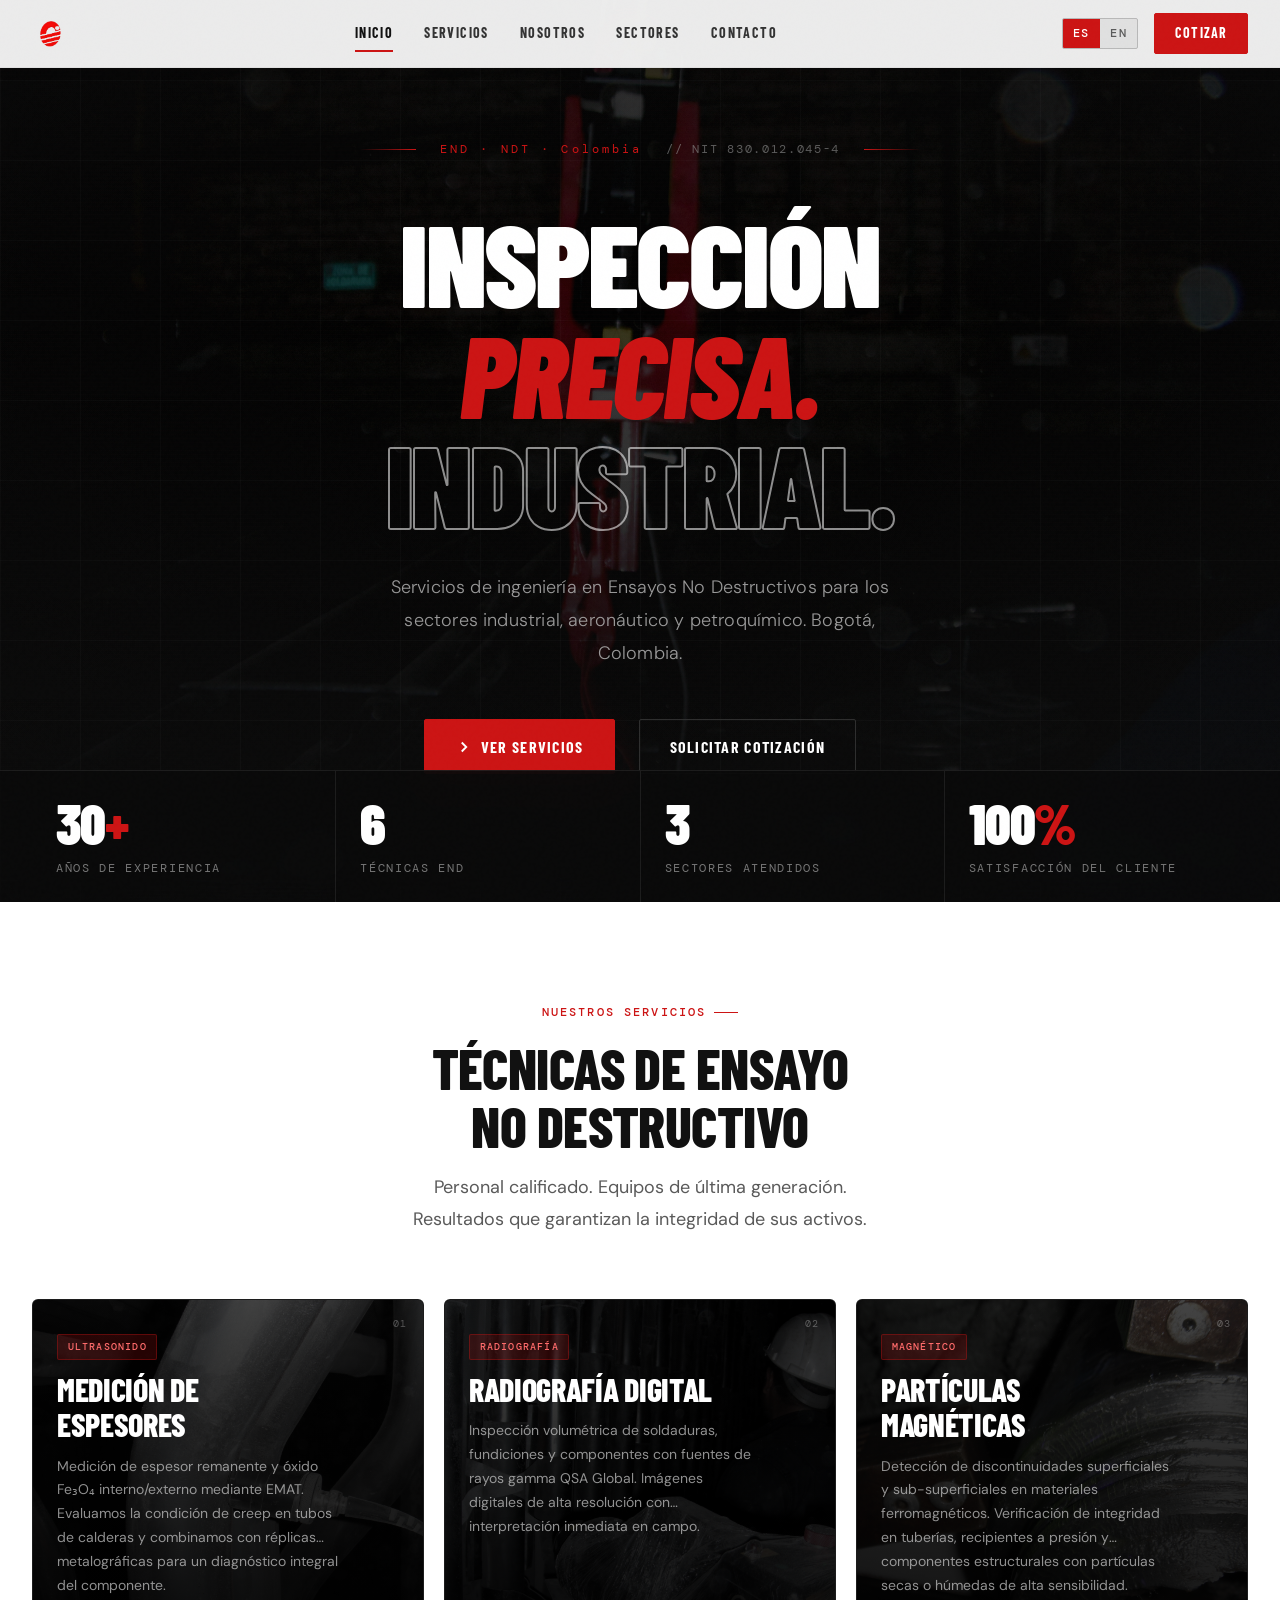
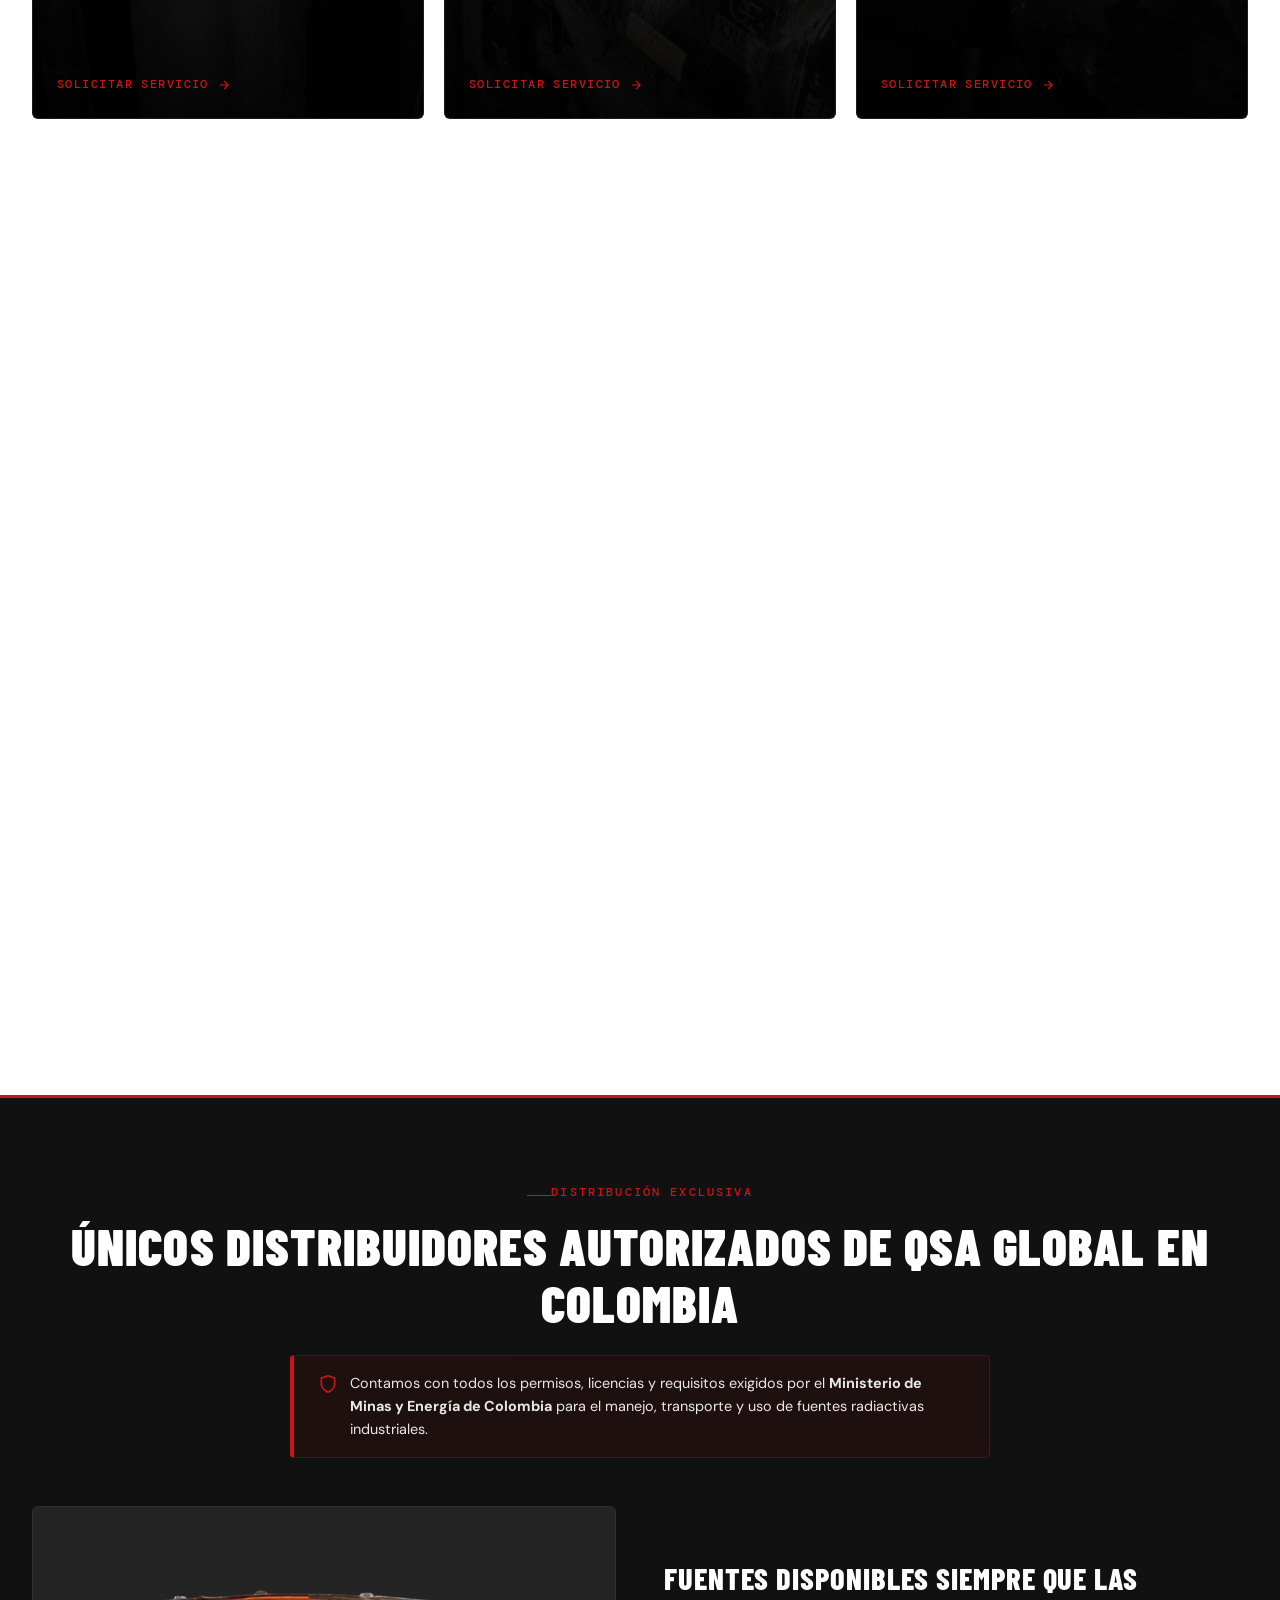
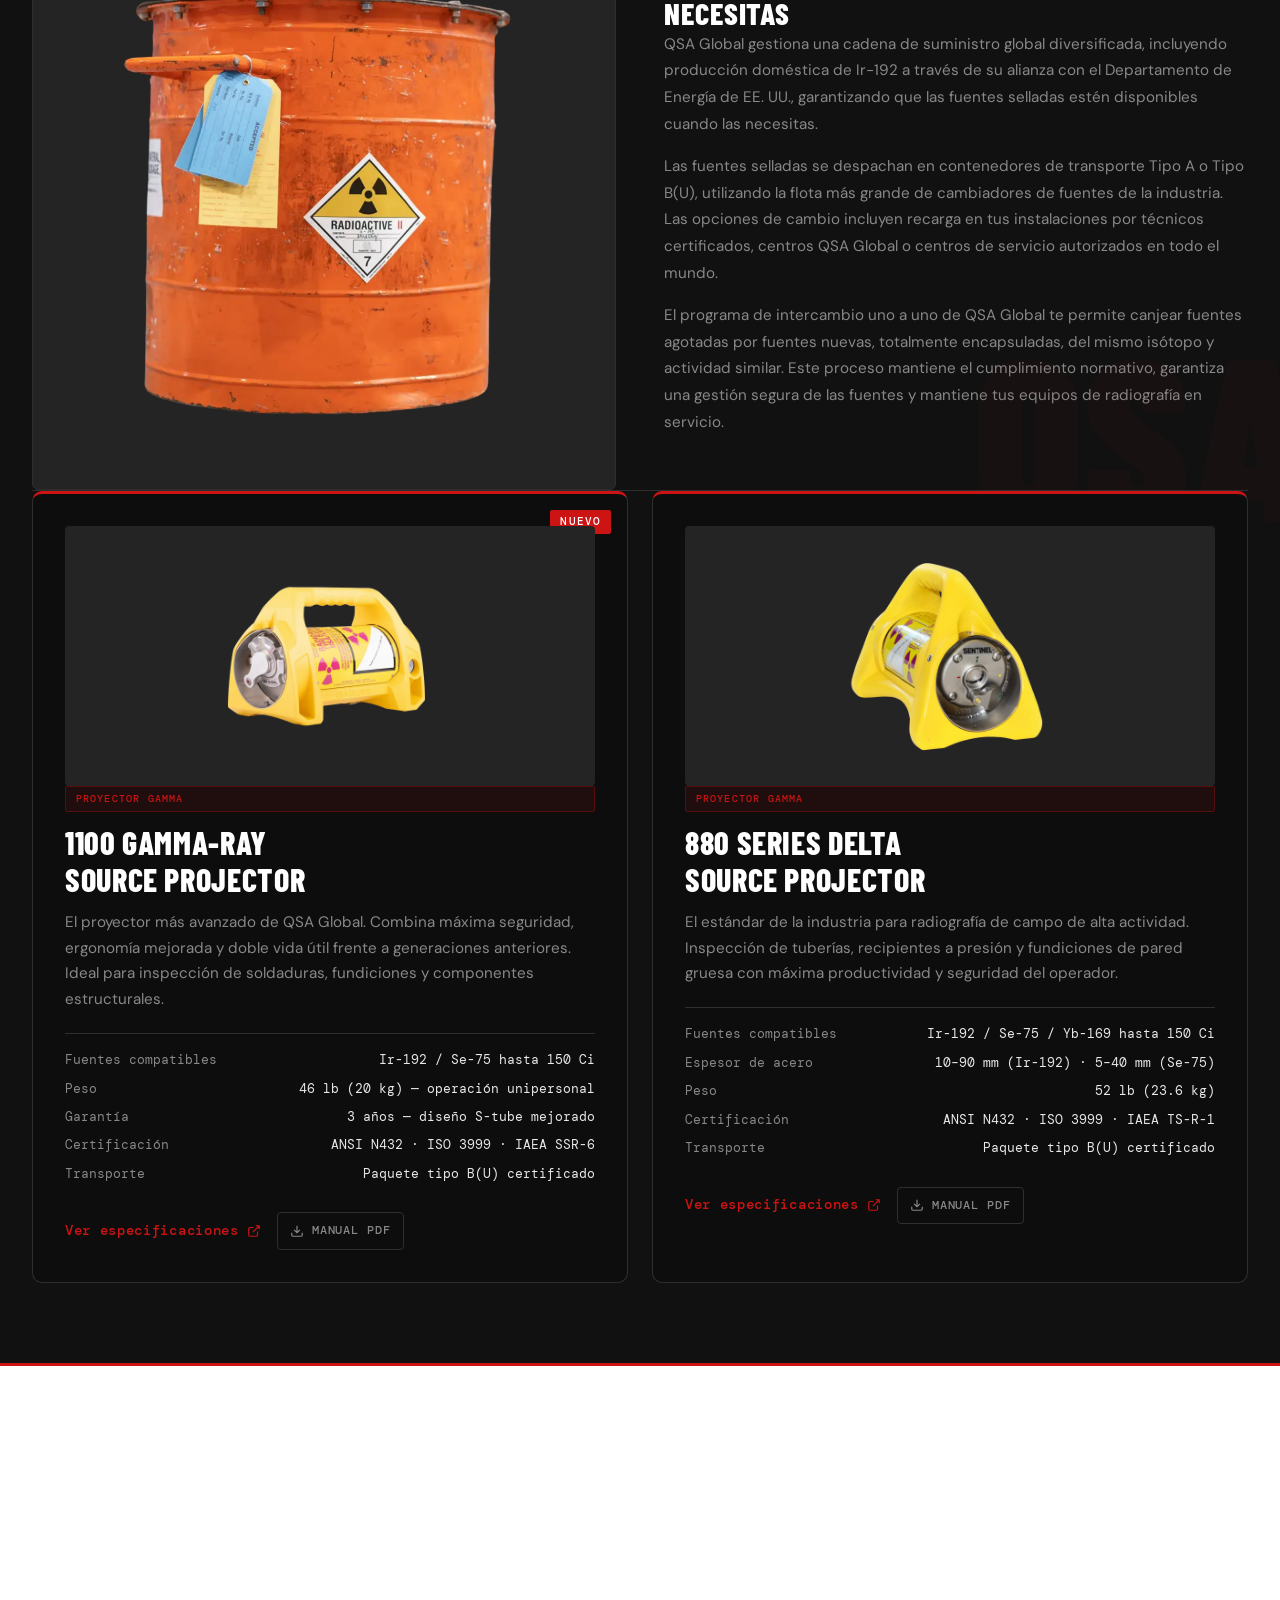
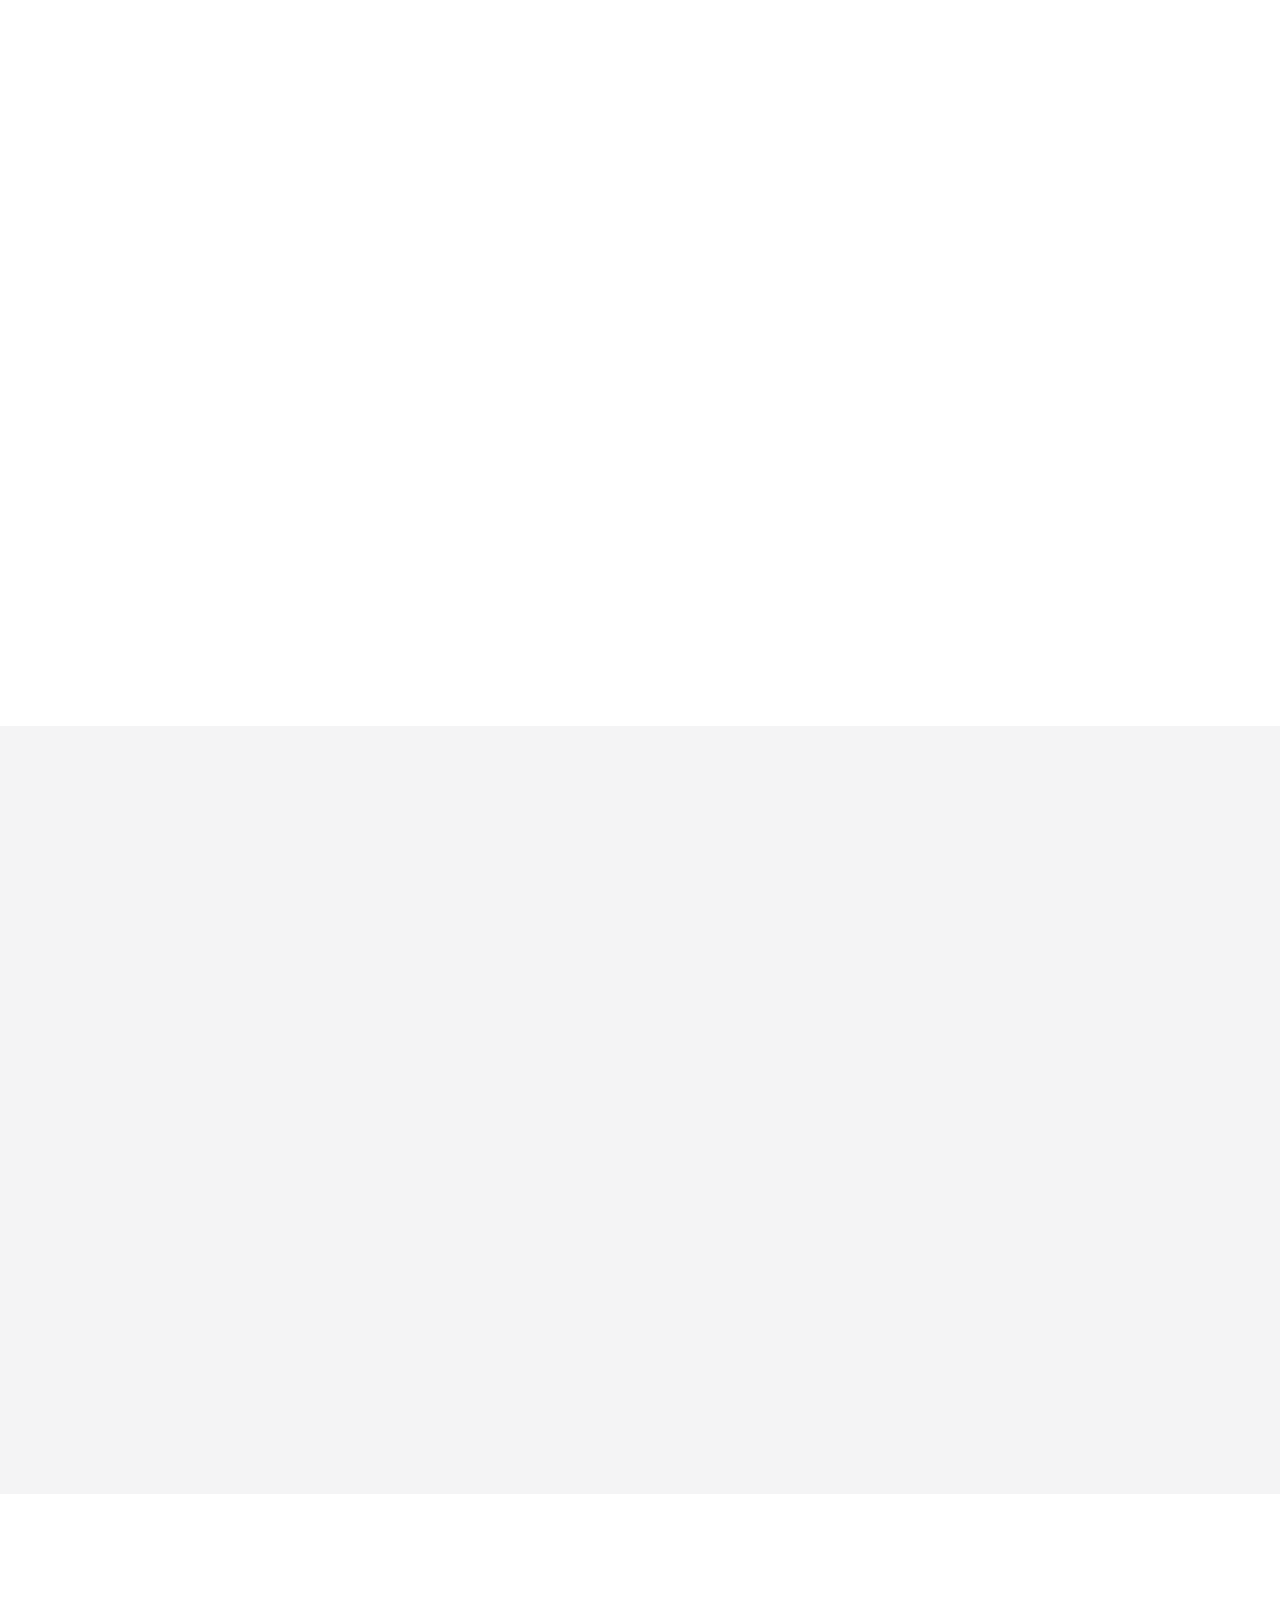
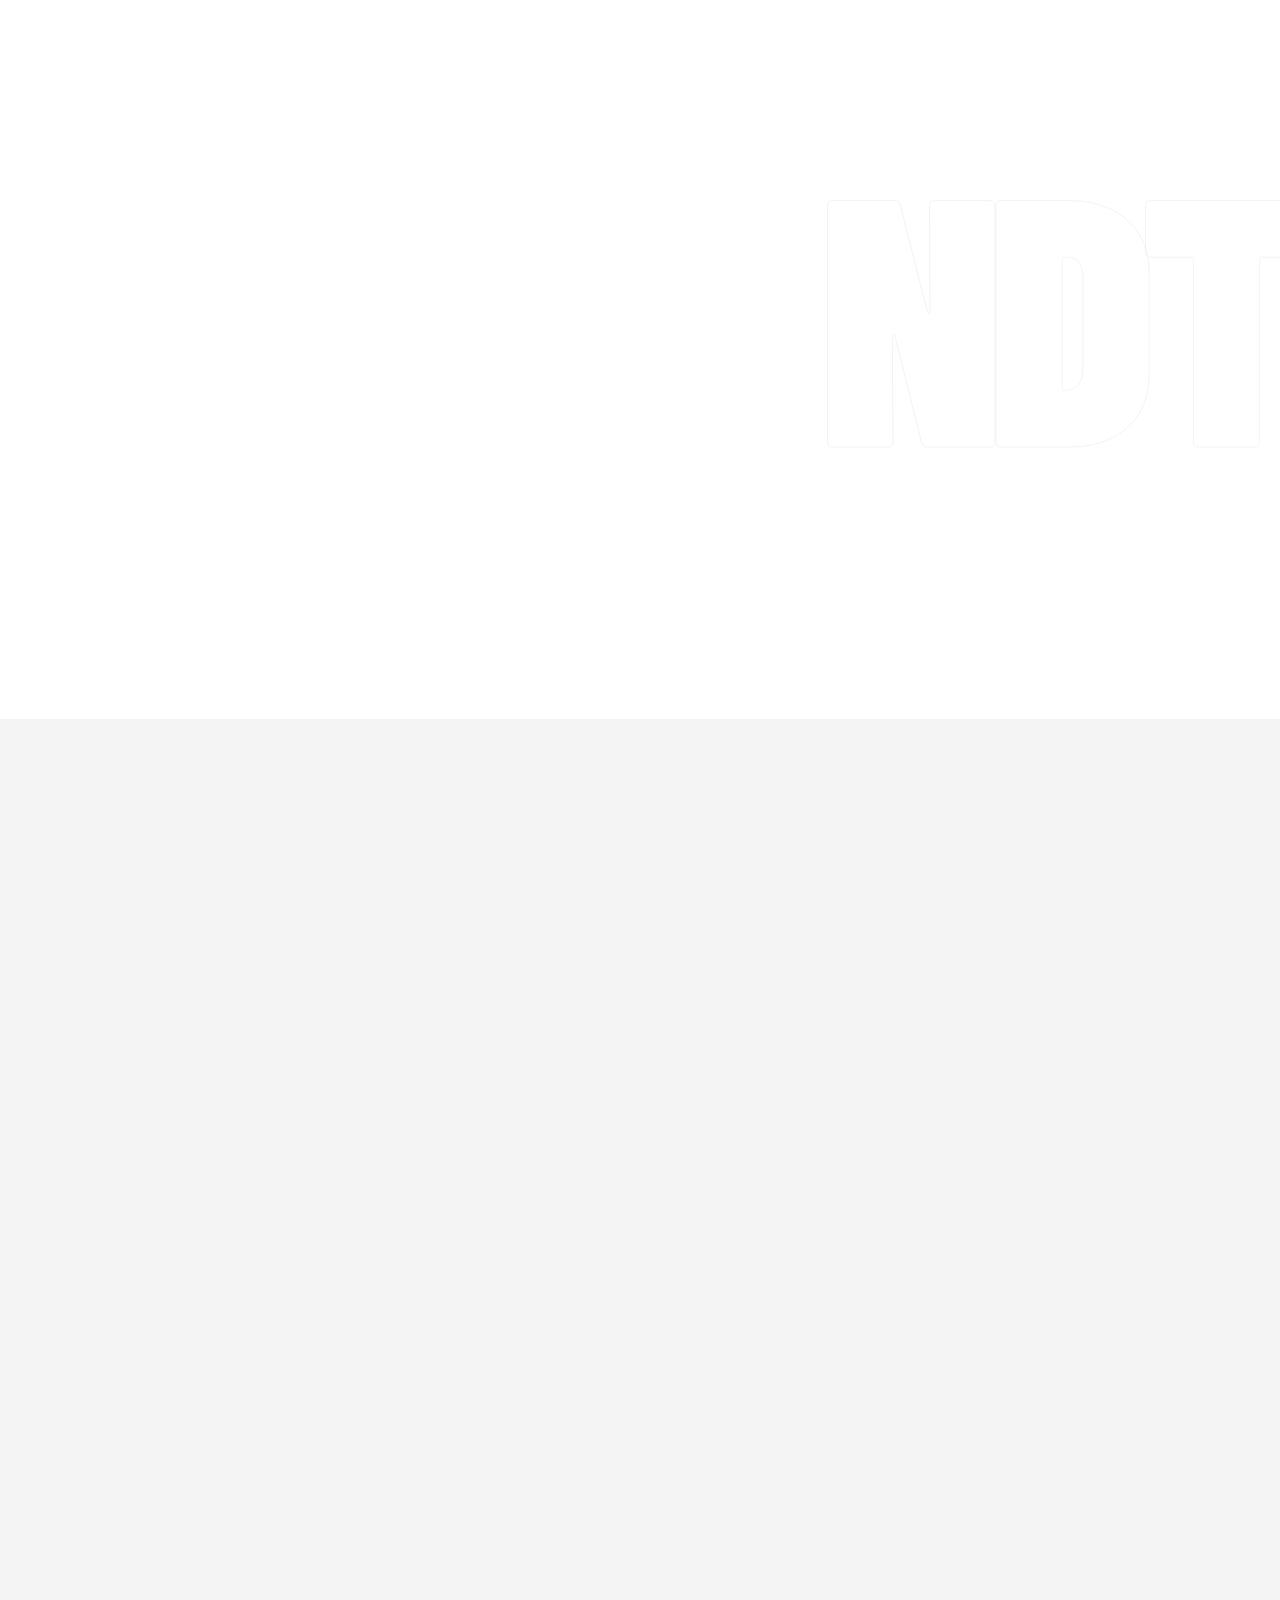
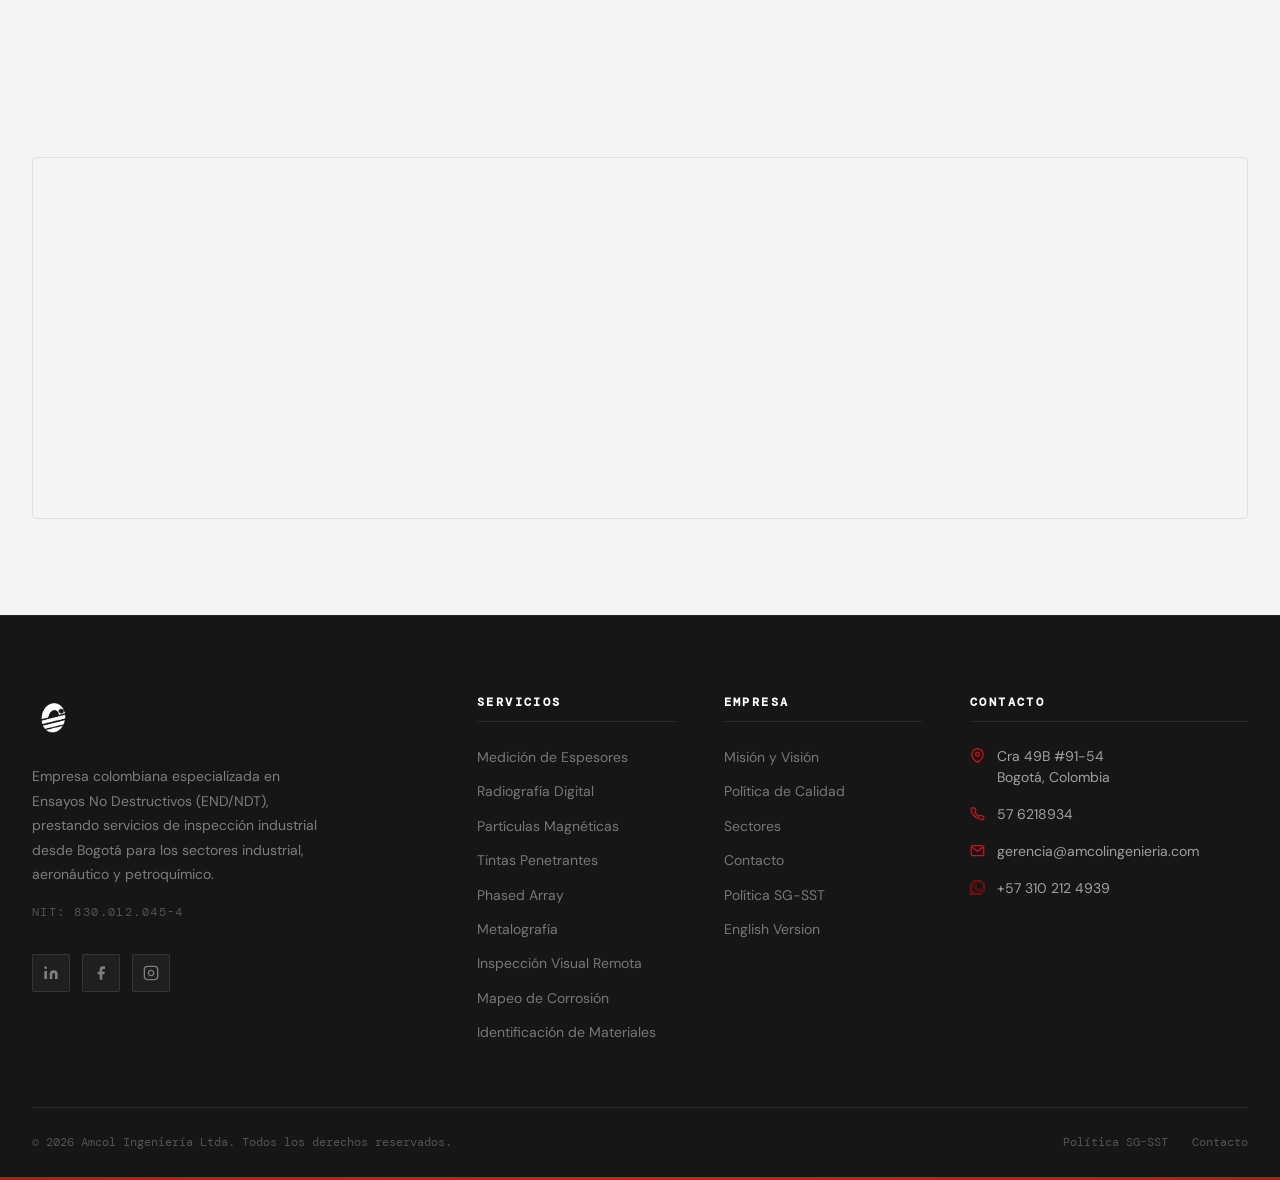
==== index.html @ 53896024 "Initial commit — sitio Amcol Ingeniería Ltda Sitio estático HTML/CSS/JS con 9 servicios END/NDT, sec" ====
<!DOCTYPE html>
<html lang="es" class="dark">
<head>
  <meta charset="UTF-8" />
  <meta name="viewport" content="width=device-width, initial-scale=1.0" />
  <meta http-equiv="X-UA-Compatible" content="IE=edge" />

  <title>Amcol Ingeniería | Ensayos No Destructivos Colombia</title>
  <meta name="description" content="Amcol Ingeniería Ltda — empresa colombiana especializada en Ensayos No Destructivos (END/NDT): medición de espesores, radiografía digital, partículas magnéticas, phased array y más. Bogotá, Colombia." />
  <meta name="keywords" content="ensayos no destructivos Colombia, inspección NDT Bogotá, medición de espesores, radiografía digital industrial, phased array ultrasonido, partículas magnéticas, tintas penetrantes, metalografía" />
  <meta name="author" content="Amcol Ingeniería Ltda" />
  <meta name="robots" content="index, follow" />

  <link rel="canonical" href="https://www.amcolingenieria.com/" />
  <link rel="alternate" hreflang="es" href="https://www.amcolingenieria.com/" />
  <link rel="alternate" hreflang="en" href="https://www.amcolingenieria.com/en/" />

  <meta property="og:type" content="website" />
  <meta property="og:url" content="https://www.amcolingenieria.com/" />
  <meta property="og:title" content="Amcol Ingeniería | Ensayos No Destructivos Colombia" />
  <meta property="og:description" content="Empresa colombiana especializada en inspección industrial mediante Ensayos No Destructivos. Sector industrial, aeronáutico y petroquímico." />
  <meta property="og:image" content="https://www.amcolingenieria.com/img/hero/hero-bg.jpg" />
  <meta property="og:locale" content="es_CO" />

  <meta name="twitter:card" content="summary_large_image" />
  <meta name="twitter:title" content="Amcol Ingeniería | END Colombia" />
  <meta name="twitter:image" content="https://www.amcolingenieria.com/img/hero/hero-bg.jpg" />

  <link rel="icon" type="image/png" href="img/logo/amcol-logo-transparent.png" />
  <link rel="preconnect" href="https://fonts.googleapis.com" />
  <link rel="preconnect" href="https://fonts.gstatic.com" crossorigin />

  <link rel="stylesheet" href="css/main.css" />
  <link rel="stylesheet" href="css/components.css" />
  <link rel="stylesheet" href="css/responsive.css" />

  <script type="application/ld+json">
  {
    "@context": "https://schema.org",
    "@type": "LocalBusiness",
    "name": "Amcol Ingeniería Ltda",
    "description": "Empresa colombiana especializada en Ensayos No Destructivos (END/NDT) para los sectores industrial, aeronáutico y petroquímico.",
    "url": "https://www.amcolingenieria.com",
    "logo": "https://www.amcolingenieria.com/img/logo/amcol-logo.png",
    "telephone": "+5716218934",
    "email": "gerencia@amcolingenieria.com",
    "taxID": "830.012.045-4",
    "address": {
      "@type": "PostalAddress",
      "streetAddress": "Carrera 49B # 91 - 54",
      "addressLocality": "Bogotá",
      "addressCountry": "CO"
    },
    "contactPoint": [
      { "@type": "ContactPoint", "telephone": "+5716218934", "contactType": "customer service", "availableLanguage": ["Spanish","English"] },
      { "@type": "ContactPoint", "telephone": "+573102124939", "contactType": "sales", "contactOption": "WhatsApp" }
    ],
    "hasOfferCatalog": {
      "@type": "OfferCatalog",
      "name": "Servicios END/NDT",
      "itemListElement": [
        {"@type":"Offer","itemOffered":{"@type":"Service","name":"Medición de Espesores"}},
        {"@type":"Offer","itemOffered":{"@type":"Service","name":"Radiografía Digital"}},
        {"@type":"Offer","itemOffered":{"@type":"Service","name":"Partículas Magnéticas"}},
        {"@type":"Offer","itemOffered":{"@type":"Service","name":"Tintas Penetrantes"}},
        {"@type":"Offer","itemOffered":{"@type":"Service","name":"Phased Array"}},
        {"@type":"Offer","itemOffered":{"@type":"Service","name":"Metalografía"}},
        {"@type":"Offer","itemOffered":{"@type":"Service","name":"Inspección Visual Remota"}},
        {"@type":"Offer","itemOffered":{"@type":"Service","name":"Mapeo de Corrosión"}},
        {"@type":"Offer","itemOffered":{"@type":"Service","name":"Identificación de Materiales PMI"}}
      ]
    }
  }
  </script>
</head>

<body>

<!-- ══════════════════════════════════════════════════════════
     NAVBAR
     ══════════════════════════════════════════════════════════ -->
<header>
  <nav class="navbar" id="navbar" role="navigation" aria-label="Navegación principal">
    <div class="container navbar__inner">

      <a href="/" class="navbar__logo" aria-label="Amcol Ingeniería – Inicio">
        <img src="img/logo/amcol-logo-no-background.png"
             alt="Amcol Ingeniería Ltda" width="110" height="38" />
      </a>

      <ul class="navbar__nav" role="list">
        <li><a href="#inicio"    class="navbar__link active">Inicio</a></li>
        <li><a href="#servicios" class="navbar__link">Servicios</a></li>
        <li><a href="/nosotros.html" class="navbar__link">Nosotros</a></li>
        <li><a href="#sectores"  class="navbar__link">Sectores</a></li>
        <li><a href="#contacto"  class="navbar__link">Contacto</a></li>
      </ul>

      <div class="navbar__right">
        <div class="lang-switch" role="navigation" aria-label="Idioma">
          <a href="/" class="active" aria-current="true" aria-label="Español">ES</a>
          <a href="/en/" aria-label="English">EN</a>
        </div>
        <a href="#contacto" class="btn btn-primary navbar__cta">Cotizar</a>
        <button class="hamburger" id="hamburger"
                aria-label="Abrir menú" aria-expanded="false" aria-controls="mobile-drawer">
          <span></span><span></span><span></span>
        </button>
      </div>

    </div>

    <!-- Mobile drawer -->
    <div class="mobile-menu" id="mobile-drawer" aria-hidden="true" role="dialog">
      <a href="#inicio"    class="navbar__link">Inicio</a>
      <a href="#servicios" class="navbar__link">Servicios</a>
      <a href="/nosotros.html" class="navbar__link">Nosotros</a>
      <a href="#sectores"  class="navbar__link">Sectores</a>
      <a href="#contacto"  class="navbar__link">Contacto</a>
      <div class="mobile-menu__footer">
        <div class="lang-switch">
          <a href="/" class="active">ES</a>
          <a href="/en/">EN</a>
        </div>
        <a href="#contacto" class="btn btn-primary">Cotizar</a>
      </div>
    </div>
  </nav>
</header>

<main>

<!-- ══════════════════════════════════════════════════════════
     HERO
     ══════════════════════════════════════════════════════════ -->
<section id="inicio" class="hero" aria-label="Portada">

  <!-- Background photo -->
  <div class="hero__photo">
    <img src="img/hero/hero-bg.jpg"
         alt="Técnico de Amcol Ingeniería realizando inspección radiográfica en planta industrial"
         width="1920" height="1080"
         fetchpriority="high"
         id="hero-img" />
  </div>

  <div class="hero__vignette" aria-hidden="true"></div>
  <div class="hero__grid"    aria-hidden="true"></div>
  <div class="hero__scan"   aria-hidden="true"></div>

  <div class="container">
    <div class="hero__content">

      <div class="hero__label">
        <span class="mono">END · NDT · Colombia</span>
        <span class="mono mono-id">// NIT 830.012.045-4</span>
      </div>

      <h1 class="hero__h1">
        Inspección<br />
        <em>Precisa.</em><br />
        <span class="outline">Industrial.</span>
      </h1>

      <p class="hero__sub">
        Servicios de ingeniería en Ensayos No Destructivos para los sectores
        industrial, aeronáutico y petroquímico. Bogotá, Colombia.
      </p>

      <div class="hero__actions">
        <a href="#servicios" class="btn btn-primary">
          <svg width="18" height="18" viewBox="0 0 24 24" fill="none"
               stroke="currentColor" stroke-width="2.5" aria-hidden="true">
            <path d="M9 18l6-6-6-6"/>
          </svg>
          Ver Servicios
        </a>
        <a href="#contacto" class="btn btn-ghost">Solicitar Cotización</a>
      </div>

    </div>
  </div>

  <!-- Stats -->
  <div class="hero__stats" aria-label="Estadísticas de la empresa">
    <div class="container">
      <div class="hero__stats-row">
        <div class="hero__stat">
          <span class="hero__stat-num">30<span>+</span></span>
          <span class="hero__stat-label">Años de Experiencia</span>
        </div>
        <div class="hero__stat">
          <span class="hero__stat-num">6</span>
          <span class="hero__stat-label">Técnicas END</span>
        </div>
        <div class="hero__stat">
          <span class="hero__stat-num">3</span>
          <span class="hero__stat-label">Sectores Atendidos</span>
        </div>
        <div class="hero__stat">
          <span class="hero__stat-num">100<span>%</span></span>
          <span class="hero__stat-label">Satisfacción del Cliente</span>
        </div>
      </div>
    </div>
  </div>

</section>


<!-- ══════════════════════════════════════════════════════════
     SERVICIOS
     ══════════════════════════════════════════════════════════ -->
<section id="servicios" class="services-section" aria-label="Servicios END">
  <div class="container">

    <div class="section-header centered reveal">
      <span class="label">Nuestros Servicios</span>
      <h2>Técnicas de Ensayo<br />No Destructivo</h2>
      <p>Personal calificado. Equipos de última generación.<br />
         Resultados que garantizan la integridad de sus activos.</p>
    </div>

    <div class="services-list" role="list">

      <!-- 01 -->
      <article class="svc-card reveal reveal-delay-1" role="listitem">
        <div class="svc-card__photo" aria-hidden="true">
          <img src="img/services/thickness-measurement/hero.jpg"
               alt="Medición de espesores por ultrasonido" loading="lazy"
               width="480" height="380" />
        </div>
        <span class="svc-card__num" aria-hidden="true">01</span>
        <div class="svc-card__body">
          <span class="svc-card__tag"><span class="tag">Ultrasonido</span></span>
          <h3 class="svc-card__title">Medición de<br />Espesores</h3>
          <p class="svc-card__desc">
            Medición de espesor remanente y óxido Fe₃O₄ interno/externo mediante EMAT.
            Evaluamos la condición de creep en tubos de calderas y combinamos con
            réplicas metalográficas para un diagnóstico integral del componente.
          </p>
          <a href="#contacto" class="svc-card__cta" aria-label="Solicitar servicio de medición de espesores">
            Solicitar servicio
            <svg viewBox="0 0 24 24" fill="none" stroke="currentColor" stroke-width="2" aria-hidden="true"><path d="M5 12h14M12 5l7 7-7 7"/></svg>
          </a>
        </div>
      </article>

      <!-- 02 -->
      <article class="svc-card reveal reveal-delay-2" role="listitem">
        <div class="svc-card__photo" aria-hidden="true">
          <img src="img/services/digital-radiography/hero.jpg"
               alt="Radiografía digital industrial" loading="lazy"
               width="480" height="380" />
        </div>
        <span class="svc-card__num" aria-hidden="true">02</span>
        <div class="svc-card__body">
          <span class="svc-card__tag"><span class="tag">Radiografía</span></span>
          <h3 class="svc-card__title">Radiografía Digital</h3>
          <p class="svc-card__desc">
            Inspección volumétrica de soldaduras, fundiciones y componentes
            con fuentes de rayos gamma QSA Global. Imágenes digitales de alta
            resolución con interpretación inmediata en campo.
          </p>
          <a href="#contacto" class="svc-card__cta" aria-label="Solicitar servicio de radiografía digital">
            Solicitar servicio
            <svg viewBox="0 0 24 24" fill="none" stroke="currentColor" stroke-width="2" aria-hidden="true"><path d="M5 12h14M12 5l7 7-7 7"/></svg>
          </a>
        </div>
      </article>

      <!-- 03 -->
      <article class="svc-card reveal reveal-delay-3" role="listitem">
        <div class="svc-card__photo" aria-hidden="true">
          <img src="img/services/magnetic-particles/hero.jpg"
               alt="Inspección por partículas magnéticas" loading="lazy"
               width="480" height="380" />
        </div>
        <span class="svc-card__num" aria-hidden="true">03</span>
        <div class="svc-card__body">
          <span class="svc-card__tag"><span class="tag">Magnético</span></span>
          <h3 class="svc-card__title">Partículas<br />Magnéticas</h3>
          <p class="svc-card__desc">
            Detección de discontinuidades superficiales y sub-superficiales
            en materiales ferromagnéticos. Verificación de integridad en tuberías,
            recipientes a presión y componentes estructurales con partículas
            secas o húmedas de alta sensibilidad.
          </p>
          <a href="#contacto" class="svc-card__cta" aria-label="Solicitar servicio de partículas magnéticas">
            Solicitar servicio
            <svg viewBox="0 0 24 24" fill="none" stroke="currentColor" stroke-width="2" aria-hidden="true"><path d="M5 12h14M12 5l7 7-7 7"/></svg>
          </a>
        </div>
      </article>

      <!-- 04 -->
      <article class="svc-card reveal reveal-delay-1" role="listitem">
        <div class="svc-card__photo" aria-hidden="true">
          <img src="img/services/penetrant-testing/hero.jpg"
               alt="Tintas penetrantes para inspección superficial" loading="lazy"
               width="480" height="380" />
        </div>
        <span class="svc-card__num" aria-hidden="true">04</span>
        <div class="svc-card__body">
          <span class="svc-card__tag"><span class="tag">Penetrantes</span></span>
          <h3 class="svc-card__title">Tintas<br />Penetrantes</h3>
          <p class="svc-card__desc">
            Revelación de discontinuidades superficiales en metales ferrosos y
            no ferrosos mediante líquidos coloreados o fluorescentes. Alta
            sensibilidad en soldaduras, fundiciones y componentes aeronáuticos.
          </p>
          <a href="#contacto" class="svc-card__cta" aria-label="Solicitar servicio de tintas penetrantes">
            Solicitar servicio
            <svg viewBox="0 0 24 24" fill="none" stroke="currentColor" stroke-width="2" aria-hidden="true"><path d="M5 12h14M12 5l7 7-7 7"/></svg>
          </a>
        </div>
      </article>

      <!-- 05 -->
      <article class="svc-card reveal reveal-delay-2" role="listitem">
        <div class="svc-card__photo" aria-hidden="true">
          <img src="img/services/phased-array/hero.jpg"
               alt="Ultrasonido Phased Array para inspección avanzada" loading="lazy"
               width="480" height="380" />
        </div>
        <span class="svc-card__num" aria-hidden="true">05</span>
        <div class="svc-card__body">
          <span class="svc-card__tag"><span class="tag">Phased Array</span></span>
          <h3 class="svc-card__title">Phased<br />Array</h3>
          <p class="svc-card__desc">
            Verificación de integridad de componentes: detección de grietas en
            metal base y soldaduras. El plan de inspección muestra el elemento
            en 2D y 3D, simplificando el setup y sirviendo de referencia para
            los informes finales.
          </p>
          <a href="#contacto" class="svc-card__cta" aria-label="Solicitar servicio de Phased Array">
            Solicitar servicio
            <svg viewBox="0 0 24 24" fill="none" stroke="currentColor" stroke-width="2" aria-hidden="true"><path d="M5 12h14M12 5l7 7-7 7"/></svg>
          </a>
        </div>
      </article>

      <!-- 06 -->
      <article class="svc-card reveal reveal-delay-3" role="listitem">
        <div class="svc-card__photo" aria-hidden="true">
          <img src="img/services/metallography/hero.jpg"
               alt="Análisis metalográfico de microestructura" loading="lazy"
               width="480" height="380" />
        </div>
        <span class="svc-card__num" aria-hidden="true">06</span>
        <div class="svc-card__body">
          <span class="svc-card__tag"><span class="tag">Metalografía</span></span>
          <h3 class="svc-card__title">Metalografía</h3>
          <p class="svc-card__desc">
            Análisis de creep del material y evaluación microestructural mediante
            análisis de fases. Preparación superficial, ataque químico y comparación
            con el estándar de condición y clasificación VGB TW-507.
          </p>
          <a href="#contacto" class="svc-card__cta" aria-label="Solicitar servicio de metalografía">
            Solicitar servicio
            <svg viewBox="0 0 24 24" fill="none" stroke="currentColor" stroke-width="2" aria-hidden="true"><path d="M5 12h14M12 5l7 7-7 7"/></svg>
          </a>
        </div>
      </article>

      <!-- 07 -->
      <article class="svc-card reveal reveal-delay-1" role="listitem">
        <div class="svc-card__photo" aria-hidden="true">
          <img src="img/services/visual-inspection/hero.jpg"
               alt="Inspección visual remota con boroscopio" loading="lazy"
               width="480" height="380" />
        </div>
        <span class="svc-card__num" aria-hidden="true">07</span>
        <div class="svc-card__body">
          <span class="svc-card__tag"><span class="tag">Visual Remota</span></span>
          <h3 class="svc-card__title">Inspección<br />Visual Remota</h3>
          <p class="svc-card__desc">
            Boroscopía en turbinas y calderas para inspección interna de álabes,
            componentes y superficies. Evaluación de condición por medición
            estereoscópica para determinar tamaño de grietas y fallas sin
            necesidad de desmontaje.
          </p>
          <a href="#contacto" class="svc-card__cta" aria-label="Solicitar servicio de inspección visual remota">
            Solicitar servicio
            <svg viewBox="0 0 24 24" fill="none" stroke="currentColor" stroke-width="2" aria-hidden="true"><path d="M5 12h14M12 5l7 7-7 7"/></svg>
          </a>
        </div>
      </article>

      <!-- 08 -->
      <article class="svc-card reveal reveal-delay-2" role="listitem">
        <div class="svc-card__photo" aria-hidden="true">
          <img src="img/services/corrosion-mapping/hero.jpg"
               alt="Mapeo de corrosión con ultrasonido y escaneo 3D" loading="lazy"
               width="480" height="380" />
        </div>
        <span class="svc-card__num" aria-hidden="true">08</span>
        <div class="svc-card__body">
          <span class="svc-card__tag"><span class="tag">Ultrasonido 3D</span></span>
          <h3 class="svc-card__title">Mapeo de<br />Corrosión</h3>
          <p class="svc-card__desc">
            Representación visual del estado superficial del componente mediante
            ultrasonido y escaneo 3D. Tolerancias de espesor, parámetros de ruta
            y avanzado software de análisis para planificación de mantenimiento.
          </p>
          <a href="#contacto" class="svc-card__cta" aria-label="Solicitar servicio de mapeo de corrosión">
            Solicitar servicio
            <svg viewBox="0 0 24 24" fill="none" stroke="currentColor" stroke-width="2" aria-hidden="true"><path d="M5 12h14M12 5l7 7-7 7"/></svg>
          </a>
        </div>
      </article>

      <!-- 09 -->
      <article class="svc-card reveal reveal-delay-3" role="listitem">
        <div class="svc-card__photo" aria-hidden="true">
          <img src="img/services/pmi-xrf/hero.jpg"
               alt="Identificación positiva de materiales con tecnología XRF" loading="lazy"
               width="480" height="380" />
        </div>
        <span class="svc-card__num" aria-hidden="true">09</span>
        <div class="svc-card__body">
          <span class="svc-card__tag"><span class="tag">PMI / XRF</span></span>
          <h3 class="svc-card__title">Identificación<br />de Materiales</h3>
          <p class="svc-card__desc">
            Identificación positiva de materiales (PMI) con tecnología XRF.
            Composición exacta de grados de acero y detección de pérdida de Cr
            en tubos sometidos a altas temperaturas. Alta precisión sin contacto
            destructivo.
          </p>
          <a href="#contacto" class="svc-card__cta" aria-label="Solicitar servicio de identificación de materiales PMI">
            Solicitar servicio
            <svg viewBox="0 0 24 24" fill="none" stroke="currentColor" stroke-width="2" aria-hidden="true"><path d="M5 12h14M12 5l7 7-7 7"/></svg>
          </a>
        </div>
      </article>

    </div><!-- /services-list -->
  </div>
</section>


<!-- ══════════════════════════════════════════════════════════
     DISTRIBUIDOR QSA GLOBAL
     ══════════════════════════════════════════════════════════ -->
<section id="qsa" class="qsa-section" aria-label="Distribuidor QSA Global">
  <div class="container">

    <!-- Encabezado centrado -->
    <div class="qsa-header">
      <span class="label">Distribución Exclusiva</span>
      <h2 class="qsa-title">Únicos Distribuidores Autorizados de <span class="text-red">QSA Global</span> en Colombia</h2>
      <div class="qsa-badge">
        <svg width="20" height="20" viewBox="0 0 24 24" fill="none" stroke="currentColor" stroke-width="2" style="flex-shrink:0;margin-top:2px;color:var(--red)"><path d="M12 22s8-4 8-10V5l-8-3-8 3v7c0 6 8 10 8 10z"/></svg>
        <span>Contamos con todos los permisos, licencias y requisitos exigidos por el <strong>Ministerio de Minas y Energía de Colombia</strong> para el manejo, transporte y uso de fuentes radiactivas industriales.</span>
      </div>
    </div>

    <!-- Bloque foto + texto fuentes -->
    <div class="qsa-sources">
      <div class="qsa-sources__img">
        <img src="img/qsa/fuente-imagen.png" alt="Fuentes de radiografía gamma QSA Global — Ir-192" loading="lazy" />
      </div>
      <div class="qsa-sources__text">
        <h3 class="qsa-sources__title">Fuentes Disponibles Siempre que las Necesitas</h3>
        <p>QSA Global gestiona una cadena de suministro global diversificada, incluyendo producción doméstica de Ir-192 a través de su alianza con el Departamento de Energía de EE. UU., garantizando que las fuentes selladas estén disponibles cuando las necesitas.</p>
        <p>Las fuentes selladas se despachan en contenedores de transporte Tipo A o Tipo B(U), utilizando la flota más grande de cambiadores de fuentes de la industria. Las opciones de cambio incluyen recarga en tus instalaciones por técnicos certificados, centros QSA Global o centros de servicio autorizados en todo el mundo.</p>
        <p>El programa de intercambio uno a uno de QSA Global te permite canjear fuentes agotadas por fuentes nuevas, totalmente encapsuladas, del mismo isótopo y actividad similar. Este proceso mantiene el cumplimiento normativo, garantiza una gestión segura de las fuentes y mantiene tus equipos de radiografía en servicio.</p>
      </div>
    </div>

    <!-- Separador -->
    <div class="qsa-divider"></div>

    <!-- Cards de equipos -->
    <div class="qsa-grid">

      <!-- Producto 1: 1100 -->
      <article class="qsa-card">
        <div class="qsa-card__badge">NUEVO</div>
        <div class="qsa-card__img-wrap">
          <img src="img/qsa/1100.png" alt="QSA Global 1100 Gamma-Ray Source Projector" class="qsa-card__img" loading="lazy" />
        </div>
        <div class="qsa-card__content">
          <span class="tag">Proyector Gamma</span>
          <h3 class="qsa-card__title">1100 Gamma-Ray<br>Source Projector</h3>
          <p class="qsa-card__desc">El proyector más avanzado de QSA Global. Combina máxima seguridad, ergonomía mejorada y doble vida útil frente a generaciones anteriores. Ideal para inspección de soldaduras, fundiciones y componentes estructurales.</p>
          <ul class="qsa-card__specs">
            <li><span class="spec-label">Fuentes compatibles</span><span class="spec-val">Ir-192 / Se-75 hasta 150 Ci</span></li>
            <li><span class="spec-label">Peso</span><span class="spec-val">46 lb (20 kg) — operación unipersonal</span></li>
            <li><span class="spec-label">Garantía</span><span class="spec-val">3 años — diseño S-tube mejorado</span></li>
            <li><span class="spec-label">Certificación</span><span class="spec-val">ANSI N432 · ISO 3999 · IAEA SSR-6</span></li>
            <li><span class="spec-label">Transporte</span><span class="spec-val">Paquete tipo B(U) certificado</span></li>
          </ul>
          <div class="qsa-card__actions">
            <a href="https://www.qsa-global.com/1100-gamma-ray-source-projector" target="_blank" rel="noopener" class="qsa-card__link">
              Ver especificaciones
              <svg width="14" height="14" viewBox="0 0 24 24" fill="none" stroke="currentColor" stroke-width="2"><path d="M18 13v6a2 2 0 01-2 2H5a2 2 0 01-2-2V8a2 2 0 012-2h6M15 3h6v6M10 14L21 3"/></svg>
            </a>
            <a href="docs/1100-user-manual.pdf" download class="qsa-card__download" aria-label="Descargar manual de usuario 1100">
              <svg width="14" height="14" viewBox="0 0 24 24" fill="none" stroke="currentColor" stroke-width="2" aria-hidden="true"><path d="M21 15v4a2 2 0 01-2 2H5a2 2 0 01-2-2v-4M7 10l5 5 5-5M12 15V3"/></svg>
              Manual PDF
            </a>
          </div>
        </div>
      </article>

      <!-- Producto 2: 880 Series Delta -->
      <article class="qsa-card">
        <div class="qsa-card__img-wrap">
          <img src="img/qsa/880.png" alt="QSA Global 880 Series Delta Source Projector" class="qsa-card__img" loading="lazy" />
        </div>
        <div class="qsa-card__content">
          <span class="tag">Proyector Gamma</span>
          <h3 class="qsa-card__title">880 Series Delta<br>Source Projector</h3>
          <p class="qsa-card__desc">El estándar de la industria para radiografía de campo de alta actividad. Inspección de tuberías, recipientes a presión y fundiciones de pared gruesa con máxima productividad y seguridad del operador.</p>
          <ul class="qsa-card__specs">
            <li><span class="spec-label">Fuentes compatibles</span><span class="spec-val">Ir-192 / Se-75 / Yb-169 hasta 150 Ci</span></li>
            <li><span class="spec-label">Espesor de acero</span><span class="spec-val">10–90 mm (Ir-192) · 5–40 mm (Se-75)</span></li>
            <li><span class="spec-label">Peso</span><span class="spec-val">52 lb (23.6 kg)</span></li>
            <li><span class="spec-label">Certificación</span><span class="spec-val">ANSI N432 · ISO 3999 · IAEA TS-R-1</span></li>
            <li><span class="spec-label">Transporte</span><span class="spec-val">Paquete tipo B(U) certificado</span></li>
          </ul>
          <div class="qsa-card__actions">
            <a href="https://www.qsa-global.com/880-series-delta" target="_blank" rel="noopener" class="qsa-card__link">
              Ver especificaciones
              <svg width="14" height="14" viewBox="0 0 24 24" fill="none" stroke="currentColor" stroke-width="2"><path d="M18 13v6a2 2 0 01-2 2H5a2 2 0 01-2-2V8a2 2 0 012-2h6M15 3h6v6M10 14L21 3"/></svg>
            </a>
            <a href="docs/880-series-manual.pdf" download class="qsa-card__download" aria-label="Descargar manual 880 Series Delta">
              <svg width="14" height="14" viewBox="0 0 24 24" fill="none" stroke="currentColor" stroke-width="2" aria-hidden="true"><path d="M21 15v4a2 2 0 01-2 2H5a2 2 0 01-2-2v-4M7 10l5 5 5-5M12 15V3"/></svg>
              Manual PDF
            </a>
          </div>
        </div>
      </article>

    </div><!-- /qsa-grid -->
  </div>
</section>

<!-- ══════════════════════════════════════════════════════════
     NOSOTROS
     ══════════════════════════════════════════════════════════ -->
<section id="nosotros" class="about-section" aria-label="Sobre Amcol Ingeniería">
  <div class="container">
    <div class="about-layout">

      <!-- Visual -->
      <div class="about-visual reveal">
        <div class="about-visual__frame">
          <img src="img/services/digital-radiography/img2.jpg"
               alt="Técnico de Amcol Ingeniería en campo de inspección industrial"
               width="600" height="800" loading="lazy" />
        </div>
        <div class="about-visual__badge">
          <span class="mono">Fundada</span>
          <strong>+25 años</strong>
        </div>
        <div class="about-visual__num" aria-hidden="true">END</div>
      </div>

      <!-- Text -->
      <div class="about-text reveal reveal-delay-2">
        <span class="label">Sobre Nosotros</span>
        <h2>Excelencia en<br />Cada Inspección</h2>

        <blockquote class="about-lead">
          "Satisfacción total de nuestros clientes mediante la prestación
          de servicios de ingeniería en inspección basados en un alto nivel
          de excelencia profesional."
        </blockquote>

        <div class="about-tabs" role="tablist" aria-label="Información corporativa">
          <button class="about-tab active" role="tab"
                  aria-selected="true" aria-controls="panel-mision" id="tab-mision">
            Misión
          </button>
          <button class="about-tab" role="tab"
                  aria-selected="false" aria-controls="panel-vision" id="tab-vision">
            Visión
          </button>
          <button class="about-tab" role="tab"
                  aria-selected="false" aria-controls="panel-calidad" id="tab-calidad">
            Calidad
          </button>
        </div>

        <div id="panel-mision" class="about-panel active"
             role="tabpanel" aria-labelledby="tab-mision">
          <p>Somos una compañía de carácter privado cuya misión es la satisfacción
             total de nuestros clientes mediante la prestación de servicios de
             ingeniería en inspección y el suministro de equipos y materiales
             para el área de Ensayos No Destructivos, basados en un alto nivel
             de excelencia, profesionalismo y permanente disposición de nuestro
             talento humano.</p>
        </div>

        <div id="panel-vision" class="about-panel"
             role="tabpanel" aria-labelledby="tab-vision">
          <p>Seremos una compañía líder en Colombia en la prestación de servicios
             y venta de equipos de inspección basados en los Ensayos No Destructivos,
             en el área industrial, aeronáutico y petroquímico, tanto a nivel nacional
             como latinoamericano, aplicando normas de carácter humano, profesional
             y tecnológico con los procesos establecidos para contribuir a la
             satisfacción de nuestros clientes.</p>
        </div>

        <div id="panel-calidad" class="about-panel"
             role="tabpanel" aria-labelledby="tab-calidad">
          <p>Nuestra política de calidad está basada en la prestación del servicio
             acorde con las necesidades particulares de cada cliente, cumpliendo con
             los compromisos establecidos, sin olvidar los preceptos de eficiencia
             y calidad, para lo cual contamos con un equipo humano calificado y
             proveedores reconocidos que apoyan el suministro de materiales y la
             prestación de servicios de manera oportuna y eficaz.</p>
        </div>

        <div style="margin-top: 2rem;">
          <a href="#contacto" class="btn btn-outline-red">Hablar con un especialista</a>
        </div>
      </div>

    </div>
  </div>
</section>


<!-- ══════════════════════════════════════════════════════════
     SECTORES
     ══════════════════════════════════════════════════════════ -->
<section id="sectores" class="sectors-section" aria-label="Sectores atendidos">
  <div class="container">

    <div class="section-header centered reveal">
      <span class="label">Áreas de Aplicación</span>
      <h2>Sectores que<br />Atendemos</h2>
      <p>Nuestros servicios END están orientados a los sectores que demandan
         la más alta confiabilidad en la integridad de sus activos.</p>
    </div>

    <div class="sectors-grid">

      <div class="sector-card reveal reveal-delay-1">
        <div class="sector-card__icon" aria-hidden="true">
          <svg viewBox="0 0 24 24" fill="none" stroke-width="1.8" stroke-linecap="round" stroke-linejoin="round">
            <rect x="2" y="7" width="20" height="14" rx="2"/>
            <path d="M16 7V5a2 2 0 0 0-2-2h-4a2 2 0 0 0-2 2v2"/>
            <line x1="12" y1="12" x2="12" y2="16"/><line x1="10" y1="14" x2="14" y2="14"/>
          </svg>
        </div>
        <h3>Sector Industrial</h3>
        <p>Inspección de plantas de producción, tuberías, recipientes a presión,
           estructuras metálicas y equipos de proceso en la industria
           manufacturera y química.</p>
      </div>

      <div class="sector-card reveal reveal-delay-2">
        <div class="sector-card__icon" aria-hidden="true">
          <svg viewBox="0 0 24 24" fill="none" stroke-width="1.8" stroke-linecap="round" stroke-linejoin="round">
            <path d="M17.8 19.2 16 11l3.5-3.5C21 6 21 4 19 4s-2 1-3.5 2.5L11 8 4.8 6.2c-.5-.1-.9.1-1.1.5l-.3.5c-.2.5-.1 1 .3 1.3L9 12l-2 3H4l-1 1 3 2 2 3 1-1v-3l3-2 3.5 5.3c.3.4.8.5 1.3.3l.5-.2c.4-.3.6-.7.5-1.2z"/>
          </svg>
        </div>
        <h3>Sector Aeronáutico</h3>
        <p>Inspección de componentes aeronáuticos con técnicas END especializadas
           que garantizan la integridad estructural y la seguridad en aviación
           civil y militar.</p>
      </div>

      <div class="sector-card reveal reveal-delay-3">
        <div class="sector-card__icon" aria-hidden="true">
          <svg viewBox="0 0 24 24" fill="none" stroke-width="1.8" stroke-linecap="round" stroke-linejoin="round">
            <path d="M14 22v-4a2 2 0 1 0-4 0v4"/>
            <path d="M18 22V5.618a1 1 0 0 0-.553-.894l-4.553-2.277a2 2 0 0 0-1.788 0L6.553 4.724A1 1 0 0 0 6 5.618V22"/>
            <rect width="20" height="2" x="2" y="22"/>
            <line x1="6" y1="10" x2="6.01" y2="10"/><line x1="10" y1="8" x2="10.01" y2="8"/>
            <line x1="14" y1="10" x2="14.01" y2="10"/><line x1="18" y1="8" x2="18.01" y2="8"/>
          </svg>
        </div>
        <h3>Sector Petroquímico</h3>
        <p>Inspección de oleoductos, refinerías, tanques de almacenamiento y
           equipos de proceso en la industria petrolera y petroquímica
           nacional e internacional.</p>
      </div>

    </div>
  </div>
</section>


<!-- ══════════════════════════════════════════════════════════
     POR QUÉ AMCOL
     ══════════════════════════════════════════════════════════ -->
<section class="why-section" aria-label="Por qué elegir Amcol Ingeniería">
  <div class="container">
    <div class="why-layout">

      <div class="why-left reveal">
        <span class="label">Nuestras Ventajas</span>
        <h2>¿Por qué<br />Amcol?</h2>
        <div class="accent-line"></div>
        <p>Desde 1995 analizamos plantas de producción de petróleo y gas,
           plantas de generación de energía y estructuras industriales.
           Más de 30 años verificando integridad mecánica de componentes
           con los más altos estándares de calidad.</p>
        <a href="#contacto" class="btn btn-primary" style="margin-top: 2rem;">
          Solicitar Cotización
        </a>
      </div>

      <div class="why-right">

        <div class="why-item reveal reveal-delay-1">
          <div class="why-item__icon" aria-hidden="true">
            <svg viewBox="0 0 24 24" fill="none" stroke="currentColor" stroke-width="2">
              <path d="M12 22s8-4 8-10V5l-8-3-8 3v7c0 6 8 10 8 10z"/>
              <path d="m9 12 2 2 4-4"/>
            </svg>
          </div>
          <div>
            <h4>Certificación ASNT-TC-1A</h4>
            <p>Inspectores calificados y certificados según la norma ASNT-TC-1A.
               Todo nuestro equipo técnico son ingenieros metalúrgicos con amplia
               experiencia en análisis de integridad de materiales.</p>
          </div>
        </div>

        <div class="why-item reveal reveal-delay-2">
          <div class="why-item__icon" aria-hidden="true">
            <svg viewBox="0 0 24 24" fill="none" stroke="currentColor" stroke-width="2">
              <circle cx="12" cy="12" r="10"/>
              <line x1="2" y1="12" x2="22" y2="12"/>
              <path d="M12 2a15.3 15.3 0 0 1 4 10 15.3 15.3 0 0 1-4 10 15.3 15.3 0 0 1-4-10 15.3 15.3 0 0 1 4-10z"/>
            </svg>
          </div>
          <div>
            <h4>Cobertura Nacional e Internacional</h4>
            <p>Prestamos servicios en campo en todo Colombia y en el exterior,
               facilitados por nuestra ubicación central en Bogotá con instalaciones
               de 300 m² para análisis de laboratorio.</p>
          </div>
        </div>

        <div class="why-item reveal reveal-delay-3">
          <div class="why-item__icon" aria-hidden="true">
            <svg viewBox="0 0 24 24" fill="none" stroke="currentColor" stroke-width="2">
              <path d="M17 21v-2a4 4 0 0 0-4-4H5a4 4 0 0 0-4 4v2"/>
              <circle cx="9" cy="7" r="4"/>
              <path d="M23 21v-2a4 4 0 0 0-3-3.87"/>
              <path d="M16 3.13a4 4 0 0 1 0 7.75"/>
            </svg>
          </div>
          <div>
            <h4>Talento Humano Calificado</h4>
            <p>Staff administrativo con experiencia en negocios internacionales
               y equipo técnico comprometido con la seguridad SG-SST y con la
               excelencia en cada inspección.</p>
          </div>
        </div>

        <div class="why-item reveal reveal-delay-4">
          <div class="why-item__icon" aria-hidden="true">
            <svg viewBox="0 0 24 24" fill="none" stroke="currentColor" stroke-width="2">
              <rect x="2" y="3" width="20" height="14" rx="2"/>
              <path d="M8 21h8M12 17v4"/>
            </svg>
          </div>
          <div>
            <h4>Aliados Internacionales</h4>
            <p>Red de socios de clase mundial: Olympus (ultrasonido), QSA Global
               (fuentes radiográficas), Zetec y otros líderes en tecnología NDT
               que garantizan equipos y materiales de la más alta calidad.</p>
          </div>
        </div>

      </div>
    </div>
  </div>
</section>


<!-- ══════════════════════════════════════════════════════════
     CONTACTO
     ══════════════════════════════════════════════════════════ -->
<section id="contacto" class="contact-section" aria-label="Contacto y cotización">
  <div class="container">

    <div class="section-header centered reveal">
      <span class="label">Contáctenos</span>
      <h2>Solicite su<br />Cotización</h2>
      <p>Un especialista le responderá a la brevedad para atender
         su requerimiento de inspección.</p>
    </div>

    <div class="contact-layout">

      <!-- Info -->
      <div class="contact-info reveal">
        <span class="label">Información de Contacto</span>
        <h2>Estamos en<br />Bogotá, Colombia</h2>
        <p>Comuníquese con nosotros por el canal de su preferencia.
           Le atenderemos con gusto.</p>

        <div class="contact-details">

          <div class="contact-item">
            <div class="contact-item__icon" aria-hidden="true">
              <svg viewBox="0 0 24 24" fill="none" stroke="currentColor" stroke-width="2">
                <path d="M21 10c0 7-9 13-9 13s-9-6-9-13a9 9 0 0 1 18 0z"/>
                <circle cx="12" cy="10" r="3"/>
              </svg>
            </div>
            <div class="contact-item__text">
              <strong>Dirección</strong>
              <span>Carrera 49B # 91 - 54, Bogotá, Colombia</span>
            </div>
          </div>

          <div class="contact-item">
            <div class="contact-item__icon" aria-hidden="true">
              <svg viewBox="0 0 24 24" fill="none" stroke="currentColor" stroke-width="2">
                <path d="M22 16.92v3a2 2 0 0 1-2.18 2 19.79 19.79 0 0 1-8.63-3.07A19.5 19.5 0 0 1 4.69 13.6a19.79 19.79 0 0 1-3.07-8.67A2 2 0 0 1 3.6 3h3a2 2 0 0 1 2 1.72c.127.96.361 1.903.7 2.81a2 2 0 0 1-.45 2.11L7.91 10.6a16 16 0 0 0 6 6l.95-.95a2 2 0 0 1 2.11-.45c.907.339 1.85.573 2.81.7A2 2 0 0 1 21.73 18z"/>
              </svg>
            </div>
            <div class="contact-item__text">
              <strong>Teléfono</strong>
              <a href="tel:+5716218934">57 6218934</a>
            </div>
          </div>

          <div class="contact-item">
            <div class="contact-item__icon" aria-hidden="true">
              <svg viewBox="0 0 24 24" fill="none" stroke="currentColor" stroke-width="2">
                <path d="M4 4h16c1.1 0 2 .9 2 2v12c0 1.1-.9 2-2 2H4c-1.1 0-2-.9-2-2V6c0-1.1.9-2 2-2z"/>
                <polyline points="22,6 12,13 2,6"/>
              </svg>
            </div>
            <div class="contact-item__text">
              <strong>Correo Electrónico</strong>
              <a href="mailto:gerencia@amcolingenieria.com">gerencia@amcolingenieria.com</a>
            </div>
          </div>

          <div class="contact-item">
            <div class="contact-item__icon" aria-hidden="true">
              <svg viewBox="0 0 24 24" fill="currentColor" stroke="none">
                <path d="M17.472 14.382c-.297-.149-1.758-.867-2.03-.967-.273-.099-.471-.148-.67.15-.197.297-.767.966-.94 1.164-.173.199-.347.223-.644.075-.297-.15-1.255-.463-2.39-1.475-.883-.788-1.48-1.761-1.653-2.059-.173-.297-.018-.458.13-.606.134-.133.298-.347.446-.52.149-.174.198-.298.298-.497.099-.198.05-.371-.025-.52-.075-.149-.669-1.612-.916-2.207-.242-.579-.487-.5-.669-.51-.173-.008-.371-.01-.57-.01-.198 0-.52.074-.792.372-.272.297-1.04 1.016-1.04 2.479 0 1.462 1.065 2.875 1.213 3.074.149.198 2.096 3.2 5.077 4.487.709.306 1.262.489 1.694.625.712.227 1.36.195 1.871.118.571-.085 1.758-.719 2.006-1.413.248-.694.248-1.289.173-1.413-.074-.124-.272-.198-.57-.347m-5.421 7.403h-.004a9.87 9.87 0 0 1-5.031-1.378l-.361-.214-3.741.982.998-3.648-.235-.374a9.86 9.86 0 0 1-1.51-5.26c.001-5.45 4.436-9.884 9.888-9.884 2.64 0 5.122 1.03 6.988 2.898a9.825 9.825 0 0 1 2.893 6.994c-.003 5.45-4.437 9.884-9.885 9.884m8.413-18.297A11.815 11.815 0 0 0 12.05 0C5.495 0 .16 5.335.157 11.892c0 2.096.547 4.142 1.588 5.945L.057 24l6.305-1.654a11.882 11.882 0 0 0 5.683 1.448h.005c6.554 0 11.89-5.335 11.893-11.893a11.821 11.821 0 0 0-3.48-8.413z"/>
              </svg>
            </div>
            <div class="contact-item__text">
              <strong>WhatsApp</strong>
              <a href="https://wa.me/573102124939" target="_blank" rel="noopener noreferrer">+57 310 212 4939</a>
            </div>
          </div>

        </div>

        <a href="https://wa.me/573102124939?text=Hola%2C%20me%20gustar%C3%ADa%20solicitar%20informaci%C3%B3n%20sobre%20sus%20servicios%20END."
           class="btn-wa"
           target="_blank" rel="noopener noreferrer"
           aria-label="Contactar por WhatsApp">
          <svg viewBox="0 0 24 24" aria-hidden="true">
            <path d="M17.472 14.382c-.297-.149-1.758-.867-2.03-.967-.273-.099-.471-.148-.67.15-.197.297-.767.966-.94 1.164-.173.199-.347.223-.644.075-.297-.15-1.255-.463-2.39-1.475-.883-.788-1.48-1.761-1.653-2.059-.173-.297-.018-.458.13-.606.134-.133.298-.347.446-.52.149-.174.198-.298.298-.497.099-.198.05-.371-.025-.52-.075-.149-.669-1.612-.916-2.207-.242-.579-.487-.5-.669-.51-.173-.008-.371-.01-.57-.01-.198 0-.52.074-.792.372-.272.297-1.04 1.016-1.04 2.479 0 1.462 1.065 2.875 1.213 3.074.149.198 2.096 3.2 5.077 4.487.709.306 1.262.489 1.694.625.712.227 1.36.195 1.871.118.571-.085 1.758-.719 2.006-1.413.248-.694.248-1.289.173-1.413-.074-.124-.272-.198-.57-.347m-5.421 7.403h-.004a9.87 9.87 0 0 1-5.031-1.378l-.361-.214-3.741.982.998-3.648-.235-.374a9.86 9.86 0 0 1-1.51-5.26c.001-5.45 4.436-9.884 9.888-9.884 2.64 0 5.122 1.03 6.988 2.898a9.825 9.825 0 0 1 2.893 6.994c-.003 5.45-4.437 9.884-9.885 9.884m8.413-18.297A11.815 11.815 0 0 0 12.05 0C5.495 0 .16 5.335.157 11.892c0 2.096.547 4.142 1.588 5.945L.057 24l6.305-1.654a11.882 11.882 0 0 0 5.683 1.448h.005c6.554 0 11.89-5.335 11.893-11.893a11.821 11.821 0 0 0-3.48-8.413z"/>
          </svg>
          Escribir por WhatsApp
        </a>

      </div>

      <!-- Form -->
      <div class="contact-form-box reveal reveal-delay-2">
        <h3>Envíenos un Mensaje</h3>
        <form id="contact-form" novalidate aria-label="Formulario de contacto">

          <div class="form-row">
            <div class="form-field">
              <label for="nombre">Nombre *</label>
              <input type="text" id="nombre" name="nombre"
                     placeholder="Su nombre completo" required autocomplete="name" />
            </div>
            <div class="form-field">
              <label for="empresa">Empresa</label>
              <input type="text" id="empresa" name="empresa"
                     placeholder="Nombre de su empresa" autocomplete="organization" />
            </div>
          </div>

          <div class="form-row">
            <div class="form-field">
              <label for="email">Correo Electrónico *</label>
              <input type="email" id="email" name="email"
                     placeholder="correo@empresa.com" required autocomplete="email" />
            </div>
            <div class="form-field">
              <label for="telefono">Teléfono</label>
              <input type="tel" id="telefono" name="telefono"
                     placeholder="+57 300 000 0000" autocomplete="tel" />
            </div>
          </div>

          <div class="form-field">
            <label for="servicio">Servicio de Interés</label>
            <select id="servicio" name="servicio">
              <option value="">Seleccione un servicio</option>
              <option value="espesores">Medición de Espesores</option>
              <option value="radiografia">Radiografía Digital</option>
              <option value="particulas">Partículas Magnéticas</option>
              <option value="penetrantes">Tintas Penetrantes</option>
              <option value="phased-array">Phased Array</option>
              <option value="metalografia">Metalografía</option>
              <option value="otro">Otro / No estoy seguro</option>
            </select>
          </div>

          <div class="form-field">
            <label for="mensaje">Mensaje *</label>
            <textarea id="mensaje" name="mensaje" required
                      placeholder="Cuéntenos sobre su proyecto o requerimiento de inspección..."></textarea>
          </div>

          <button type="submit" class="btn btn-primary form-submit">
            <svg width="18" height="18" viewBox="0 0 24 24" fill="none"
                 stroke="currentColor" stroke-width="2" aria-hidden="true">
              <line x1="22" y1="2" x2="11" y2="13"/>
              <polygon points="22 2 15 22 11 13 2 9 22 2"/>
            </svg>
            Enviar Mensaje
          </button>

          <p class="form-status" id="form-status" role="alert" aria-live="polite"></p>
        </form>
      </div>

    </div>

    <!-- Map -->
    <div class="contact-map reveal" style="margin-top: 5rem;">
      <iframe
        src="https://www.google.com/maps/embed?pb=!1m18!1m12!1m3!1d3976.35!2d-74.0570!3d4.6900!2m3!1f0!2f0!3f0!3m2!1i1024!2i768!4f13.1!3m3!1m2!1s0x0%3A0x0!2zNMKwNDEnMjQuMCJOIDc0wrAwMyc0NS4yIlc!5e0!3m2!1ses!2sco!4v1234567890"
        title="Amcol Ingeniería — Carrera 49B #91-54, Bogotá, Colombia"
        allowfullscreen="" loading="lazy" referrerpolicy="no-referrer-when-downgrade">
      </iframe>
    </div>

  </div>
</section>

</main>


<!-- ══════════════════════════════════════════════════════════
     FOOTER
     ══════════════════════════════════════════════════════════ -->
<footer class="footer" role="contentinfo">
  <div class="container">

    <div class="footer__main">

      <!-- Brand -->
      <div class="footer-brand">
        <img src="img/logo/amcol-logo-no-background.png" alt="Amcol Ingeniería Ltda"
             class="footer-brand__logo" width="140" height="48" loading="lazy" />
        <p>Empresa colombiana especializada en Ensayos No Destructivos (END/NDT),
           prestando servicios de inspección industrial desde Bogotá para los
           sectores industrial, aeronáutico y petroquímico.</p>
        <div class="footer-brand__nit">NIT: 830.012.045-4</div>
        <div class="footer-socials">
          <a href="#" class="footer-social" aria-label="LinkedIn" target="_blank" rel="noopener noreferrer">
            <svg viewBox="0 0 24 24" fill="currentColor" aria-hidden="true"><path d="M16 8a6 6 0 0 1 6 6v7h-4v-7a2 2 0 0 0-2-2 2 2 0 0 0-2 2v7h-4v-7a6 6 0 0 1 6-6zM2 9h4v12H2z"/><circle cx="4" cy="4" r="2"/></svg>
          </a>
          <a href="#" class="footer-social" aria-label="Facebook" target="_blank" rel="noopener noreferrer">
            <svg viewBox="0 0 24 24" fill="currentColor" aria-hidden="true"><path d="M18 2h-3a5 5 0 0 0-5 5v3H7v4h3v8h4v-8h3l1-4h-4V7a1 1 0 0 1 1-1h3z"/></svg>
          </a>
          <a href="#" class="footer-social" aria-label="Instagram" target="_blank" rel="noopener noreferrer">
            <svg viewBox="0 0 24 24" fill="none" stroke="currentColor" stroke-width="2" aria-hidden="true"><rect x="2" y="2" width="20" height="20" rx="5" ry="5"/><path d="M16 11.37A4 4 0 1 1 12.63 8 4 4 0 0 1 16 11.37z"/><line x1="17.5" y1="6.5" x2="17.51" y2="6.5"/></svg>
          </a>
        </div>
      </div>

      <!-- Servicios -->
      <div class="footer-col">
        <h5>Servicios</h5>
        <nav class="footer-links" aria-label="Servicios">
          <a href="#servicios">Medición de Espesores</a>
          <a href="#servicios">Radiografía Digital</a>
          <a href="#servicios">Partículas Magnéticas</a>
          <a href="#servicios">Tintas Penetrantes</a>
          <a href="#servicios">Phased Array</a>
          <a href="#servicios">Metalografía</a>
          <a href="#servicios">Inspección Visual Remota</a>
          <a href="#servicios">Mapeo de Corrosión</a>
          <a href="#servicios">Identificación de Materiales</a>
        </nav>
      </div>

      <!-- Empresa -->
      <div class="footer-col">
        <h5>Empresa</h5>
        <nav class="footer-links" aria-label="Empresa">
          <a href="#nosotros">Misión y Visión</a>
          <a href="#nosotros">Política de Calidad</a>
          <a href="#sectores">Sectores</a>
          <a href="#contacto">Contacto</a>
          <a href="politica-sgsst.html">Política SG-SST</a>
          <a href="/en/">English Version</a>
        </nav>
      </div>

      <!-- Contacto -->
      <div class="footer-col">
        <h5>Contacto</h5>
        <address class="footer-contact-list" style="font-style:normal;">
          <div class="footer-contact-item">
            <svg viewBox="0 0 24 24" fill="none" stroke="currentColor" stroke-width="2" aria-hidden="true"><path d="M21 10c0 7-9 13-9 13s-9-6-9-13a9 9 0 0 1 18 0z"/><circle cx="12" cy="10" r="3"/></svg>
            <span>Cra 49B #91-54<br />Bogotá, Colombia</span>
          </div>
          <div class="footer-contact-item">
            <svg viewBox="0 0 24 24" fill="none" stroke="currentColor" stroke-width="2" aria-hidden="true"><path d="M22 16.92v3a2 2 0 0 1-2.18 2 19.79 19.79 0 0 1-8.63-3.07A19.5 19.5 0 0 1 4.69 13.6a19.79 19.79 0 0 1-3.07-8.67A2 2 0 0 1 3.6 3h3a2 2 0 0 1 2 1.72c.127.96.361 1.903.7 2.81a2 2 0 0 1-.45 2.11L7.91 10.6a16 16 0 0 0 6 6l.95-.95a2 2 0 0 1 2.11-.45c.907.339 1.85.573 2.81.7A2 2 0 0 1 21.73 18z"/></svg>
            <a href="tel:+5716218934">57 6218934</a>
          </div>
          <div class="footer-contact-item">
            <svg viewBox="0 0 24 24" fill="none" stroke="currentColor" stroke-width="2" aria-hidden="true"><path d="M4 4h16c1.1 0 2 .9 2 2v12c0 1.1-.9 2-2 2H4c-1.1 0-2-.9-2-2V6c0-1.1.9-2 2-2z"/><polyline points="22,6 12,13 2,6"/></svg>
            <a href="mailto:gerencia@amcolingenieria.com">gerencia@amcolingenieria.com</a>
          </div>
          <div class="footer-contact-item">
            <svg viewBox="0 0 24 24" fill="currentColor" stroke="none" aria-hidden="true"><path d="M17.472 14.382c-.297-.149-1.758-.867-2.03-.967-.273-.099-.471-.148-.67.15-.197.297-.767.966-.94 1.164-.173.199-.347.223-.644.075-.297-.15-1.255-.463-2.39-1.475-.883-.788-1.48-1.761-1.653-2.059-.173-.297-.018-.458.13-.606.134-.133.298-.347.446-.52.149-.174.198-.298.298-.497.099-.198.05-.371-.025-.52-.075-.149-.669-1.612-.916-2.207-.242-.579-.487-.5-.669-.51-.173-.008-.371-.01-.57-.01-.198 0-.52.074-.792.372-.272.297-1.04 1.016-1.04 2.479 0 1.462 1.065 2.875 1.213 3.074.149.198 2.096 3.2 5.077 4.487.709.306 1.262.489 1.694.625.712.227 1.36.195 1.871.118.571-.085 1.758-.719 2.006-1.413.248-.694.248-1.289.173-1.413-.074-.124-.272-.198-.57-.347m-5.421 7.403h-.004a9.87 9.87 0 0 1-5.031-1.378l-.361-.214-3.741.982.998-3.648-.235-.374a9.86 9.86 0 0 1-1.51-5.26c.001-5.45 4.436-9.884 9.888-9.884 2.64 0 5.122 1.03 6.988 2.898a9.825 9.825 0 0 1 2.893 6.994c-.003 5.45-4.437 9.884-9.885 9.884m8.413-18.297A11.815 11.815 0 0 0 12.05 0C5.495 0 .16 5.335.157 11.892c0 2.096.547 4.142 1.588 5.945L.057 24l6.305-1.654a11.882 11.882 0 0 0 5.683 1.448h.005c6.554 0 11.89-5.335 11.893-11.893a11.821 11.821 0 0 0-3.48-8.413z"/></svg>
            <a href="https://wa.me/573102124939" target="_blank" rel="noopener noreferrer">+57 310 212 4939</a>
          </div>
        </address>
      </div>

    </div><!-- /footer__main -->

    <div class="footer__bottom">
      <p>© <span id="year"></span> Amcol Ingeniería Ltda. Todos los derechos reservados.</p>
      <nav class="footer-legal" aria-label="Legal">
        <a href="politica-sgsst.html">Política SG-SST</a>
        <a href="#contacto">Contacto</a>
      </nav>
    </div>

  </div>
  <div class="footer__strip" aria-hidden="true"></div>
</footer>

<!-- Scroll to top -->
<button class="scroll-top" id="scroll-top" aria-label="Volver al inicio">
  <svg viewBox="0 0 24 24" fill="none" stroke="currentColor" stroke-width="2.5" aria-hidden="true">
    <path d="M18 15l-6-6-6 6"/>
  </svg>
</button>

<script src="js/main.js"></script>

</body>
</html>
---- css/main.css ----
/* ============================================================
   AMCOL INGENIERÍA LTDA — main.css
   Aesthetic: "Precision in Darkness" — Industrial Editorial
   Fonts: Barlow Condensed (display) + DM Sans (body) + DM Mono (data)
   ============================================================ */

@import url('https://fonts.googleapis.com/css2?family=Barlow+Condensed:ital,wght@0,300;0,400;0,600;0,700;0,800;0,900;1,700&family=DM+Sans:ital,opsz,wght@0,9..40,300;0,9..40,400;0,9..40,500;0,9..40,600;1,9..40,400&family=DM+Mono:wght@400;500&display=swap');

/* ─── Brand Tokens ─────────────────────────────────────────── */
:root {
  /* Core palette */
  --red:          #CC1414;
  --red-hot:      #E01818;
  --red-dim:      rgba(204, 20, 20, 0.10);
  --red-glow:     rgba(204, 20, 20, 0.20);
  --ink:          #FFFFFF;
  --ink-90:       rgba(255, 255, 255, 0.92);
  --ink-70:       rgba(255, 255, 255, 0.7);
  --steel:        #F4F4F5;
  --steel-light:  #EBEBEB;
  --wire:         #E0E0E0;
  --ash:          #B8B8B8;
  --smoke:        #5A5A5A;
  --mist:         #333333;
  --chalk:        #111111;
  --white:        #FFFFFF;

  /* Semantic aliases */
  --color-primary:      var(--red);
  --color-bg:           var(--ink);
  --color-surface:      var(--steel);
  --color-surface-2:    var(--steel-light);
  --color-border:       var(--wire);
  --color-text:         var(--chalk);
  --color-text-muted:   var(--smoke);
  --color-heading:      var(--chalk);

  /* Typography */
  --font-display: 'Barlow Condensed', sans-serif;
  --font-body:    'DM Sans', sans-serif;
  --font-mono:    'DM Mono', monospace;

  /* Type scale */
  --fs-2xs:  0.625rem;   /* 10px */
  --fs-xs:   0.75rem;    /* 12px */
  --fs-sm:   0.875rem;   /* 14px */
  --fs-base: 1rem;       /* 16px */
  --fs-md:   1.125rem;   /* 18px */
  --fs-lg:   1.25rem;    /* 20px */
  --fs-xl:   1.5rem;     /* 24px */
  --fs-2xl:  2rem;       /* 32px */
  --fs-3xl:  2.75rem;    /* 44px */
  --fs-4xl:  3.5rem;     /* 56px */
  --fs-5xl:  5rem;       /* 80px */
  --fs-6xl:  7rem;       /* 112px */

  /* Spacing */
  --sp-1:  0.25rem;
  --sp-2:  0.5rem;
  --sp-3:  0.75rem;
  --sp-4:  1rem;
  --sp-6:  1.5rem;
  --sp-8:  2rem;
  --sp-12: 3rem;
  --sp-16: 4rem;
  --sp-20: 5rem;
  --sp-24: 6rem;
  --sp-32: 8rem;

  /* Structural */
  --navbar-h:   68px;
  --max-w:      1280px;
  --max-w-text: 720px;

  /* Radii */
  --r-sm: 2px;
  --r-md: 4px;
  --r-lg: 8px;

  /* Shadows */
  --shadow-red:  0 0 40px rgba(204,20,20,0.2);
  --shadow-deep: 0 24px 64px rgba(0,0,0,0.12);
  --shadow-card: 0 4px 24px rgba(0,0,0,0.08);

  /* Transitions */
  --ease:      cubic-bezier(0.25, 0.1, 0.25, 1);
  --ease-out:  cubic-bezier(0.0, 0.0, 0.2, 1);
  --ease-in:   cubic-bezier(0.4, 0.0, 1, 1);
  --t-fast:    160ms;
  --t-base:    280ms;
  --t-slow:    480ms;
}

/* ─── Reset ─────────────────────────────────────────────────── */
*, *::before, *::after {
  box-sizing: border-box;
  margin: 0;
  padding: 0;
}

html {
  scroll-behavior: smooth;
  font-size: 16px;
  background-color: var(--ink);
}

body {
  font-family: var(--font-body);
  font-size: var(--fs-base);
  color: var(--color-text);
  background-color: var(--ink);
  line-height: 1.6;
  -webkit-font-smoothing: antialiased;
  -moz-osx-font-smoothing: grayscale;
  overflow-x: hidden;
}

/* Subtle noise texture on entire page */
body::before {
  content: '';
  position: fixed;
  inset: 0;
  background-image: url("data:image/svg+xml,%3Csvg viewBox='0 0 256 256' xmlns='http://www.w3.org/2000/svg'%3E%3Cfilter id='noise'%3E%3CfeTurbulence type='fractalNoise' baseFrequency='0.9' numOctaves='4' stitchTiles='stitch'/%3E%3C/filter%3E%3Crect width='100%25' height='100%25' filter='url(%23noise)' opacity='0.035'/%3E%3C/svg%3E");
  pointer-events: none;
  z-index: 9999;
  opacity: 0.4;
}

img { max-width: 100%; height: auto; display: block; }
a { text-decoration: none; color: inherit; }
ul, ol { list-style: none; }
button { cursor: pointer; border: none; background: none; font-family: var(--font-body); }

/* ─── Typography ────────────────────────────────────────────── */
h1, h2, h3, h4, h5, h6 {
  font-family: var(--font-display);
  font-weight: 800;
  line-height: 1.05;
  color: var(--color-heading);
  letter-spacing: -0.01em;
  text-transform: uppercase;
}

h1 { font-size: var(--fs-5xl);  font-weight: 900; }
h2 { font-size: var(--fs-4xl);  font-weight: 800; }
h3 { font-size: var(--fs-2xl);  font-weight: 700; }
h4 { font-size: var(--fs-lg);   font-weight: 700; }
h5 { font-size: var(--fs-base); font-weight: 600; font-family: var(--font-body); text-transform: none; letter-spacing: 0; }

p {
  font-family: var(--font-body);
  font-size: var(--fs-base);
  color: var(--color-text-muted);
  line-height: 1.75;
  font-weight: 400;
  text-transform: none;
  letter-spacing: 0;
}

.mono {
  font-family: var(--font-mono);
  font-size: var(--fs-sm);
  letter-spacing: 0.04em;
}

/* ─── Layout ────────────────────────────────────────────────── */
.container {
  width: 100%;
  max-width: var(--max-w);
  margin: 0 auto;
  padding: 0 var(--sp-8);
}

.section {
  padding: var(--sp-24) 0;
  position: relative;
}

section[id] {
  scroll-margin-top: var(--navbar-h);
}

/* ─── Eyebrow / Labels ──────────────────────────────────────── */
.label {
  display: inline-flex;
  align-items: center;
  gap: var(--sp-2);
  font-family: var(--font-mono);
  font-size: var(--fs-xs);
  font-weight: 500;
  letter-spacing: 0.18em;
  text-transform: uppercase;
  color: var(--red);
}

.label::before {
  content: '';
  display: inline-block;
  width: 24px;
  height: 1px;
  background-color: var(--red);
  flex-shrink: 0;
}

/* ─── Section Header ─────────────────────────────────────────── */
.section-header {
  margin-bottom: var(--sp-16);
}

.section-header.centered {
  text-align: center;
}

.section-header.centered .label {
  justify-content: center;
}

.section-header.centered .label::before {
  display: none;
}

.section-header.centered .label::after {
  content: '';
  display: inline-block;
  width: 24px;
  height: 1px;
  background-color: var(--red);
  flex-shrink: 0;
}

.section-header .label {
  margin-bottom: var(--sp-4);
}

.section-header h2 {
  margin-bottom: var(--sp-4);
}

.section-header p {
  max-width: 600px;
  font-size: var(--fs-md);
}

.section-header.centered p {
  margin: 0 auto;
}

/* ─── Red accent line ────────────────────────────────────────── */
.accent-line {
  width: 48px;
  height: 3px;
  background: var(--red);
  margin: var(--sp-4) 0 var(--sp-6);
}

.accent-line.center {
  margin: var(--sp-4) auto var(--sp-6);
}

/* ─── Buttons ────────────────────────────────────────────────── */
.btn {
  display: inline-flex;
  align-items: center;
  gap: var(--sp-2);
  padding: 0.875rem 1.875rem;
  font-family: var(--font-display);
  font-size: var(--fs-base);
  font-weight: 700;
  letter-spacing: 0.08em;
  text-transform: uppercase;
  border-radius: var(--r-sm);
  transition: all var(--t-base) var(--ease-out);
  white-space: nowrap;
  position: relative;
  overflow: hidden;
}

.btn::after {
  content: '';
  position: absolute;
  inset: 0;
  background: rgba(255,255,255,0.06);
  opacity: 0;
  transition: opacity var(--t-fast);
}

.btn:hover::after { opacity: 1; }

.btn-primary {
  background-color: var(--red);
  color: var(--white);
  border: 1px solid var(--red);
}

.btn-primary:hover {
  background-color: var(--red-hot);
  border-color: var(--red-hot);
  transform: translateY(-2px);
  box-shadow: 0 8px 24px rgba(204,20,20,0.4);
}

.btn-ghost {
  background: transparent;
  color: var(--white);
  border: 1px solid var(--wire);
}

.btn-ghost:hover {
  border-color: rgba(255,255,255,0.5);
  transform: translateY(-2px);
}

.btn-outline-red {
  background: transparent;
  color: var(--red);
  border: 1px solid var(--red);
}

.btn-outline-red:hover {
  background: var(--red);
  color: var(--white);
  transform: translateY(-2px);
  box-shadow: 0 8px 24px rgba(204,20,20,0.3);
}

/* ─── Animated entry ─────────────────────────────────────────── */
.reveal {
  opacity: 0;
  transform: translateY(24px);
  transition: opacity var(--t-slow) var(--ease-out),
              transform var(--t-slow) var(--ease-out);
}

.reveal.in-view {
  opacity: 1;
  transform: translateY(0);
}

.reveal-delay-1 { transition-delay: 80ms; }
.reveal-delay-2 { transition-delay: 160ms; }
.reveal-delay-3 { transition-delay: 240ms; }
.reveal-delay-4 { transition-delay: 320ms; }
.reveal-delay-5 { transition-delay: 400ms; }

/* ─── Technical decorative grid (background pattern) ─────────── */
.grid-bg {
  position: absolute;
  inset: 0;
  background-image:
    linear-gradient(rgba(0,0,0,0.04) 1px, transparent 1px),
    linear-gradient(90deg, rgba(0,0,0,0.04) 1px, transparent 1px);
  background-size: 60px 60px;
  pointer-events: none;
}

/* ─── Diagonal section clip ─────────────────────────────────── */
.clip-bottom {
  clip-path: polygon(0 0, 100% 0, 100% 92%, 0 100%);
}

.clip-top {
  clip-path: polygon(0 8%, 100% 0, 100% 100%, 0 100%);
  margin-top: -4rem;
  padding-top: calc(var(--sp-24) + 4rem);
}

/* ─── Horizontal rule ────────────────────────────────────────── */
.hr {
  border: none;
  border-top: 1px solid var(--wire);
  margin: var(--sp-8) 0;
}

/* ─── Tag chip ───────────────────────────────────────────────── */
.tag {
  display: inline-block;
  padding: 0.25rem 0.6rem;
  font-family: var(--font-mono);
  font-size: var(--fs-2xs);
  font-weight: 500;
  letter-spacing: 0.12em;
  text-transform: uppercase;
  background: var(--red-dim);
  color: var(--red);
  border: 1px solid rgba(204,20,20,0.3);
  border-radius: var(--r-sm);
}

/* ─── Scrollbar ──────────────────────────────────────────────── */
::-webkit-scrollbar { width: 6px; }
::-webkit-scrollbar-track { background: var(--steel); }
::-webkit-scrollbar-thumb { background: var(--ash); border-radius: 3px; }
::-webkit-scrollbar-thumb:hover { background: #999; }

/* ─── Selection ──────────────────────────────────────────────── */
::selection {
  background: rgba(204,20,20,0.35);
  color: var(--white);
}

/* ─── Focus visible ──────────────────────────────────────────── */
:focus-visible {
  outline: 2px solid var(--red);
  outline-offset: 3px;
}
---- css/components.css ----
/* ============================================================
   AMCOL INGENIERÍA LTDA — components.css
   Aesthetic: "Precision in Darkness" — Industrial Editorial
   ============================================================ */

/* ============================================================
   NAVBAR
   ============================================================ */
.navbar {
  position: fixed;
  top: 0; left: 0; right: 0;
  z-index: 100;
  height: var(--navbar-h);
  background: rgba(255,255,255,0.92);
  backdrop-filter: blur(20px) saturate(180%);
  -webkit-backdrop-filter: blur(20px) saturate(180%);
  border-bottom: 1px solid var(--wire);
  box-shadow: 0 1px 16px rgba(0,0,0,0.06);
  transition: background var(--t-base), box-shadow var(--t-base);
}

.navbar.opaque {
  background: var(--ink);
  box-shadow: 0 2px 20px rgba(0,0,0,0.08);
}

.navbar__inner {
  display: flex;
  align-items: center;
  justify-content: space-between;
  height: 100%;
  gap: var(--sp-8);
}

/* Logo */
.navbar__logo {
  display: flex;
  align-items: center;
  flex-shrink: 0;
}

.navbar__logo img {
  height: 38px;
  width: auto;
  /* transparent PNG logo shows well on dark */
}

/* Nav links */
.navbar__nav {
  display: flex;
  align-items: center;
  gap: var(--sp-1);
}

.navbar__link {
  position: relative;
  display: block;
  padding: 0.4rem 0.85rem;
  font-family: var(--font-display);
  font-size: var(--fs-sm);
  font-weight: 700;
  letter-spacing: 0.1em;
  text-transform: uppercase;
  color: var(--mist);
  transition: color var(--t-fast);
  border-radius: var(--r-sm);
}

.navbar__link::after {
  content: '';
  position: absolute;
  bottom: -1px; left: 50%; right: 50%;
  height: 2px;
  background: var(--red);
  transition: left var(--t-base) var(--ease-out),
              right var(--t-base) var(--ease-out);
}

.navbar__link:hover,
.navbar__link.active {
  color: var(--chalk);
}

.navbar__link:hover::after,
.navbar__link.active::after {
  left: 0.85rem;
  right: 0.85rem;
}

/* Right side */
.navbar__right {
  display: flex;
  align-items: center;
  gap: var(--sp-4);
  flex-shrink: 0;
}

/* Language toggle */
.lang-switch {
  display: flex;
  align-items: center;
  background: var(--wire);
  border-radius: var(--r-sm);
  overflow: hidden;
  border: 1px solid var(--ash);
}

.lang-switch a {
  display: block;
  padding: 0.3rem 0.65rem;
  font-family: var(--font-mono);
  font-size: var(--fs-xs);
  font-weight: 500;
  letter-spacing: 0.1em;
  color: var(--smoke);
  transition: all var(--t-fast);
}

.lang-switch a.active {
  background: var(--red);
  color: var(--white);
}

.lang-switch a:hover:not(.active) {
  color: var(--chalk);
}

/* CTA button in nav */
.navbar__cta {
  padding: 0.5rem 1.25rem;
  font-size: var(--fs-sm);
}

/* Hamburger */
.hamburger {
  display: none;
  flex-direction: column;
  justify-content: center;
  align-items: flex-end;
  gap: 5px;
  width: 36px;
  height: 36px;
  flex-shrink: 0;
  cursor: pointer;
}

.hamburger span {
  display: block;
  height: 2px;
  background: var(--mist);
  border-radius: 2px;
  transition: all var(--t-base) var(--ease);
}

.hamburger span:nth-child(1) { width: 22px; }
.hamburger span:nth-child(2) { width: 16px; }
.hamburger span:nth-child(3) { width: 22px; }

.hamburger.open span:nth-child(1) { width: 22px; transform: translateY(7px) rotate(45deg); }
.hamburger.open span:nth-child(2) { opacity: 0; transform: scaleX(0); }
.hamburger.open span:nth-child(3) { width: 22px; transform: translateY(-7px) rotate(-45deg); }

/* Mobile drawer */
.mobile-menu {
  display: none;
  position: absolute;
  top: var(--navbar-h);
  left: 0; right: 0;
  background: var(--ink);
  border-bottom: 1px solid var(--wire);
  padding: var(--sp-4) var(--sp-8) var(--sp-6);
  flex-direction: column;
  gap: var(--sp-2);
  box-shadow: var(--shadow-deep);
}

.mobile-menu.open { display: flex; }

.mobile-menu .navbar__link {
  font-size: var(--fs-xl);
  padding: var(--sp-3) 0;
  border-bottom: 1px solid var(--wire);
}

.mobile-menu .navbar__link::after { display: none; }

.mobile-menu__footer {
  display: flex;
  align-items: center;
  justify-content: space-between;
  padding-top: var(--sp-4);
}

/* ============================================================
   HERO
   ============================================================ */
.hero {
  position: relative;
  min-height: 100svh;
  display: grid;
  align-items: center;
  overflow: hidden;
  padding-top: var(--navbar-h);
  background: #0D0D0D;
  /* Restore dark-theme tokens for this dark photo section */
  --ink: #0D0D0D;
  --steel: #1C1C1C;
  --steel-light: #242424;
  --wire: #2E2E2E;
  --ash: #3A3A3A;
  --smoke: #888888;
  --mist: #B8B8B8;
  --chalk: #E8E8E8;
  --white: #FFFFFF;
}

/* Full-bleed photo */
.hero__photo {
  position: absolute;
  inset: 0;
  overflow: hidden;
}

.hero__photo img {
  width: 100%;
  height: 100%;
  object-fit: cover;
  object-position: center 30%;
  filter: brightness(0.28) contrast(1.1);
  transform: scale(1.04);
  transition: transform 8s ease-out;
}

.hero__photo img.loaded {
  transform: scale(1);
}

/* Red scan-line overlay */
.hero__photo::after {
  content: '';
  position: absolute;
  inset: 0;
  background: repeating-linear-gradient(
    0deg,
    transparent,
    transparent 3px,
    rgba(204,20,20,0.012) 3px,
    rgba(204,20,20,0.012) 4px
  );
  pointer-events: none;
}

/* Gradient vignette */
.hero__vignette {
  position: absolute;
  inset: 0;
  background:
    linear-gradient(to bottom, rgba(13,13,13,0.45) 0%, rgba(13,13,13,0.15) 35%, rgba(13,13,13,0.88) 100%),
    radial-gradient(ellipse at 50% 40%, transparent 30%, rgba(13,13,13,0.45) 100%);
  pointer-events: none;
}

/* Technical grid overlay */
.hero__grid {
  position: absolute;
  inset: 0;
  background-image:
    linear-gradient(rgba(255,255,255,0.018) 1px, transparent 1px),
    linear-gradient(90deg, rgba(255,255,255,0.018) 1px, transparent 1px);
  background-size: 80px 80px;
  pointer-events: none;
}

/* Animated red horizontal scan */
@keyframes scan {
  0%   { top: -4px; opacity: 0; }
  5%   { opacity: 1; }
  95%  { opacity: 1; }
  100% { top: 100%; opacity: 0; }
}

.hero__scan {
  position: absolute;
  left: 0; right: 0;
  height: 2px;
  background: linear-gradient(90deg, transparent, var(--red), transparent);
  top: -4px;
  animation: scan 6s linear infinite;
  pointer-events: none;
  opacity: 0.5;
}

/* Content */
.hero__content {
  position: relative;
  z-index: 2;
  padding: var(--sp-16) 0 var(--sp-32);
  max-width: 860px;
  margin: 0 auto;
  text-align: center;
}

.hero__label {
  display: inline-flex;
  align-items: center;
  gap: var(--sp-6);
  margin-bottom: var(--sp-12);
}

.hero__label .mono {
  color: var(--red);
  font-size: var(--fs-xs);
  letter-spacing: 0.26em;
}

.hero__label .mono-id {
  color: var(--smoke);
  font-size: var(--fs-xs);
  letter-spacing: 0.14em;
  opacity: 0.65;
}

.hero__label::before,
.hero__label::after {
  content: '';
  width: 56px;
  height: 1px;
  background: linear-gradient(90deg, transparent, var(--red));
  flex-shrink: 0;
}

.hero__label::after {
  background: linear-gradient(90deg, var(--red), transparent);
}

/* The big headline */
.hero__h1 {
  font-size: clamp(3.6rem, 9vw, 7.5rem);
  font-weight: 900;
  line-height: 0.96;
  letter-spacing: -0.02em;
  text-transform: uppercase;
  color: var(--white);
  margin-bottom: var(--sp-8);
}

.hero__h1 em {
  font-style: italic;
  color: var(--red);
}

.hero__h1 .outline {
  -webkit-text-stroke: 2px rgba(255,255,255,0.55);
  color: transparent;
}

.hero__sub {
  font-size: var(--fs-md);
  color: rgba(184,184,184,0.82);
  line-height: 1.85;
  margin: 0 auto var(--sp-12);
  max-width: 540px;
  font-weight: 300;
  letter-spacing: 0.01em;
}

.hero__actions {
  display: flex;
  gap: var(--sp-6);
  flex-wrap: wrap;
  align-items: center;
  justify-content: center;
}

/* Stats strip at bottom */
.hero__stats {
  position: absolute;
  bottom: 0; left: 0; right: 0;
  z-index: 3;
  border-top: 1px solid rgba(255,255,255,0.08);
  background: rgba(10,10,10,0.92);
  backdrop-filter: blur(16px);
}

.hero__stats-row {
  display: flex;
}

.hero__stat {
  flex: 1;
  padding: var(--sp-6) var(--sp-6);
  border-right: 1px solid rgba(255,255,255,0.08);
  position: relative;
  overflow: hidden;
  display: flex;
  flex-direction: column;
  justify-content: center;
}

.hero__stat:last-child { border-right: none; }

.hero__stat::before {
  content: '';
  position: absolute;
  top: 0; left: 0;
  width: 3px;
  height: 100%;
  background: var(--red);
  transform: scaleY(0);
  transform-origin: top;
  transition: transform 0.5s var(--ease-out);
}

.hero__stat:hover::before {
  transform: scaleY(1);
}

.hero__stat-num {
  display: block;
  font-family: var(--font-display);
  font-size: var(--fs-4xl);
  font-weight: 900;
  line-height: 1;
  color: var(--white);
  letter-spacing: -0.02em;
}

.hero__stat-num span {
  color: var(--red);
}

.hero__stat-label {
  display: block;
  font-family: var(--font-mono);
  font-size: var(--fs-xs);
  letter-spacing: 0.14em;
  text-transform: uppercase;
  color: rgba(136,136,136,0.85);
  margin-top: var(--sp-2);
}

/* ============================================================
   SERVICES
   ============================================================ */
.services-section {
  background: var(--ink);
  padding: var(--sp-24) 0;
}

/* Photo-forward card grid */
.services-list {
  display: grid;
  grid-template-columns: repeat(3, 1fr);
  gap: 1.25rem;
  background: transparent;
  border: none;
}

.svc-card {
  position: relative;
  background: #0e0e0e;
  overflow: hidden;
  min-height: 420px;
  display: flex;
  flex-direction: column;
  cursor: default;
  border-radius: 6px;
  border: 1px solid rgba(255,255,255,0.06);
  transition: transform var(--t-base) var(--ease-out),
              box-shadow var(--t-base) var(--ease-out);
}

.svc-card:hover {
  transform: translateY(-6px);
  box-shadow: 0 24px 60px rgba(0,0,0,0.22), 0 0 0 1px rgba(204,20,20,0.25);
}

/* Photo — always visible */
.svc-card__photo {
  position: absolute;
  inset: 0;
  opacity: 1;
  pointer-events: none;
}

.svc-card__photo img {
  width: 100%;
  height: 100%;
  object-fit: cover;
  filter: brightness(0.28) saturate(0.5);
  transform: scale(1.05);
  transition: transform 0.7s var(--ease-out),
              filter 0.7s var(--ease-out);
}

.svc-card:hover .svc-card__photo img {
  transform: scale(1);
  filter: brightness(0.6) saturate(0.85);
}

/* Gradient vignette for readability */
.svc-card::after {
  content: '';
  position: absolute;
  inset: 0;
  background: linear-gradient(
    to bottom,
    rgba(0,0,0,0.05) 0%,
    rgba(0,0,0,0.42) 40%,
    rgba(0,0,0,0.88) 100%
  );
  z-index: 1;
  pointer-events: none;
  transition: opacity 0.5s;
}

.svc-card:hover::after {
  opacity: 0.7;
}

/* Red scan line on hover */
.svc-card::before {
  content: '';
  position: absolute;
  top: 0; left: 0; right: 0;
  height: 3px;
  background: var(--red);
  transform: scaleX(0);
  transform-origin: left;
  transition: transform var(--t-base) var(--ease-out);
  z-index: 3;
}

.svc-card:hover::before {
  transform: scaleX(1);
}

/* Number */
.svc-card__num {
  position: absolute;
  top: var(--sp-4);
  right: var(--sp-4);
  font-family: var(--font-mono);
  font-size: var(--fs-2xs);
  color: rgba(255,255,255,0.3);
  letter-spacing: 0.1em;
  transition: color var(--t-base);
  z-index: 2;
}

.svc-card:hover .svc-card__num { color: var(--red); }

/* Card body */
.svc-card__body {
  position: relative;
  z-index: 2;
  padding: var(--sp-8) var(--sp-6) var(--sp-6);
  display: flex;
  flex-direction: column;
  flex: 1;
  justify-content: flex-end;
}

.svc-card__tag {
  margin-bottom: var(--sp-3);
}

/* Tag overrides for dark card context */
.svc-card .tag {
  background: rgba(204,20,20,0.18);
  border-color: rgba(204,20,20,0.35);
  color: #ff6b6b;
}

.svc-card__title {
  font-family: var(--font-display);
  font-size: var(--fs-2xl);
  font-weight: 800;
  letter-spacing: -0.01em;
  text-transform: uppercase;
  color: #FFFFFF;
  line-height: 1.1;
  margin-bottom: var(--sp-3);
}

.svc-card__desc {
  font-size: var(--fs-sm);
  color: rgba(200,200,200,0.72);
  line-height: 1.7;
  max-width: 290px;
  flex: 1;
  transition: color var(--t-base);
  display: -webkit-box;
  -webkit-line-clamp: 4;
  line-clamp: 4;
  -webkit-box-orient: vertical;
  overflow: hidden;
}

.svc-card:hover .svc-card__desc { color: rgba(232,232,232,0.85); }

.svc-card__cta {
  display: inline-flex;
  align-items: center;
  gap: var(--sp-2);
  margin-top: var(--sp-4);
  font-family: var(--font-mono);
  font-size: var(--fs-xs);
  font-weight: 500;
  letter-spacing: 0.12em;
  text-transform: uppercase;
  color: var(--red);
  transition: gap var(--t-base);
}

.svc-card__cta svg {
  width: 14px;
  height: 14px;
  transition: transform var(--t-base);
}

.svc-card:hover .svc-card__cta {
  gap: var(--sp-3);
}

.svc-card:hover .svc-card__cta svg {
  transform: translateX(4px);
}

/* ============================================================
   QSA GLOBAL DISTRIBUTOR
   ============================================================ */
.qsa-section {
  background: #111111;
  border-top: 3px solid var(--red);
  border-bottom: 3px solid var(--red);
  padding: var(--sp-20) 0;
  position: relative;
  overflow: hidden;
  /* Restore dark-theme tokens for this dark accent section */
  --ink: #0D0D0D;
  --steel: #1C1C1C;
  --steel-light: #242424;
  --wire: #2E2E2E;
  --ash: #3A3A3A;
  --smoke: #888888;
  --mist: #B8B8B8;
  --chalk: #E8E8E8;
  --white: #FFFFFF;
}

.qsa-section::before {
  content: 'QSA';
  position: absolute;
  right: -2rem;
  top: 50%;
  transform: translateY(-50%);
  font-family: var(--font-display);
  font-size: clamp(8rem, 18vw, 18rem);
  font-weight: 900;
  color: rgba(204,20,20,0.04);
  line-height: 1;
  pointer-events: none;
  user-select: none;
}

.qsa-header {
  text-align: center;
  width: 100%;
  margin-bottom: var(--sp-12);
}

.qsa-header .label {
  display: inline-block;
  margin-bottom: var(--sp-4);
}

.qsa-title {
  font-family: var(--font-display);
  font-size: clamp(2.2rem, 4vw, 3.8rem);
  font-weight: 900;
  color: var(--white);
  line-height: 1.1;
  margin: 0 0 var(--sp-6);
  text-transform: uppercase;
  letter-spacing: 0.02em;
}

/* Bloque foto + texto fuentes */
.qsa-sources {
  display: grid;
  grid-template-columns: 1fr 1fr;
  gap: var(--sp-12);
  align-items: center;
  margin-bottom: var(--sp-14);
}

.qsa-sources__img {
  border-radius: 6px;
  overflow: hidden;
  background: var(--steel-light);
  border: 1px solid var(--wire);
}

.qsa-sources__img img {
  width: 100%;
  height: auto;
  display: block;
  object-fit: cover;
}

.qsa-sources__title {
  font-family: var(--font-display);
  font-size: clamp(1.4rem, 2.5vw, 1.9rem);
  font-weight: 800;
  color: var(--white);
  text-transform: uppercase;
  letter-spacing: 0.03em;
  margin-bottom: var(--sp-5);
  line-height: 1.15;
}

.qsa-sources__text p {
  font-family: var(--font-body);
  font-size: 0.95rem;
  color: var(--smoke);
  line-height: 1.75;
  margin-bottom: var(--sp-4);
}

.qsa-sources__text p:last-child { margin-bottom: 0; }

.qsa-divider {
  border: none;
  border-top: 1px solid var(--wire);
  margin-bottom: var(--sp-14);
}

.qsa-badge {
  display: inline-flex;
  align-items: flex-start;
  gap: var(--sp-3);
  background: rgba(204,20,20,0.08);
  border: 1px solid rgba(204,20,20,0.3);
  border-left: 4px solid var(--red);
  border-radius: 4px;
  padding: var(--sp-4) var(--sp-6);
  font-family: var(--font-body);
  font-size: 0.9rem;
  color: var(--chalk);
  text-align: left;
  line-height: 1.6;
  max-width: 700px;
}

.qsa-badge span {
  flex: 1;
}

.qsa-grid {
  display: grid;
  grid-template-columns: repeat(2, 1fr);
  gap: var(--sp-6);
}

.qsa-card {
  background: var(--ink);
  border: 1px solid var(--wire);
  border-top: 3px solid var(--red);
  border-radius: 10px;
  padding: var(--sp-8);
  position: relative;
  overflow: hidden;
  transition: transform var(--t-base), box-shadow var(--t-base);
  /* spotlight custom props */
  --x: 50%;
  --y: 50%;
}

/* Spotlight glow layer — follows cursor */
.qsa-card::before {
  content: '';
  position: absolute;
  inset: 0;
  border-radius: inherit;
  background: radial-gradient(
    600px circle at var(--x) var(--y),
    rgba(204, 20, 20, 0.12),
    transparent 60%
  );
  opacity: 0;
  transition: opacity 0.4s ease;
  pointer-events: none;
  z-index: 0;
}

/* Border glow layer */
.qsa-card::after {
  content: '';
  position: absolute;
  inset: -1px;
  border-radius: inherit;
  background: radial-gradient(
    400px circle at var(--x) var(--y),
    rgba(204, 20, 20, 0.5),
    transparent 60%
  );
  opacity: 0;
  transition: opacity 0.4s ease;
  pointer-events: none;
  z-index: 0;
  -webkit-mask:
    linear-gradient(#fff 0 0) content-box,
    linear-gradient(#fff 0 0);
  mask:
    linear-gradient(#fff 0 0) content-box,
    linear-gradient(#fff 0 0);
  -webkit-mask-composite: xor;
  mask-composite: exclude;
  padding: 1px;
}

.qsa-card:hover::before,
.qsa-card:hover::after {
  opacity: 1;
}

.qsa-card:hover {
  transform: translateY(-4px);
  box-shadow: 0 16px 48px rgba(0,0,0,0.6), 0 0 0 1px rgba(204,20,20,0.2);
}

/* Ensure card content sits above glow layers */
.qsa-card > * {
  position: relative;
  z-index: 1;
}

.qsa-card__badge {
  position: absolute;
  top: var(--sp-4);
  right: var(--sp-4);
  background: var(--red);
  color: var(--white);
  font-family: var(--font-mono);
  font-size: 0.7rem;
  font-weight: 500;
  letter-spacing: 0.1em;
  padding: 3px 10px;
  border-radius: 2px;
}

.qsa-card__img-wrap {
  width: 100%;
  height: 260px;
  background: var(--steel-light);
  border-radius: 4px;
  overflow: hidden;
  margin-bottom: var(--sp-5);
  display: flex;
  align-items: center;
  justify-content: center;
}

.qsa-card__img {
  width: 100%;
  height: 100%;
  object-fit: contain;
  padding: var(--sp-4);
  transition: transform var(--t-base);
}

.qsa-card:hover .qsa-card__img {
  transform: scale(1.04);
}

.qsa-card__content { display: flex; flex-direction: column; gap: var(--sp-3); }

.qsa-card__title {
  font-family: var(--font-display);
  font-size: clamp(1.5rem, 2.5vw, 2rem);
  font-weight: 800;
  color: var(--white);
  text-transform: uppercase;
  letter-spacing: 0.02em;
  line-height: 1.15;
}

.qsa-card__desc {
  font-family: var(--font-body);
  font-size: 0.95rem;
  color: var(--smoke);
  line-height: 1.7;
}

.qsa-card__specs {
  list-style: none;
  border-top: 1px solid var(--wire);
  padding-top: var(--sp-4);
  margin-top: var(--sp-2);
  display: flex;
  flex-direction: column;
  gap: var(--sp-2);
}

.qsa-card__specs li {
  display: flex;
  justify-content: space-between;
  align-items: baseline;
  gap: var(--sp-3);
  font-family: var(--font-mono);
  font-size: 0.8rem;
}

.spec-label {
  color: var(--smoke);
  white-space: nowrap;
  flex-shrink: 0;
}

.spec-val {
  color: var(--chalk);
  text-align: right;
}

.qsa-card__actions {
  display: flex;
  align-items: center;
  gap: var(--sp-4);
  margin-top: var(--sp-4);
  flex-wrap: wrap;
}

.qsa-card__link {
  display: inline-flex;
  align-items: center;
  gap: var(--sp-2);
  color: var(--red);
  font-family: var(--font-mono);
  font-size: 0.85rem;
  font-weight: 500;
  letter-spacing: 0.05em;
  text-decoration: none;
  transition: gap var(--t-fast), color var(--t-fast);
}

.qsa-card__link:hover {
  color: var(--red-hot);
  gap: var(--sp-3);
}

.qsa-card__download {
  display: inline-flex;
  align-items: center;
  gap: var(--sp-2);
  padding: var(--sp-2) var(--sp-3);
  border: 1px solid var(--wire);
  border-radius: 4px;
  font-family: var(--font-mono);
  font-size: var(--fs-xs);
  font-weight: 500;
  letter-spacing: 0.08em;
  text-transform: uppercase;
  color: var(--smoke);
  text-decoration: none;
  transition: border-color var(--t-fast), color var(--t-fast), background var(--t-fast);
}

.qsa-card__download:hover {
  border-color: var(--red);
  color: var(--red);
  background: rgba(204,20,20,0.06);
}

/* ============================================================
   ABOUT
   ============================================================ */
.about-section {
  background: var(--ink);
  padding: var(--sp-24) 0;
  overflow: hidden;
}

.about-layout {
  display: grid;
  grid-template-columns: 1fr 1fr;
  gap: var(--sp-16);
  align-items: center;
}

/* Image column */
.about-visual {
  position: relative;
}

.about-visual__frame {
  position: relative;
  aspect-ratio: 3/4;
  border-radius: var(--r-md);
  overflow: hidden;
}

.about-visual__frame img {
  width: 100%;
  height: 100%;
  object-fit: cover;
  filter: brightness(0.75) contrast(1.1) saturate(0.8);
}

/* Red border accent */
.about-visual__frame::before {
  content: '';
  position: absolute;
  top: -var(--sp-3);
  left: -var(--sp-3);
  right: var(--sp-6);
  bottom: var(--sp-6);
  border: 2px solid var(--red);
  border-radius: var(--r-md);
  pointer-events: none;
  z-index: 1;
  opacity: 0.4;
}

/* Technical overlay on photo */
.about-visual__frame::after {
  content: '';
  position: absolute;
  inset: 0;
  background: linear-gradient(
    to bottom,
    transparent 40%,
    rgba(13,13,13,0.7) 100%
  );
  pointer-events: none;
}

/* Big decorative number */
.about-visual__num {
  position: absolute;
  bottom: calc(-1 * var(--sp-4));
  right: calc(-1 * var(--sp-6));
  font-family: var(--font-display);
  font-size: 9rem;
  font-weight: 900;
  line-height: 1;
  color: transparent;
  -webkit-text-stroke: 1px var(--wire);
  letter-spacing: -0.04em;
  user-select: none;
  pointer-events: none;
  z-index: 0;
}

/* Small label badge on image */
.about-visual__badge {
  position: absolute;
  bottom: var(--sp-6);
  left: var(--sp-6);
  z-index: 3;
  background: var(--red);
  padding: var(--sp-3) var(--sp-4);
  border-radius: var(--r-sm);
}

.about-visual__badge .mono {
  color: var(--white);
  font-size: var(--fs-xs);
  display: block;
}

.about-visual__badge strong {
  display: block;
  font-family: var(--font-display);
  font-size: var(--fs-lg);
  font-weight: 700;
  color: var(--white);
  text-transform: uppercase;
}

/* Text column */
.about-text .label {
  margin-bottom: var(--sp-4);
}

.about-text h2 {
  margin-bottom: var(--sp-2);
}

.about-text .about-lead {
  font-size: var(--fs-lg);
  color: var(--mist);
  font-weight: 300;
  line-height: 1.6;
  margin-top: var(--sp-6);
  margin-bottom: var(--sp-8);
  padding-left: var(--sp-4);
  border-left: 2px solid var(--red);
}

/* Tab system */
.about-tabs {
  display: flex;
  gap: var(--sp-3);
  border-bottom: none;
  margin-bottom: var(--sp-8);
}

.about-tab {
  flex: 1;
  padding: var(--sp-4) var(--sp-5);
  font-family: var(--font-display);
  font-size: 1.25rem;
  font-weight: 800;
  letter-spacing: 0.1em;
  text-transform: uppercase;
  color: var(--smoke);
  cursor: pointer;
  background: var(--steel);
  border: 2px solid var(--wire);
  border-radius: 4px;
  text-align: center;
  transition: all var(--t-fast);
}

.about-tab.active {
  color: var(--white);
  background: var(--red);
  border-color: var(--red);
  box-shadow: 0 4px 20px rgba(204,20,20,0.4);
}

.about-tab:hover:not(.active) {
  color: var(--chalk);
  border-color: var(--smoke);
  background: var(--steel-light);
}

.about-panel {
  display: none;
}

.about-panel.active {
  display: block;
  animation: fadeInUp 0.35s var(--ease-out) both;
}

@keyframes fadeInUp {
  from { opacity: 0; transform: translateY(12px); }
  to   { opacity: 1; transform: translateY(0); }
}

.about-panel p {
  font-size: var(--fs-md);
  line-height: 1.8;
  color: var(--smoke);
}

/* ============================================================
   SECTORS
   ============================================================ */
.sectors-section {
  background: var(--steel);
  padding: var(--sp-24) 0;
}

.sectors-grid {
  display: grid;
  grid-template-columns: repeat(3, 1fr);
  gap: var(--sp-6);
}

.sector-card {
  background: var(--steel-light);
  border: 1px solid var(--wire);
  border-radius: var(--r-md);
  padding: var(--sp-8) var(--sp-6);
  position: relative;
  overflow: hidden;
  transition: border-color var(--t-base), transform var(--t-base);
}

.sector-card::before {
  content: '';
  position: absolute;
  top: 0; left: 0; right: 0;
  height: 3px;
  background: var(--red);
  transform: scaleX(0);
  transform-origin: left;
  transition: transform var(--t-base) var(--ease-out);
}

.sector-card:hover {
  border-color: rgba(204,20,20,0.3);
  transform: translateY(-4px);
}

.sector-card:hover::before {
  transform: scaleX(1);
}

.sector-card__icon {
  width: 56px;
  height: 56px;
  margin-bottom: var(--sp-6);
  display: flex;
  align-items: center;
  justify-content: center;
  background: var(--red-dim);
  border: 1px solid rgba(204,20,20,0.2);
  border-radius: var(--r-md);
  transition: background var(--t-base);
}

.sector-card:hover .sector-card__icon {
  background: rgba(204,20,20,0.2);
}

.sector-card__icon svg {
  width: 28px;
  height: 28px;
  stroke: var(--red);
}

.sector-card h3 {
  font-size: var(--fs-xl);
  margin-bottom: var(--sp-3);
}

.sector-card p {
  font-size: var(--fs-sm);
  line-height: 1.65;
}

/* ============================================================
   WHY AMCOL
   ============================================================ */
.why-section {
  background: var(--ink);
  padding: var(--sp-24) 0;
  position: relative;
  overflow: hidden;
}

/* Big watermark text */
.why-section::before {
  content: 'NDT';
  position: absolute;
  right: -0.05em;
  top: 50%;
  transform: translateY(-50%);
  font-family: var(--font-display);
  font-size: 22rem;
  font-weight: 900;
  line-height: 1;
  color: transparent;
  -webkit-text-stroke: 1px var(--wire);
  pointer-events: none;
  user-select: none;
  letter-spacing: -0.05em;
  opacity: 0.4;
}

.why-layout {
  display: grid;
  grid-template-columns: 1fr 1fr;
  gap: var(--sp-16);
  align-items: start;
}

.why-left {
  position: sticky;
  top: calc(var(--navbar-h) + var(--sp-8));
}

.why-left h2 {
  margin-bottom: var(--sp-6);
}

.why-left p {
  font-size: var(--fs-md);
  line-height: 1.8;
  margin-bottom: var(--sp-8);
}

.why-right {
  display: flex;
  flex-direction: column;
  gap: var(--sp-4);
}

.why-item {
  background: var(--steel);
  border: 1px solid var(--wire);
  border-radius: var(--r-md);
  padding: var(--sp-6);
  display: flex;
  gap: var(--sp-6);
  align-items: flex-start;
  transition: border-color var(--t-base), background var(--t-base);
  position: relative;
  overflow: hidden;
}

.why-item::before {
  content: '';
  position: absolute;
  left: 0; top: 0; bottom: 0;
  width: 2px;
  background: var(--red);
  transform: scaleY(0);
  transform-origin: top;
  transition: transform var(--t-base) var(--ease-out);
}

.why-item:hover {
  border-color: rgba(204,20,20,0.25);
  background: var(--steel-light);
}

.why-item:hover::before {
  transform: scaleY(1);
}

.why-item__icon {
  width: 44px;
  height: 44px;
  flex-shrink: 0;
  background: var(--red-dim);
  border: 1px solid rgba(204,20,20,0.2);
  border-radius: var(--r-md);
  display: flex;
  align-items: center;
  justify-content: center;
}

.why-item__icon svg {
  width: 22px;
  height: 22px;
  stroke: var(--red);
}

.why-item h4 {
  font-size: var(--fs-lg);
  margin-bottom: var(--sp-2);
}

.why-item p {
  font-size: var(--fs-sm);
  line-height: 1.6;
}

/* ============================================================
   CONTACT
   ============================================================ */
.contact-section {
  background: var(--steel);
  padding: var(--sp-24) 0;
}

.contact-layout {
  display: grid;
  grid-template-columns: 1fr 1.1fr;
  gap: var(--sp-16);
  align-items: start;
}

/* Left: info */
.contact-info .label { margin-bottom: var(--sp-4); }
.contact-info h2 { margin-bottom: var(--sp-4); }
.contact-info > p { font-size: var(--fs-md); margin-bottom: var(--sp-8); }

.contact-details {
  display: flex;
  flex-direction: column;
  gap: var(--sp-5);
  margin-bottom: var(--sp-8);
}

.contact-item {
  display: flex;
  gap: var(--sp-4);
  align-items: flex-start;
}

.contact-item__icon {
  width: 40px;
  height: 40px;
  flex-shrink: 0;
  background: var(--red-dim);
  border: 1px solid rgba(204,20,20,0.2);
  border-radius: var(--r-md);
  display: flex;
  align-items: center;
  justify-content: center;
}

.contact-item__icon svg {
  width: 18px;
  height: 18px;
  stroke: var(--red);
}

.contact-item__text {
  flex: 1;
}

.contact-item__text strong {
  display: block;
  font-family: var(--font-mono);
  font-size: var(--fs-2xs);
  letter-spacing: 0.15em;
  text-transform: uppercase;
  color: var(--smoke);
  margin-bottom: 3px;
}

.contact-item__text a,
.contact-item__text span {
  font-size: var(--fs-base);
  color: var(--mist);
  transition: color var(--t-fast);
}

.contact-item__text a:hover { color: var(--red); }

/* WhatsApp button */
.btn-wa {
  display: inline-flex;
  align-items: center;
  gap: var(--sp-3);
  padding: 0.875rem 1.5rem;
  background: #25D366;
  color: var(--white);
  border-radius: var(--r-sm);
  font-family: var(--font-display);
  font-size: var(--fs-base);
  font-weight: 700;
  letter-spacing: 0.06em;
  text-transform: uppercase;
  transition: all var(--t-base) var(--ease-out);
}

.btn-wa svg {
  width: 20px;
  height: 20px;
  fill: var(--white);
  flex-shrink: 0;
}

.btn-wa:hover {
  background: #1ebe5a;
  transform: translateY(-2px);
  box-shadow: 0 8px 24px rgba(37,211,102,0.35);
}

/* Right: form */
.contact-form-box {
  background: var(--steel-light);
  border: 1px solid var(--wire);
  border-radius: var(--r-md);
  padding: var(--sp-8);
}

.contact-form-box h3 {
  font-size: var(--fs-2xl);
  margin-bottom: var(--sp-6);
}

.form-row {
  display: grid;
  grid-template-columns: 1fr 1fr;
  gap: var(--sp-4);
}

.form-field {
  margin-bottom: var(--sp-5);
}

.form-field label {
  display: block;
  font-family: var(--font-mono);
  font-size: var(--fs-xs);
  letter-spacing: 0.12em;
  text-transform: uppercase;
  color: var(--smoke);
  margin-bottom: var(--sp-2);
}

.form-field input,
.form-field select,
.form-field textarea {
  width: 100%;
  padding: 0.75rem 1rem;
  background: var(--steel);
  border: 1px solid var(--wire);
  border-radius: var(--r-sm);
  font-family: var(--font-body);
  font-size: var(--fs-base);
  color: var(--chalk);
  transition: border-color var(--t-fast), box-shadow var(--t-fast);
  outline: none;
  appearance: none;
}

.form-field input::placeholder,
.form-field textarea::placeholder {
  color: var(--ash);
}

.form-field select option {
  background: var(--steel-light);
}

.form-field input:focus,
.form-field select:focus,
.form-field textarea:focus {
  border-color: var(--red);
  box-shadow: 0 0 0 3px rgba(204,20,20,0.12);
}

.form-field textarea {
  resize: vertical;
  min-height: 120px;
}

.form-submit {
  width: 100%;
  justify-content: center;
  margin-top: var(--sp-2);
  padding: 1rem;
  font-size: var(--fs-base);
}

.form-status {
  margin-top: var(--sp-4);
  text-align: center;
  font-size: var(--fs-sm);
  display: none;
}

/* Map */
.contact-map {
  margin-top: var(--sp-16);
  border-radius: var(--r-md);
  overflow: hidden;
  border: 1px solid var(--wire);
}

.contact-map iframe {
  display: block;
  width: 100%;
  height: 360px;
  border: none;
}

/* ============================================================
   FOOTER
   ============================================================ */
.footer {
  background: #161616;
  border-top: 1px solid #252525;
  /* Restore dark-theme tokens for footer */
  --ink: #0D0D0D;
  --steel: #1C1C1C;
  --steel-light: #242424;
  --wire: #2E2E2E;
  --ash: #3A3A3A;
  --smoke: #888888;
  --mist: #B8B8B8;
  --chalk: #E8E8E8;
  --white: #FFFFFF;
}

.footer__main {
  padding: var(--sp-20) 0 var(--sp-16);
  display: grid;
  grid-template-columns: 2fr 1fr 1fr 1.4fr;
  gap: var(--sp-12);
  border-bottom: 1px solid rgba(255,255,255,0.07);
}

/* Brand col */
.footer-brand__logo {
  height: 44px;
  width: auto;
  margin-bottom: var(--sp-6);
  filter: brightness(0) invert(1);
  opacity: 1;
}

.footer-brand p {
  font-size: var(--fs-sm);
  line-height: 1.75;
  color: rgba(136,136,136,0.9);
  max-width: 300px;
  margin-bottom: var(--sp-4);
}

.footer-brand__nit {
  font-family: var(--font-mono);
  font-size: var(--fs-xs);
  color: rgba(90,90,90,0.9);
  letter-spacing: 0.12em;
  margin-bottom: var(--sp-8);
}

.footer-socials {
  display: flex;
  gap: var(--sp-3);
}

.footer-social {
  width: 38px;
  height: 38px;
  background: rgba(255,255,255,0.04);
  border: 1px solid rgba(255,255,255,0.1);
  border-radius: var(--r-sm);
  display: flex;
  align-items: center;
  justify-content: center;
  color: rgba(136,136,136,0.9);
  transition: all var(--t-base);
}

.footer-social svg {
  width: 16px;
  height: 16px;
}

.footer-social:hover {
  background: var(--red);
  border-color: var(--red);
  color: #fff;
  transform: translateY(-3px);
  box-shadow: 0 6px 18px rgba(204,20,20,0.35);
}

/* Link cols */
.footer-col h5 {
  font-family: var(--font-mono);
  font-size: var(--fs-xs);
  letter-spacing: 0.2em;
  text-transform: uppercase;
  color: #ffffff;
  margin-bottom: var(--sp-6);
  padding-bottom: var(--sp-3);
  border-bottom: 1px solid rgba(255,255,255,0.08);
}

.footer-links {
  display: flex;
  flex-direction: column;
  gap: var(--sp-3);
}

.footer-links a {
  font-size: var(--fs-sm);
  color: rgba(136,136,136,0.85);
  transition: color var(--t-fast), padding-left var(--t-fast);
}

.footer-links a:hover {
  color: #ffffff;
  padding-left: var(--sp-2);
}

/* Contact col */
.footer-contact-list {
  display: flex;
  flex-direction: column;
  gap: var(--sp-4);
}

.footer-contact-item {
  display: flex;
  gap: var(--sp-3);
  align-items: flex-start;
}

.footer-contact-item svg {
  width: 15px;
  height: 15px;
  stroke: var(--red);
  flex-shrink: 0;
  margin-top: 2px;
}

.footer-contact-item a,
.footer-contact-item span {
  font-size: var(--fs-sm);
  color: rgba(184,184,184,0.85);
  transition: color var(--t-fast);
  line-height: 1.5;
}

.footer-contact-item a:hover { color: #fff; }

/* Bottom bar */
.footer__bottom {
  padding: var(--sp-6) 0;
  display: flex;
  align-items: center;
  justify-content: space-between;
  gap: var(--sp-4);
  flex-wrap: wrap;
}

.footer__bottom p {
  font-family: var(--font-mono);
  font-size: var(--fs-xs);
  color: rgba(90,90,90,0.9);
  margin: 0;
}

.footer-legal {
  display: flex;
  gap: var(--sp-6);
}

.footer-legal a {
  font-family: var(--font-mono);
  font-size: var(--fs-xs);
  color: rgba(90,90,90,0.9);
  transition: color var(--t-fast);
}

.footer-legal a:hover { color: rgba(184,184,184,0.9); }

/* Red strip */
.footer__strip {
  height: 3px;
  background: linear-gradient(90deg, var(--red) 0%, var(--red-hot) 50%, var(--red) 100%);
}

/* ============================================================
   SCROLL TO TOP
   ============================================================ */
.scroll-top {
  position: fixed;
  bottom: var(--sp-6);
  right: var(--sp-6);
  width: 44px;
  height: 44px;
  background: var(--red);
  border: none;
  border-radius: var(--r-sm);
  color: var(--white);
  display: flex;
  align-items: center;
  justify-content: center;
  cursor: pointer;
  opacity: 0;
  transform: translateY(12px);
  transition: all var(--t-base) var(--ease-out);
  z-index: 50;
  box-shadow: 0 4px 16px rgba(204,20,20,0.35);
}

.scroll-top.show {
  opacity: 1;
  transform: translateY(0);
}

.scroll-top:hover {
  background: var(--red-hot);
  transform: translateY(-3px);
}

.scroll-top svg {
  width: 20px;
  height: 20px;
}
---- css/responsive.css ----
/* ============================================================
   AMCOL INGENIERÍA LTDA — responsive.css
   Mobile-first breakpoints: 480 | 768 | 1024 | 1280
   ============================================================ */

/* ─── Tablet (≤ 1024px) ──────────────────────────────────────── */
@media (max-width: 1024px) {

  .qsa-grid { grid-template-columns: 1fr; }
  .qsa-sources { grid-template-columns: 1fr; }

  /* Navbar */
  .navbar__nav,
  .navbar__cta {
    display: none;
  }

  .hamburger {
    display: flex;
  }

  /* Hero */
  .hero__h1 {
    font-size: clamp(3rem, 7vw, 5rem);
  }

  .hero__stats-row {
    flex-wrap: wrap;
  }

  .hero__stat {
    flex: 1 1 50%;
    border-bottom: 1px solid var(--wire);
  }

  .hero__stat:nth-child(2),
  .hero__stat:nth-child(4) {
    border-right: none;
  }

  /* Services */
  .services-list {
    grid-template-columns: repeat(2, 1fr);
  }

  /* About */
  .about-layout {
    grid-template-columns: 1fr;
    gap: var(--sp-12);
  }

  .about-visual {
    order: -1;
  }

  .about-visual__frame {
    aspect-ratio: 16/9;
  }

  .about-visual__num {
    display: none;
  }

  /* Why */
  .why-section::before {
    font-size: 14rem;
  }

  .why-layout {
    grid-template-columns: 1fr;
    gap: var(--sp-12);
  }

  .why-left {
    position: static;
  }

  /* Sectors */
  .sectors-grid {
    grid-template-columns: repeat(3, 1fr);
  }

  /* Contact */
  .contact-layout {
    grid-template-columns: 1fr;
    gap: var(--sp-12);
  }

  /* Footer */
  .footer__main {
    grid-template-columns: 1fr 1fr;
    gap: var(--sp-8);
  }

  .footer-brand {
    grid-column: 1 / -1;
  }
}

/* ─── Mobile (≤ 768px) ──────────────────────────────────────── */
@media (max-width: 768px) {

  :root {
    --sp-24: 4rem;
    --sp-16: 3rem;
  }

  /* Type scale down */
  h1 { font-size: var(--fs-4xl); }
  h2 { font-size: var(--fs-3xl); }
  h3 { font-size: var(--fs-xl); }

  .container {
    padding: 0 var(--sp-5);
  }

  /* Hero */
  .hero__h1 {
    font-size: clamp(2.5rem, 9vw, 4rem);
  }

  .hero__sub {
    font-size: var(--fs-base);
  }

  .hero__actions {
    flex-direction: column;
    align-items: stretch;
  }

  .hero__actions .btn {
    justify-content: center;
  }

  .hero__stats-row {
    flex-direction: column;
  }

  .hero__stat {
    flex: auto;
    border-right: none;
    border-bottom: 1px solid var(--wire);
    display: flex;
    align-items: center;
    gap: var(--sp-4);
  }

  .hero__stat:last-child {
    border-bottom: none;
  }

  .hero__stat-num {
    font-size: var(--fs-2xl);
    min-width: 64px;
  }

  /* Services */
  .services-list {
    grid-template-columns: 1fr;
  }

  .svc-card {
    min-height: 320px;
  }

  /* Sectors */
  .sectors-grid {
    grid-template-columns: 1fr;
    gap: var(--sp-4);
  }

  .sector-card {
    display: flex;
    gap: var(--sp-5);
    align-items: flex-start;
  }

  .sector-card__icon {
    margin-bottom: 0;
    flex-shrink: 0;
  }

  /* Why */
  .why-section::before {
    display: none;
  }

  /* Contact form */
  .form-row {
    grid-template-columns: 1fr;
  }

  .contact-form-box {
    padding: var(--sp-6);
  }

  /* Footer */
  .footer__main {
    grid-template-columns: 1fr;
    gap: var(--sp-8);
  }

  .footer-brand {
    grid-column: auto;
  }

  .footer__bottom {
    flex-direction: column;
    align-items: flex-start;
    gap: var(--sp-2);
  }

  /* About */
  .about-tabs {
    overflow-x: auto;
    scrollbar-width: none;
    -ms-overflow-style: none;
  }

  .about-tabs::-webkit-scrollbar { display: none; }
}

/* ─── Small Mobile (≤ 480px) ─────────────────────────────────── */
@media (max-width: 480px) {

  :root {
    --sp-24: 3rem;
    --sp-16: 2.5rem;
  }

  .hero__h1 {
    font-size: clamp(2.2rem, 10vw, 3.2rem);
  }

  .navbar__logo img {
    height: 32px;
  }

  .btn {
    font-size: var(--fs-sm);
    padding: 0.75rem 1.25rem;
  }

  .hero__stat-num {
    font-size: var(--fs-xl);
    min-width: 50px;
  }

  .svc-card {
    min-height: 280px;
  }

  .about-visual__badge strong {
    font-size: var(--fs-base);
  }
}

/* ─── Accessibility: reduced motion ─────────────────────────── */
@media (prefers-reduced-motion: reduce) {
  *, *::before, *::after {
    animation-duration: 0.01ms !important;
    animation-iteration-count: 1 !important;
    transition-duration: 0.01ms !important;
  }

  html { scroll-behavior: auto; }
}

/* ─── Print ──────────────────────────────────────────────────── */
@media print {
  .navbar, .scroll-top, .hero__scan, .mobile-menu,
  .contact-form-box, .footer__strip {
    display: none !important;
  }

  body {
    background: white;
    color: black;
    font-size: 11pt;
  }

  a { color: black; text-decoration: underline; }

  .hero {
    min-height: auto;
    padding: 2rem 0;
    background: white;
    color: black;
  }

  .hero__photo,
  .hero__vignette,
  .hero__grid { display: none; }
}
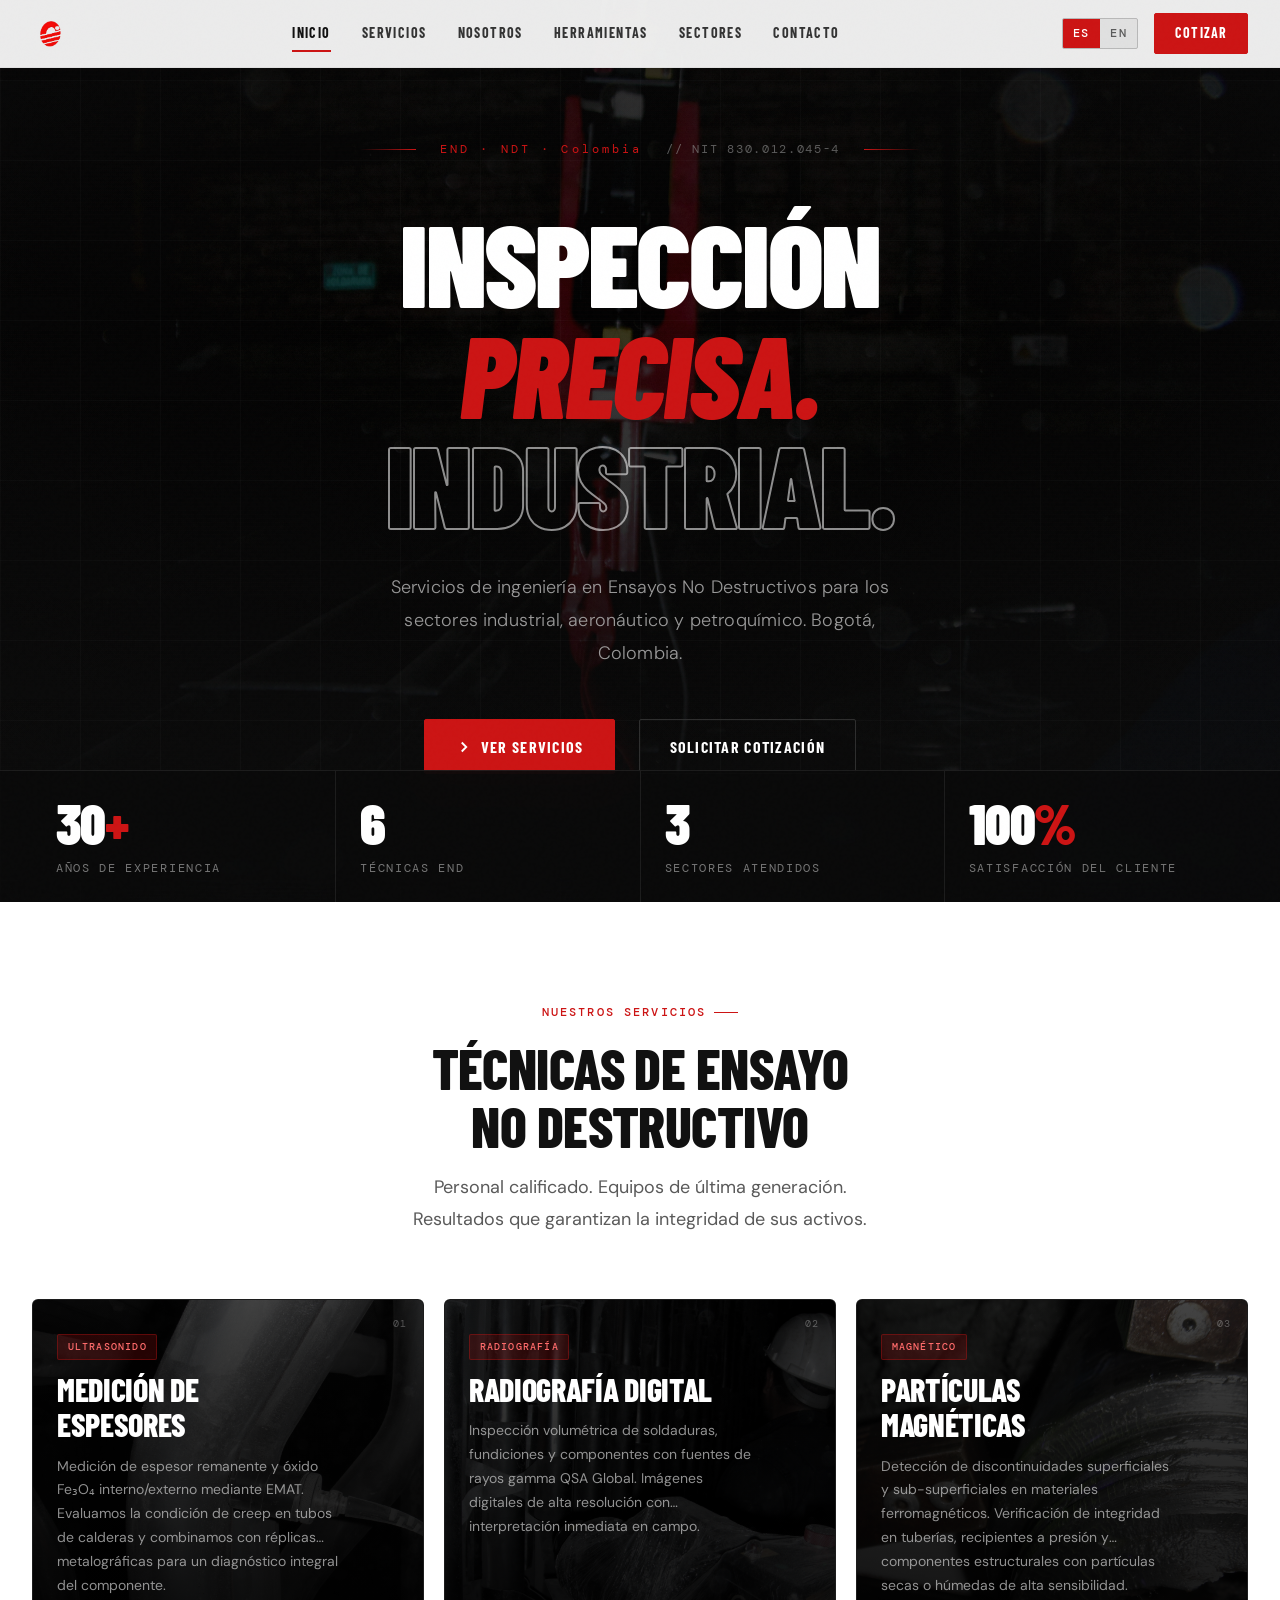
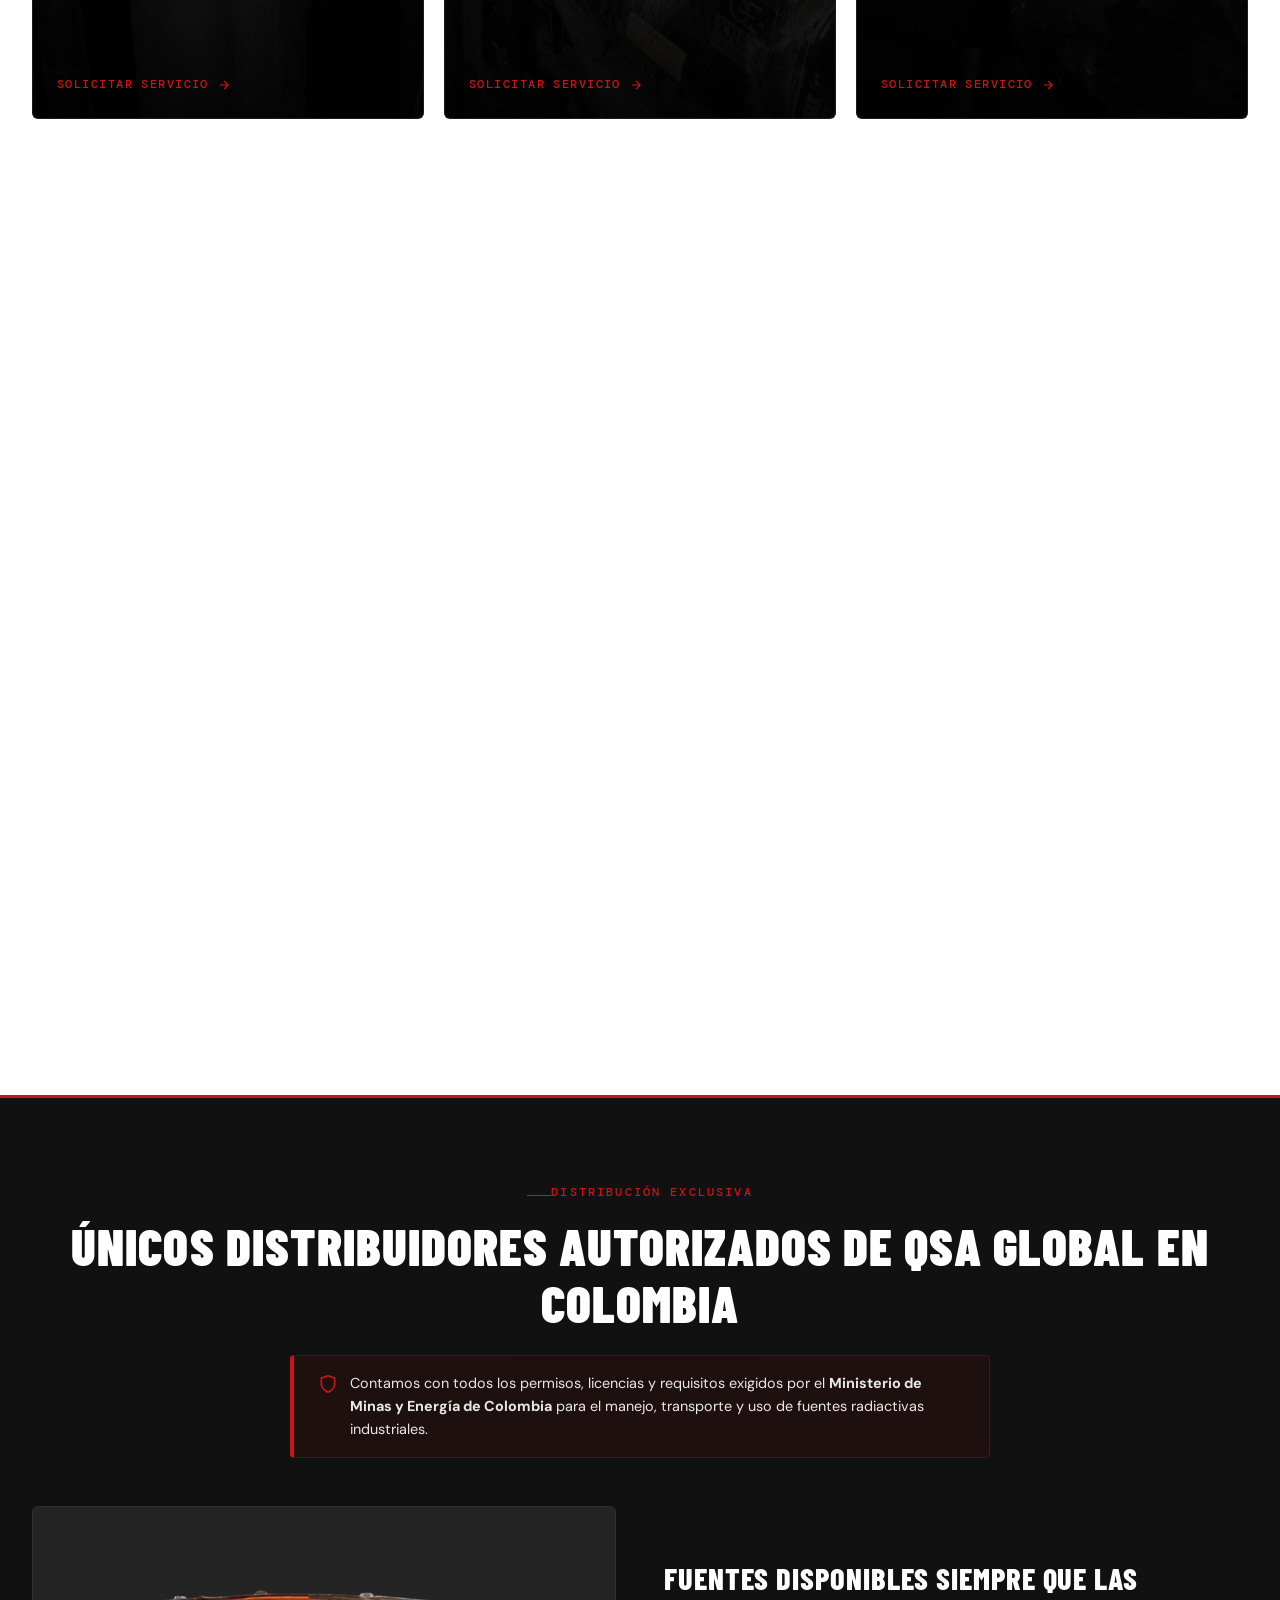
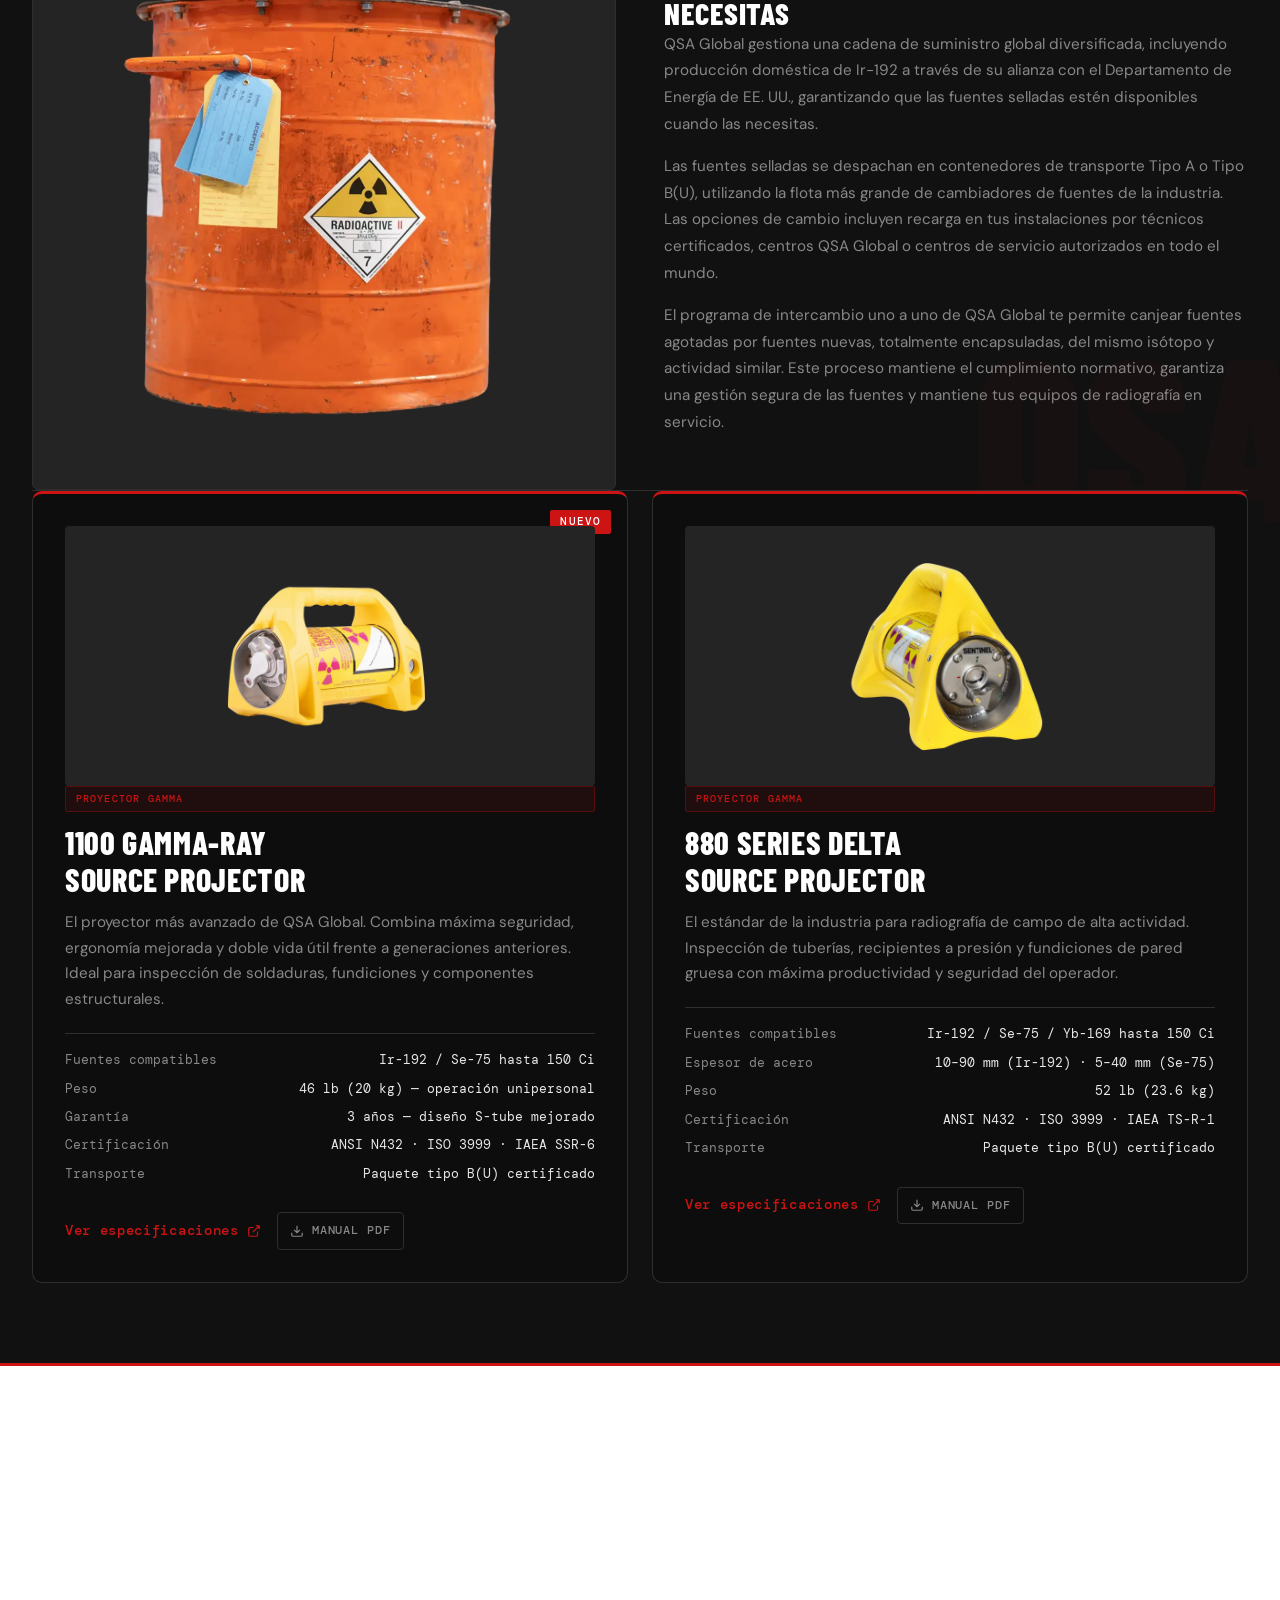
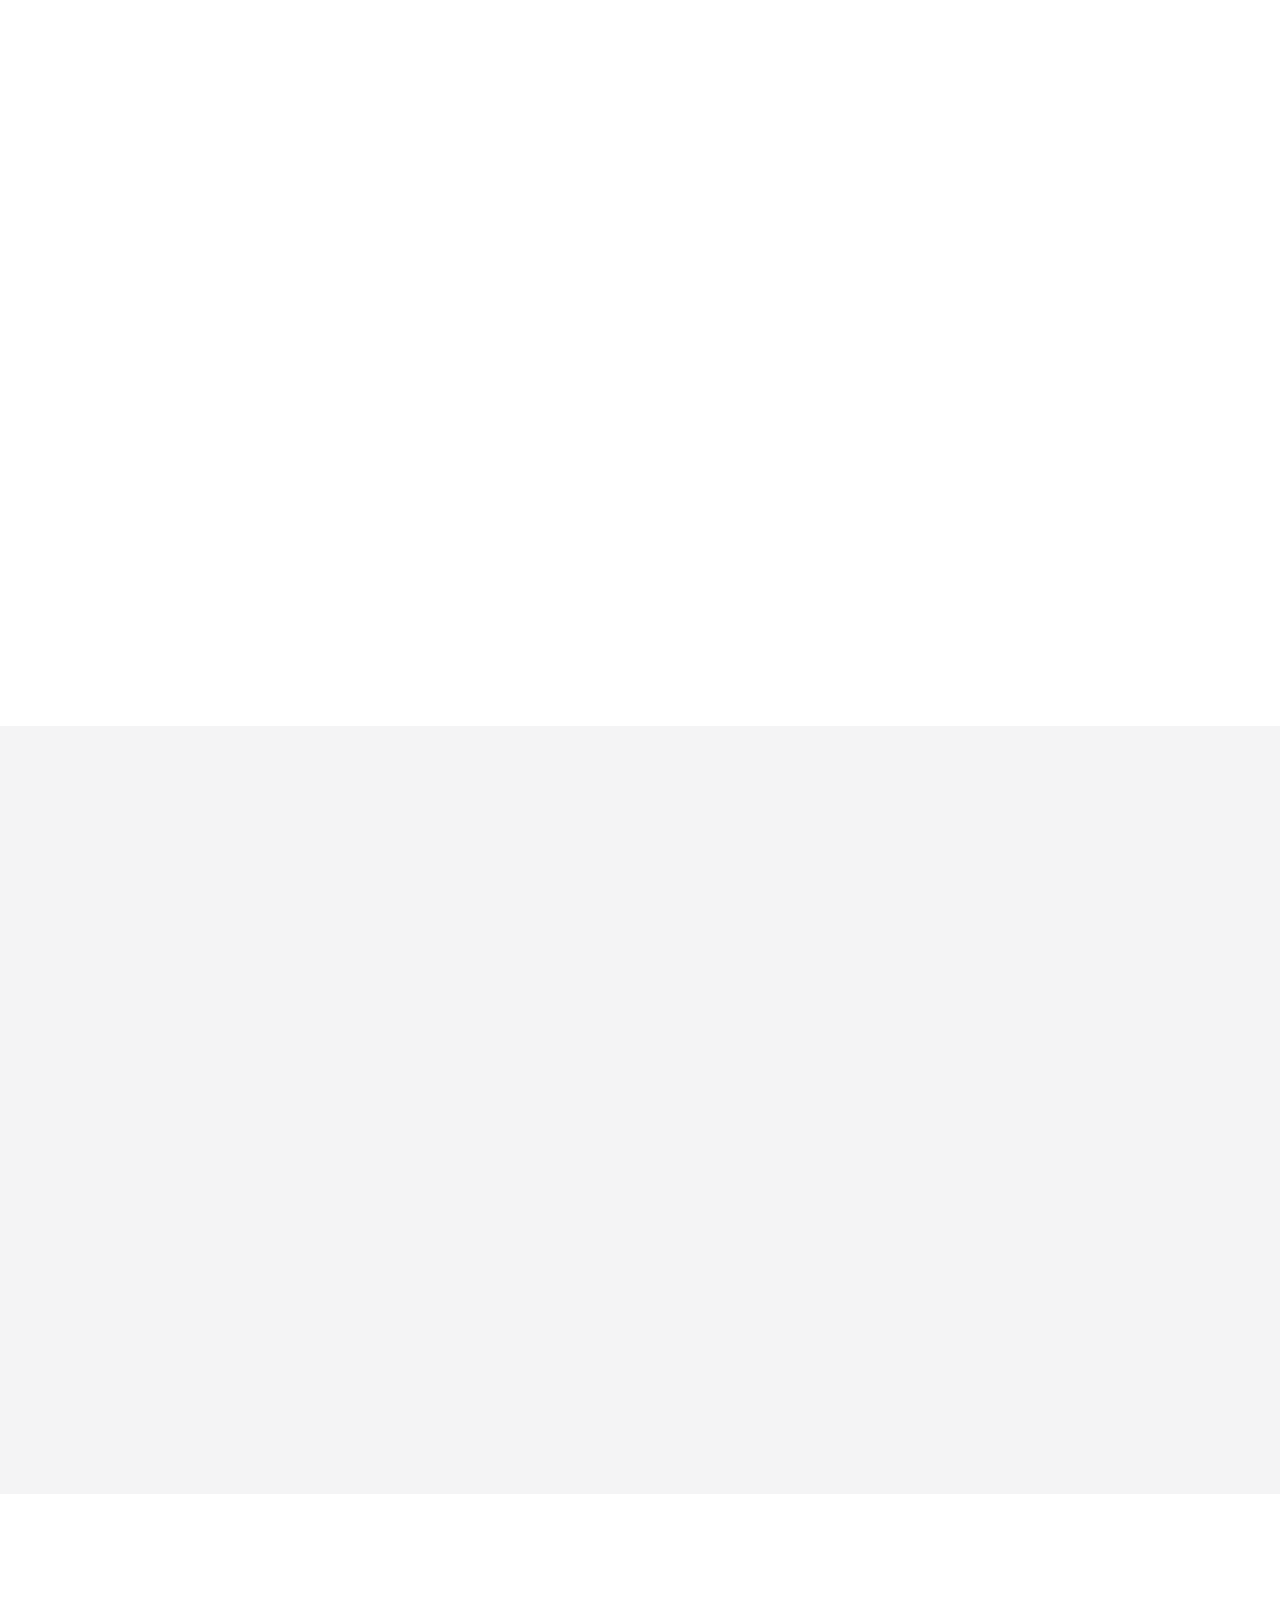
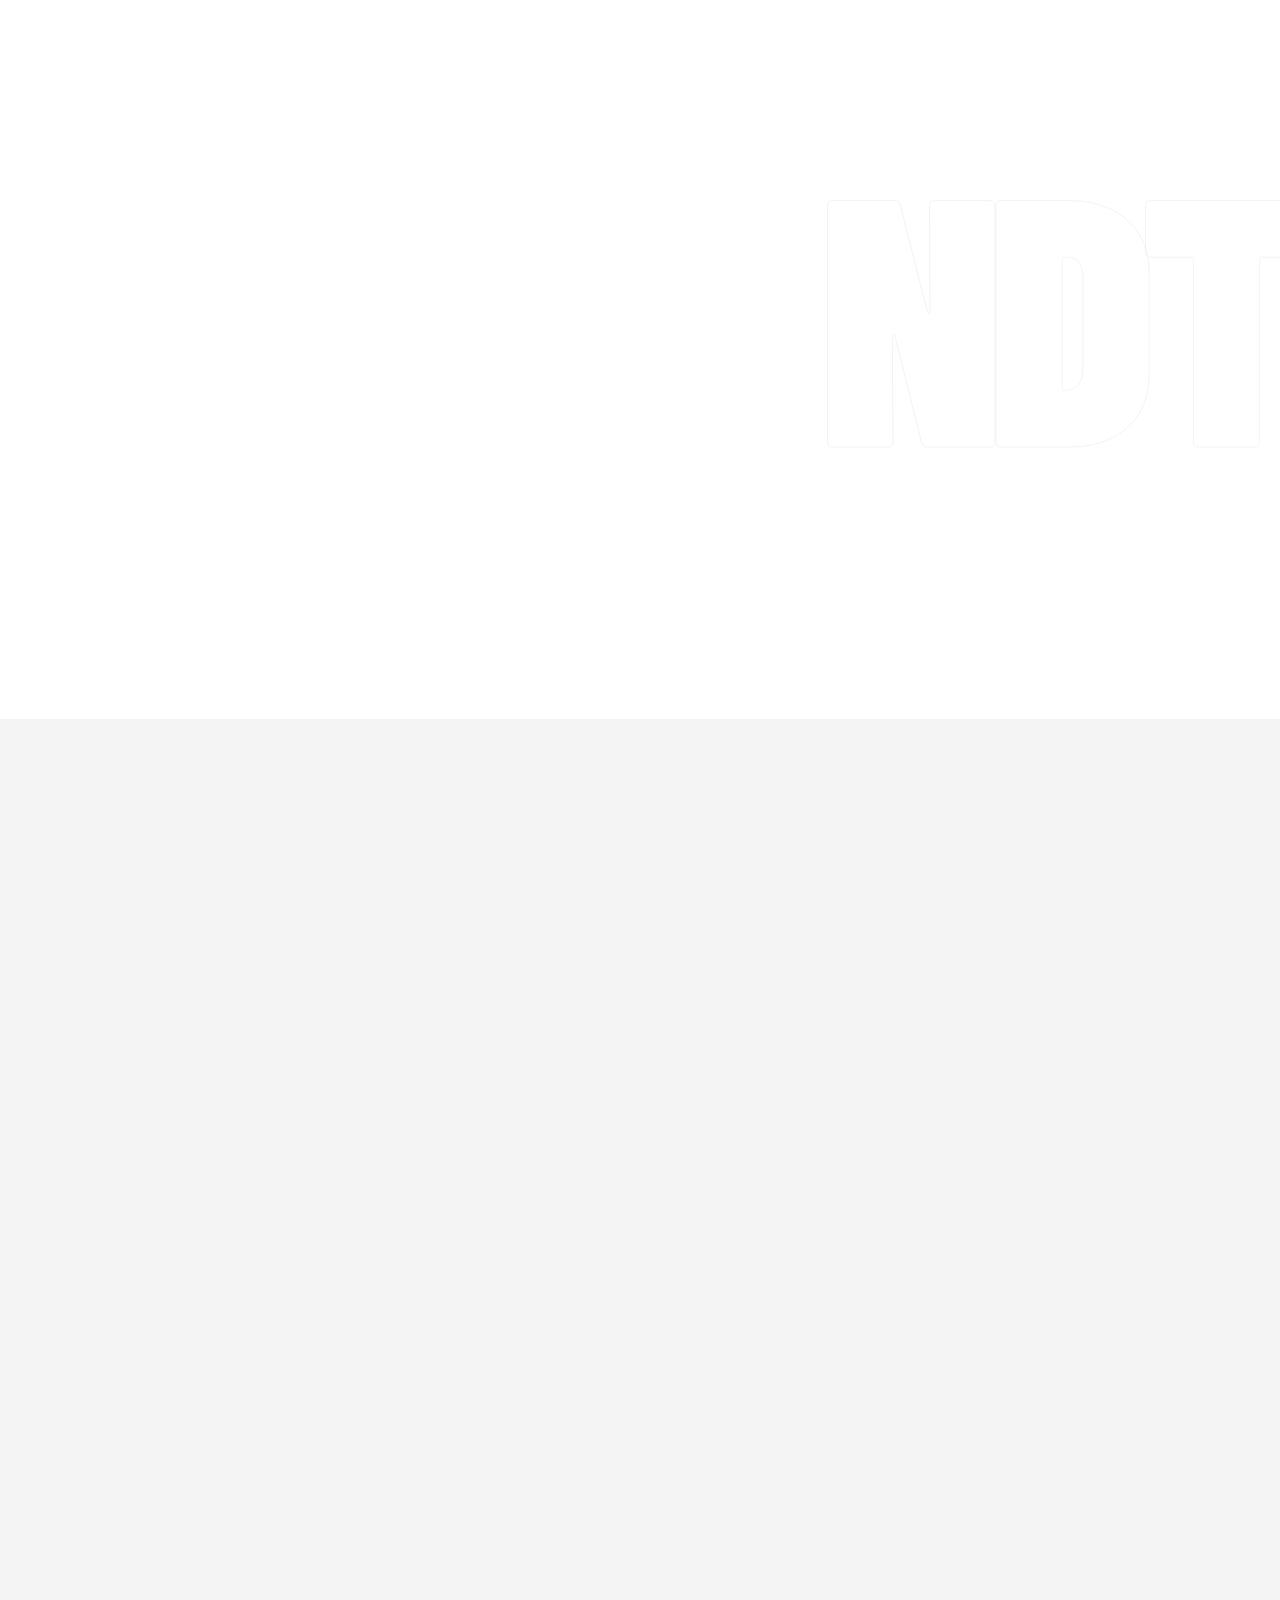
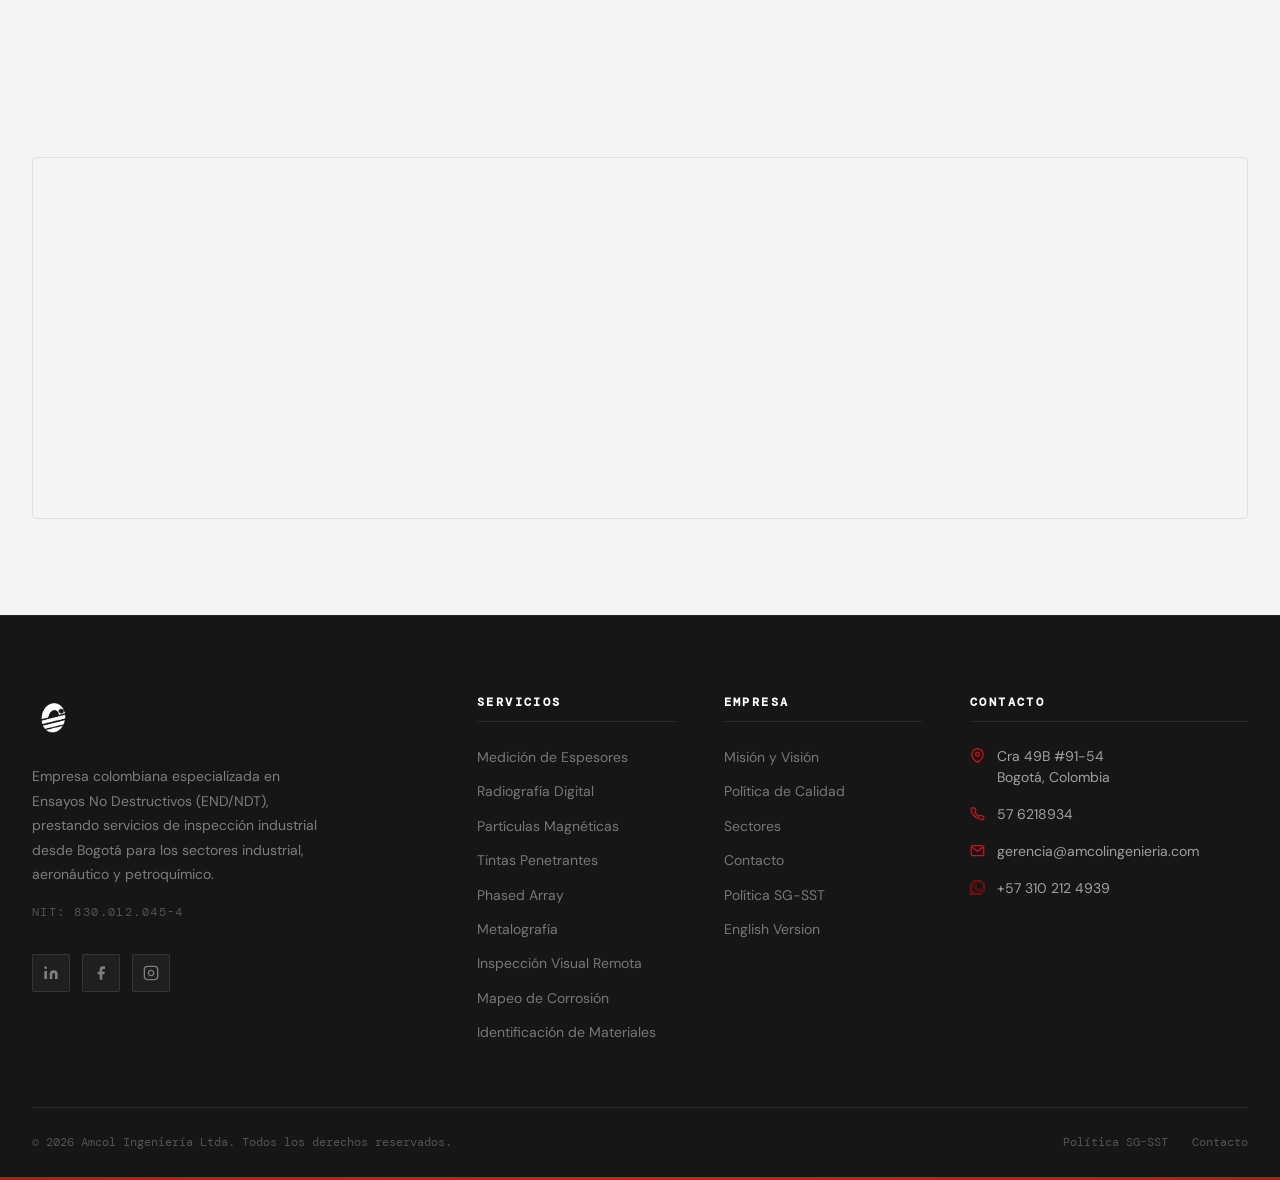
==== commit ef6bf464: "Agrega página Herramientas API 653 con calculadoras §4.4 y §4.3 - Nueva página herramientas.html con" ====
--- a/index.html
+++ b/index.html
@@ -91,8 +91,9 @@
       <ul class="navbar__nav" role="list">
         <li><a href="#inicio"    class="navbar__link active">Inicio</a></li>
         <li><a href="#servicios" class="navbar__link">Servicios</a></li>
-        <li><a href="/nosotros.html" class="navbar__link">Nosotros</a></li>
-        <li><a href="#sectores"  class="navbar__link">Sectores</a></li>
+        <li><a href="/nosotros.html"     class="navbar__link">Nosotros</a></li>
+        <li><a href="/herramientas.html" class="navbar__link">Herramientas</a></li>
+        <li><a href="#sectores"          class="navbar__link">Sectores</a></li>
         <li><a href="#contacto"  class="navbar__link">Contacto</a></li>
       </ul>
 
@@ -114,8 +115,9 @@
     <div class="mobile-menu" id="mobile-drawer" aria-hidden="true" role="dialog">
       <a href="#inicio"    class="navbar__link">Inicio</a>
       <a href="#servicios" class="navbar__link">Servicios</a>
-      <a href="/nosotros.html" class="navbar__link">Nosotros</a>
-      <a href="#sectores"  class="navbar__link">Sectores</a>
+      <a href="/nosotros.html"     class="navbar__link">Nosotros</a>
+      <a href="/herramientas.html" class="navbar__link">Herramientas</a>
+      <a href="#sectores"          class="navbar__link">Sectores</a>
       <a href="#contacto"  class="navbar__link">Contacto</a>
       <div class="mobile-menu__footer">
         <div class="lang-switch">
--- a/css/responsive.css
+++ b/css/responsive.css
@@ -1,84 +1,53 @@
 /* ============================================================
    AMCOL INGENIERÍA LTDA — responsive.css
-   Mobile-first breakpoints: 480 | 768 | 1024 | 1280
+   Mobile-first breakpoints: 480 | 640 | 768 | 1024 | 1280
    ============================================================ */
 
 /* ─── Tablet (≤ 1024px) ──────────────────────────────────────── */
 @media (max-width: 1024px) {
 
-  .qsa-grid { grid-template-columns: 1fr; }
-  .qsa-sources { grid-template-columns: 1fr; }
-
   /* Navbar */
   .navbar__nav,
-  .navbar__cta {
-    display: none;
-  }
-
-  .hamburger {
-    display: flex;
-  }
+  .navbar__cta { display: none; }
+  .hamburger   { display: flex; }
 
   /* Hero */
-  .hero__h1 {
-    font-size: clamp(3rem, 7vw, 5rem);
-  }
-
-  .hero__stats-row {
-    flex-wrap: wrap;
-  }
-
+  .hero__h1 { font-size: clamp(3rem, 7vw, 5rem); }
+
+  .hero__stats-row { flex-wrap: wrap; }
   .hero__stat {
     flex: 1 1 50%;
-    border-bottom: 1px solid var(--wire);
-  }
-
+    border-bottom: 1px solid rgba(255,255,255,0.08);
+  }
   .hero__stat:nth-child(2),
-  .hero__stat:nth-child(4) {
-    border-right: none;
-  }
+  .hero__stat:nth-child(4) { border-right: none; }
 
   /* Services */
-  .services-list {
-    grid-template-columns: repeat(2, 1fr);
-  }
-
-  /* About */
+  .services-list { grid-template-columns: repeat(2, 1fr); }
+
+  /* QSA */
+  .qsa-grid    { grid-template-columns: 1fr; }
+  .qsa-sources { grid-template-columns: 1fr; }
+
+  /* About (index) */
   .about-layout {
     grid-template-columns: 1fr;
     gap: var(--sp-12);
   }
-
-  .about-visual {
-    order: -1;
-  }
-
-  .about-visual__frame {
-    aspect-ratio: 16/9;
-  }
-
-  .about-visual__num {
-    display: none;
-  }
+  .about-visual { order: -1; }
+  .about-visual__frame { aspect-ratio: 16/9; }
+  .about-visual__num   { display: none; }
 
   /* Why */
-  .why-section::before {
-    font-size: 14rem;
-  }
-
+  .why-section::before { font-size: 14rem; }
   .why-layout {
     grid-template-columns: 1fr;
     gap: var(--sp-12);
   }
-
-  .why-left {
-    position: static;
-  }
+  .why-left { position: static; }
 
   /* Sectors */
-  .sectors-grid {
-    grid-template-columns: repeat(3, 1fr);
-  }
+  .sectors-grid { grid-template-columns: repeat(3, 1fr); }
 
   /* Contact */
   .contact-layout {
@@ -91,10 +60,17 @@
     grid-template-columns: 1fr 1fr;
     gap: var(--sp-8);
   }
-
-  .footer-brand {
-    grid-column: 1 / -1;
-  }
+  .footer-brand { grid-column: 1 / -1; }
+
+  /* Nosotros — about-page */
+  .about-intro__grid     { grid-template-columns: 1fr; }
+  .about-intro__img-wrap img { height: 320px; }
+  .about-pillars__grid   { grid-template-columns: 1fr; }
+  .about-stats__grid     { grid-template-columns: repeat(2, 1fr); }
+  .about-values__grid    { grid-template-columns: repeat(2, 1fr); }
+  .about-cta__card       { flex-direction: column; text-align: center; gap: 2rem; }
+  .about-cta__actions    { width: 100%; }
+  .about-cta__btn        { justify-content: center; width: 100%; }
 }
 
 /* ─── Mobile (≤ 768px) ──────────────────────────────────────── */
@@ -102,122 +78,174 @@
 
   :root {
     --sp-24: 4rem;
+    --sp-20: 3.5rem;
     --sp-16: 3rem;
   }
 
-  /* Type scale down */
+  /* Type scale */
   h1 { font-size: var(--fs-4xl); }
   h2 { font-size: var(--fs-3xl); }
-  h3 { font-size: var(--fs-xl); }
-
-  .container {
-    padding: 0 var(--sp-5);
-  }
-
-  /* Hero */
-  .hero__h1 {
-    font-size: clamp(2.5rem, 9vw, 4rem);
-  }
+  h3 { font-size: var(--fs-xl);  }
+
+  /* Container — use 1rem (valid) instead of broken sp-5 */
+  .container { padding: 0 1rem; }
+
+  /* Section headers */
+  .section-header        { margin-bottom: var(--sp-8); }
+  .section-header h2     { font-size: var(--fs-2xl); }
+  .section-header p      { font-size: var(--fs-sm); }
+
+  /* ── Hero ── */
+  .hero__h1 { font-size: clamp(2.5rem, 9vw, 4rem); }
+
+  .hero__content {
+    padding-top: var(--sp-8);
+    padding-bottom: var(--sp-24);
+  }
+
+  .hero__label { margin-bottom: var(--sp-8); }
 
   .hero__sub {
     font-size: var(--fs-base);
+    margin-bottom: var(--sp-8);
   }
 
   .hero__actions {
     flex-direction: column;
     align-items: stretch;
   }
-
-  .hero__actions .btn {
-    justify-content: center;
-  }
-
-  .hero__stats-row {
-    flex-direction: column;
-  }
-
+  .hero__actions .btn { justify-content: center; }
+
+  .hero__stats-row { flex-direction: column; }
   .hero__stat {
     flex: auto;
     border-right: none;
-    border-bottom: 1px solid var(--wire);
+    border-bottom: 1px solid rgba(255,255,255,0.08);
     display: flex;
     align-items: center;
     gap: var(--sp-4);
-  }
-
-  .hero__stat:last-child {
-    border-bottom: none;
-  }
-
+    padding: var(--sp-4) var(--sp-4);
+  }
+  .hero__stat:last-child { border-bottom: none; }
   .hero__stat-num {
     font-size: var(--fs-2xl);
     min-width: 64px;
   }
-
-  /* Services */
-  .services-list {
-    grid-template-columns: 1fr;
-  }
-
-  .svc-card {
-    min-height: 320px;
-  }
-
-  /* Sectors */
+  .hero__stat-label { font-size: var(--fs-xs); }
+
+  /* ── Services ── */
+  .services-section { padding: var(--sp-16) 0; }
+  .services-list    { grid-template-columns: 1fr; gap: 1rem; }
+  .svc-card         { min-height: 320px; }
+
+  /* ── QSA ── */
+  .qsa-section { padding: var(--sp-16) 0; }
+  .qsa-grid    { gap: var(--sp-8); }
+
+  .qsa-card { padding: var(--sp-4); }
+  .qsa-card__img-wrap { height: 200px; }
+
+  .qsa-card__specs li {
+    flex-direction: column;
+    gap: 2px;
+  }
+  .spec-val { text-align: left; }
+
+  .qsa-card__actions {
+    flex-direction: column;
+    align-items: flex-start;
+    gap: var(--sp-3);
+  }
+  .qsa-card__download { width: 100%; justify-content: center; }
+
+  /* ── About (index) ── */
+  .about-section { padding: var(--sp-16) 0; }
+
+  .about-tabs {
+    overflow-x: auto;
+    scrollbar-width: none;
+    -ms-overflow-style: none;
+    gap: var(--sp-2);
+  }
+  .about-tabs::-webkit-scrollbar { display: none; }
+
+  .tab-btn {
+    padding: var(--sp-3) var(--sp-4);
+    font-size: var(--fs-xs);
+    white-space: nowrap;
+    flex-shrink: 0;
+  }
+
+  /* ── Sectors ── */
+  .sectors-section { padding: var(--sp-16) 0; }
   .sectors-grid {
     grid-template-columns: 1fr;
     gap: var(--sp-4);
   }
-
   .sector-card {
     display: flex;
-    gap: var(--sp-5);
+    gap: var(--sp-4);
     align-items: flex-start;
-  }
-
+    padding: var(--sp-4);
+  }
   .sector-card__icon {
     margin-bottom: 0;
     flex-shrink: 0;
   }
-
-  /* Why */
-  .why-section::before {
-    display: none;
-  }
-
-  /* Contact form */
-  .form-row {
-    grid-template-columns: 1fr;
-  }
-
-  .contact-form-box {
-    padding: var(--sp-6);
-  }
-
-  /* Footer */
+  .sector-card h3 { font-size: var(--fs-base); }
+
+  /* ── Why Amcol ── */
+  .why-section       { padding: var(--sp-16) 0; }
+  .why-section::before { display: none; }
+  .why-left p        { font-size: var(--fs-base); }
+
+  /* ── Contact ── */
+  .contact-section  { padding: var(--sp-16) 0; }
+  .form-row         { grid-template-columns: 1fr; }
+  .contact-form-box { padding: var(--sp-6); }
+  .contact-map      { height: 220px; }
+
+  /* ── Footer ── */
   .footer__main {
     grid-template-columns: 1fr;
-    gap: var(--sp-8);
-  }
-
-  .footer-brand {
-    grid-column: auto;
-  }
-
+    gap: var(--sp-6);
+    padding: var(--sp-12) 0 var(--sp-8);
+  }
+  .footer-brand { grid-column: auto; }
   .footer__bottom {
     flex-direction: column;
     align-items: flex-start;
     gap: var(--sp-2);
   }
-
-  /* About */
-  .about-tabs {
-    overflow-x: auto;
-    scrollbar-width: none;
-    -ms-overflow-style: none;
-  }
-
-  .about-tabs::-webkit-scrollbar { display: none; }
+  .footer-brand p      { font-size: var(--fs-xs); }
+  .footer-links        { gap: var(--sp-2); }
+  .footer-contact-list { gap: var(--sp-3); }
+
+  /* ── Nosotros (about-page) ── */
+  .about-intro  { padding: 3rem 0; }
+  .about-pillars,
+  .about-stats,
+  .about-values,
+  .about-cta    { padding: 3rem 0; }
+
+  .about-hero { padding: calc(var(--navbar-h) + 3rem) 0 3rem; }
+  .about-hero__title { font-size: clamp(2.8rem, 10vw, 4rem); }
+  .about-hero__lead  { font-size: 0.95rem; padding: 0 0.5rem; }
+
+  .about-intro__grid  { gap: 2rem; }
+  .about-intro__img-wrap img { height: 240px; }
+
+  .about-pillars__header,
+  .about-stats__header,
+  .about-values__header { margin-bottom: 1.5rem; }
+
+  .pillar-card  { padding: 1.5rem; }
+  .stat-card    { padding: 1.5rem 1rem; }
+  .value-card   { padding: 1.5rem; }
+
+  .about-cta__card  { padding: 2rem 1.25rem; }
+  .about-cta__title { font-size: 1.6rem; }
+  .about-cta__btn   { width: 100%; justify-content: center; }
 }
 
 /* ─── Small Mobile (≤ 480px) ─────────────────────────────────── */
@@ -228,13 +256,11 @@
     --sp-16: 2.5rem;
   }
 
-  .hero__h1 {
-    font-size: clamp(2.2rem, 10vw, 3.2rem);
-  }
-
-  .navbar__logo img {
-    height: 32px;
-  }
+  .container { padding: 0 0.75rem; }
+
+  .hero__h1 { font-size: clamp(2.2rem, 10vw, 3.2rem); }
+
+  .navbar__logo img { height: 32px; }
 
   .btn {
     font-size: var(--fs-sm);
@@ -246,13 +272,26 @@
     min-width: 50px;
   }
 
-  .svc-card {
-    min-height: 280px;
-  }
-
-  .about-visual__badge strong {
-    font-size: var(--fs-base);
-  }
+  .svc-card { min-height: 280px; }
+
+  /* QSA */
+  .qsa-card__title { font-size: 1.4rem; }
+
+  /* About stats */
+  .about-stats__grid  { grid-template-columns: repeat(2, 1fr); gap: 0.75rem; }
+  .about-values__grid { grid-template-columns: 1fr; }
+
+  .stat-card__number  { font-size: 2rem; }
+
+  .about-cta__card    { padding: 1.5rem 1rem; }
+
+  /* Nosotros hero */
+  .about-hero__title  { font-size: clamp(2.4rem, 11vw, 3.2rem); }
+
+  .about-visual__badge strong { font-size: var(--fs-base); }
+
+  /* Footer */
+  .footer-brand__logo { height: 36px; }
 }
 
 /* ─── Accessibility: reduced motion ─────────────────────────── */
@@ -262,23 +301,19 @@
     animation-iteration-count: 1 !important;
     transition-duration: 0.01ms !important;
   }
-
   html { scroll-behavior: auto; }
 }
 
 /* ─── Print ──────────────────────────────────────────────────── */
 @media print {
   .navbar, .scroll-top, .hero__scan, .mobile-menu,
-  .contact-form-box, .footer__strip {
-    display: none !important;
-  }
+  .contact-form-box, .footer__strip { display: none !important; }
 
   body {
     background: white;
     color: black;
     font-size: 11pt;
   }
-
   a { color: black; text-decoration: underline; }
 
   .hero {
@@ -287,7 +322,6 @@
     background: white;
     color: black;
   }
-
   .hero__photo,
   .hero__vignette,
   .hero__grid { display: none; }
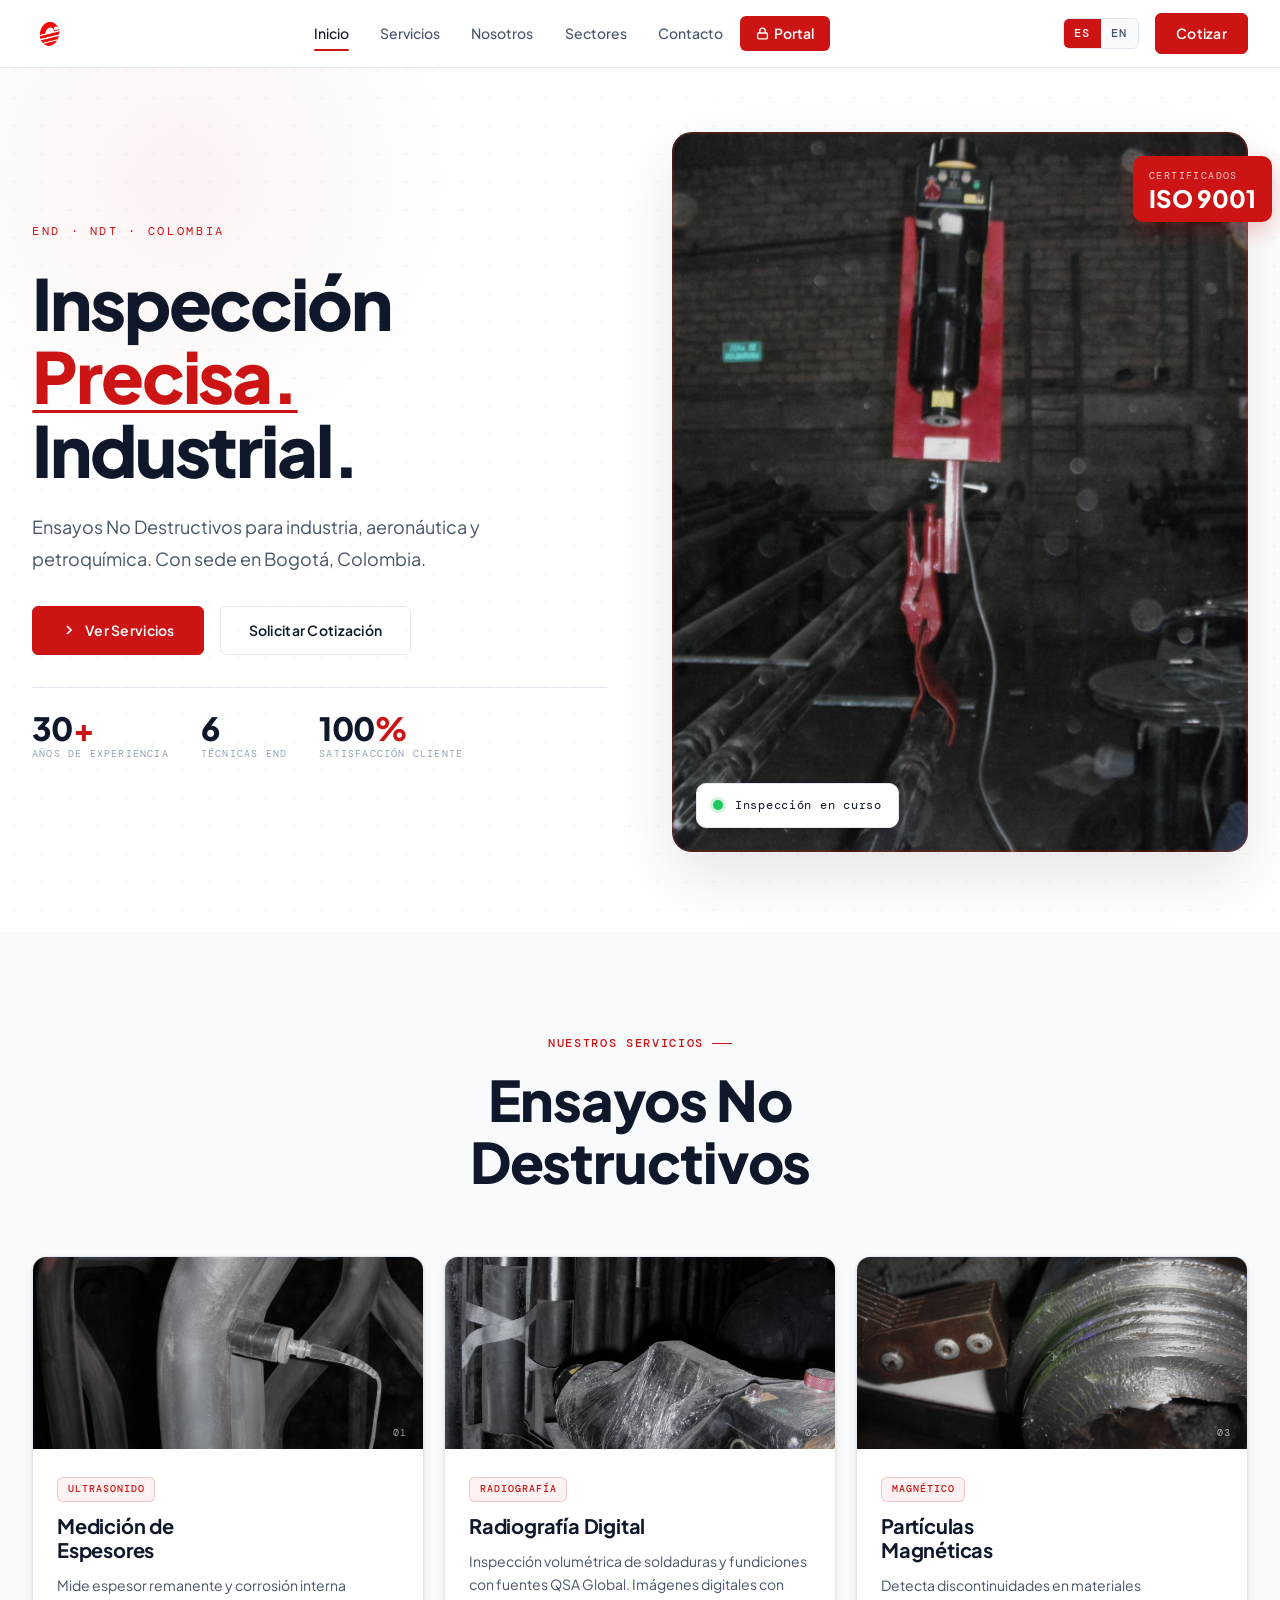
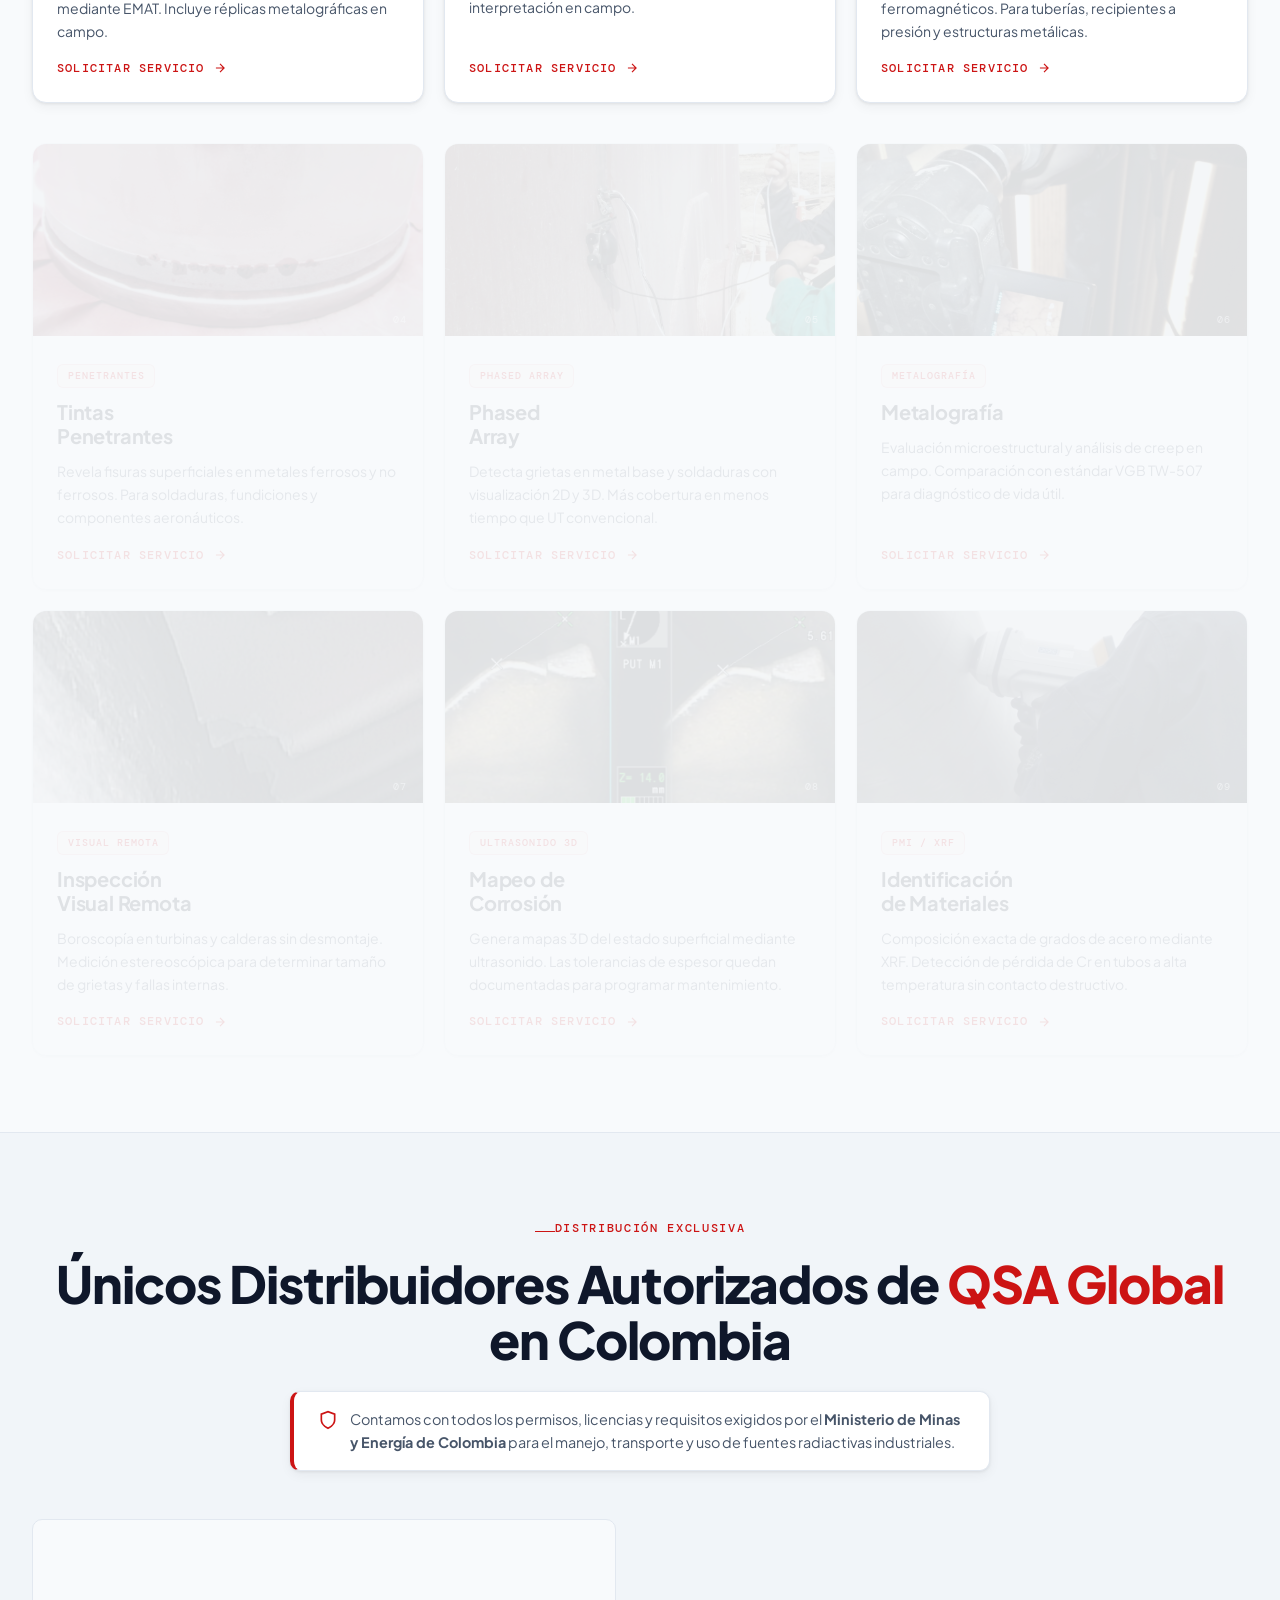
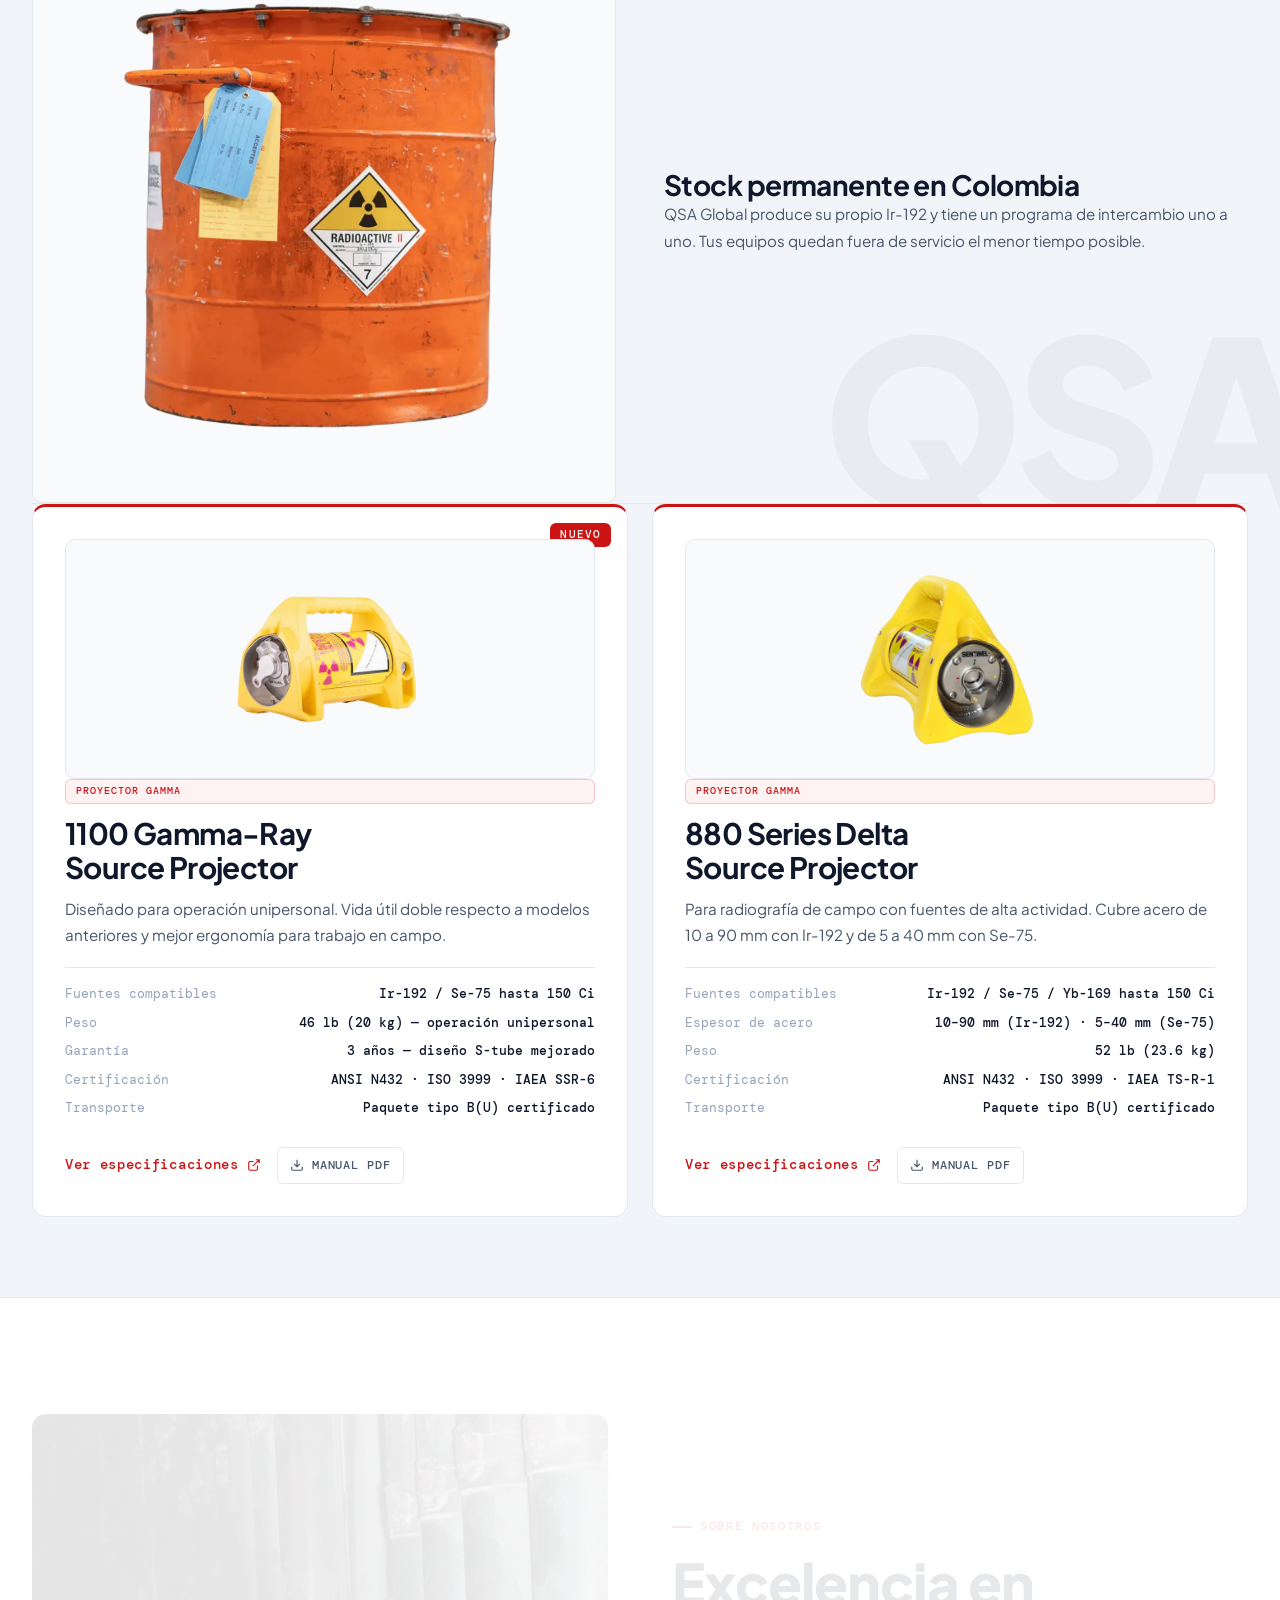
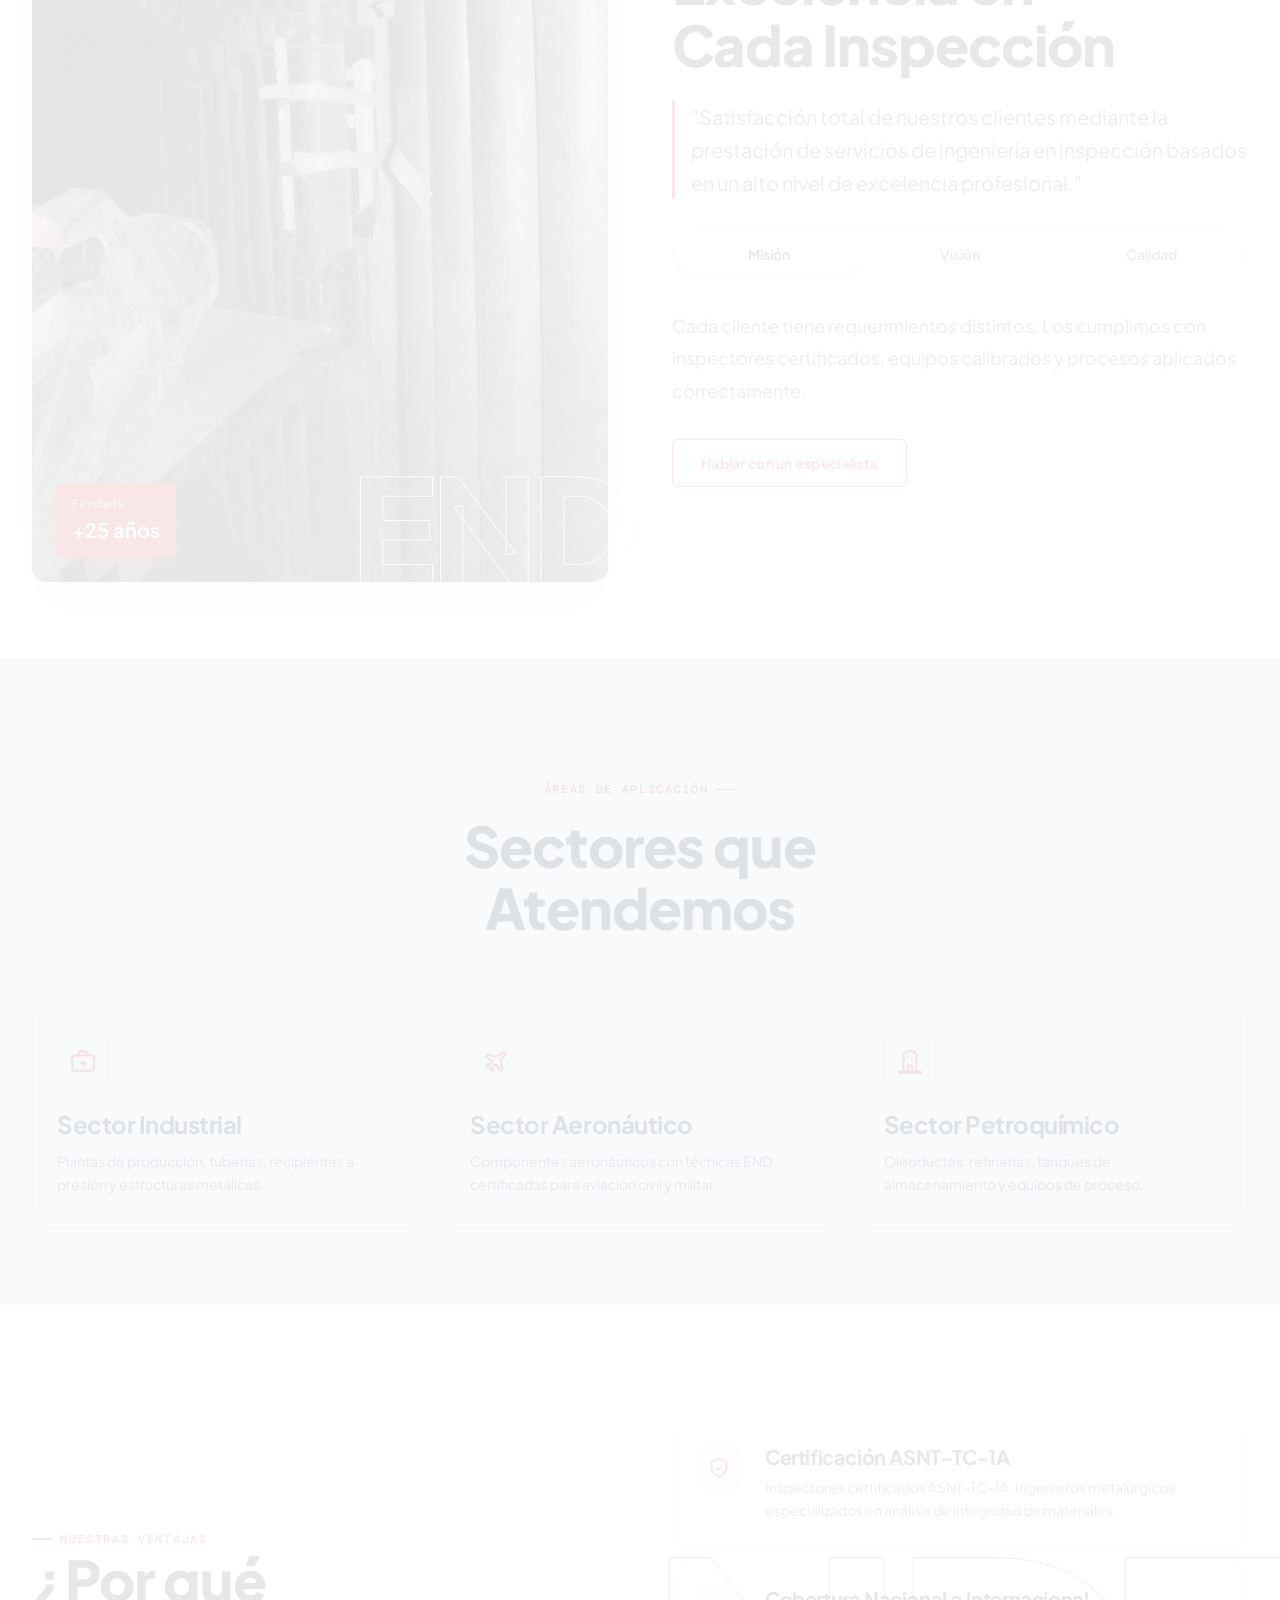
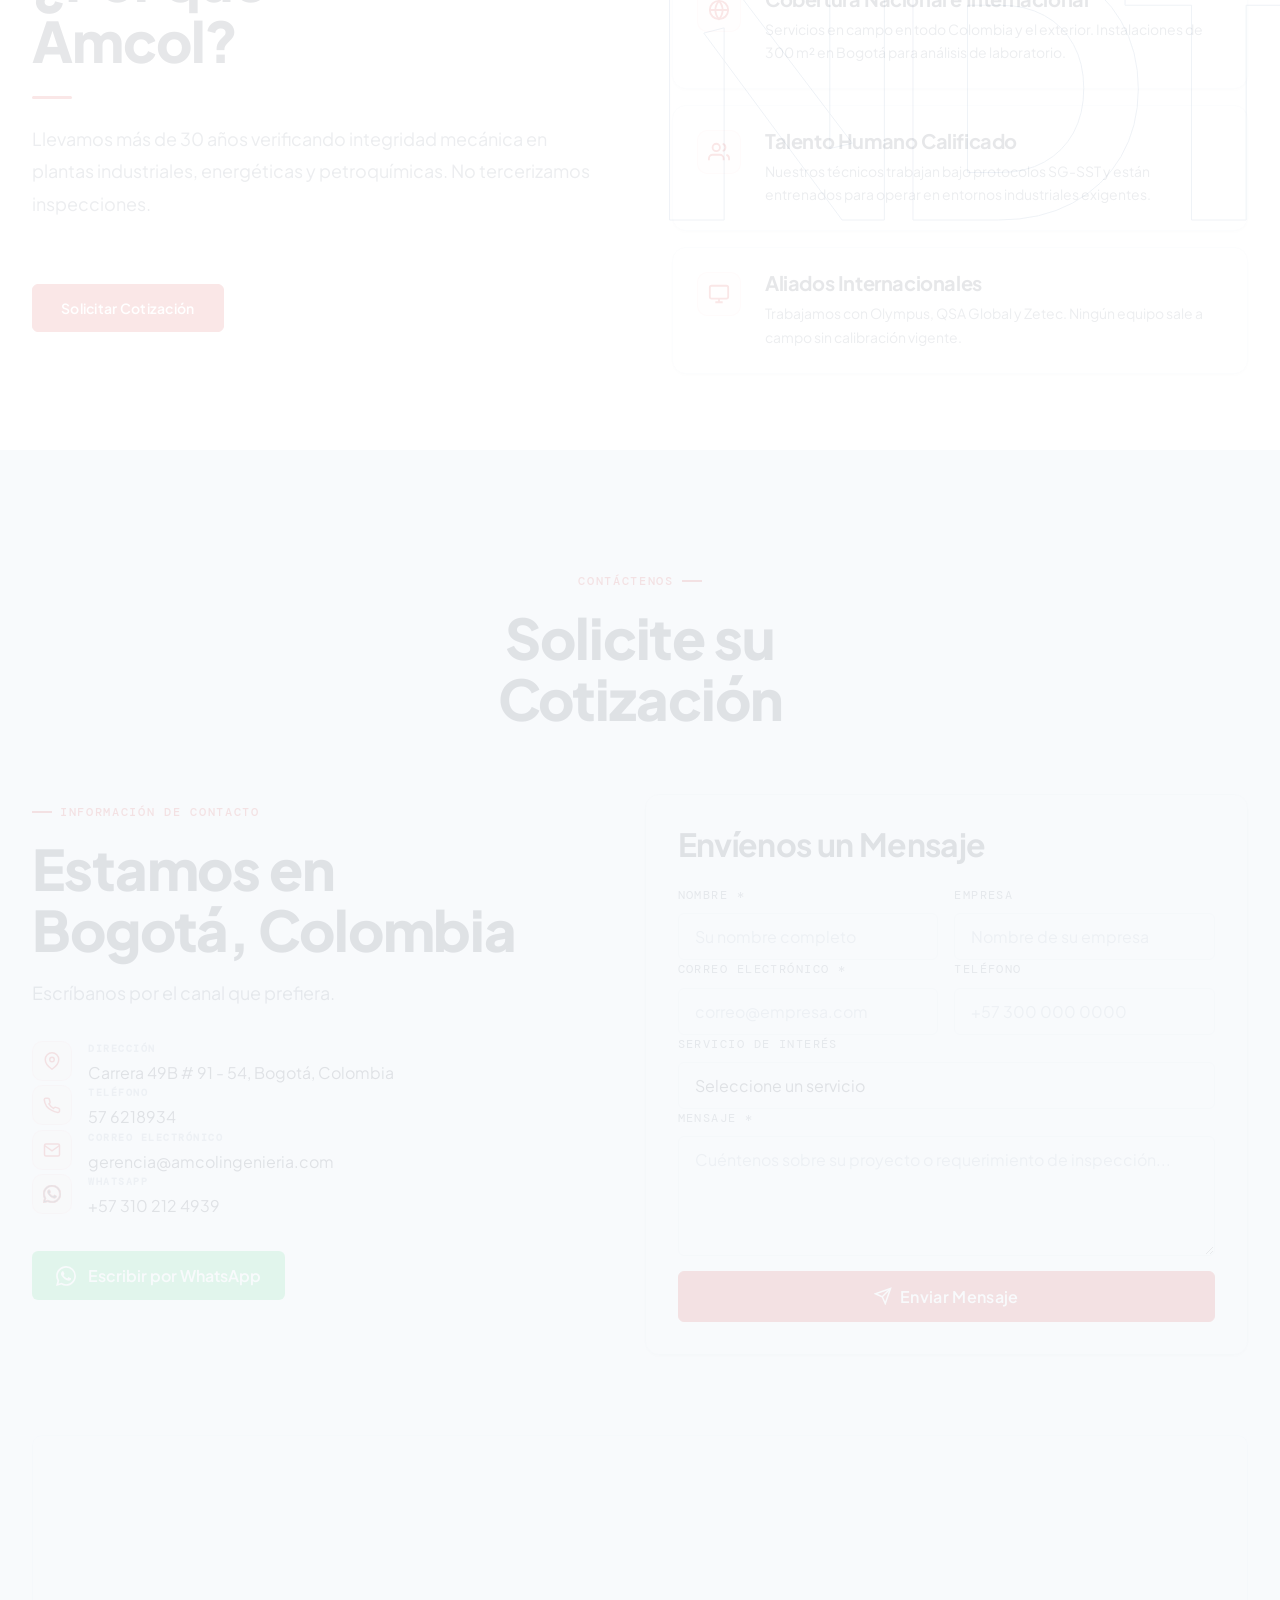
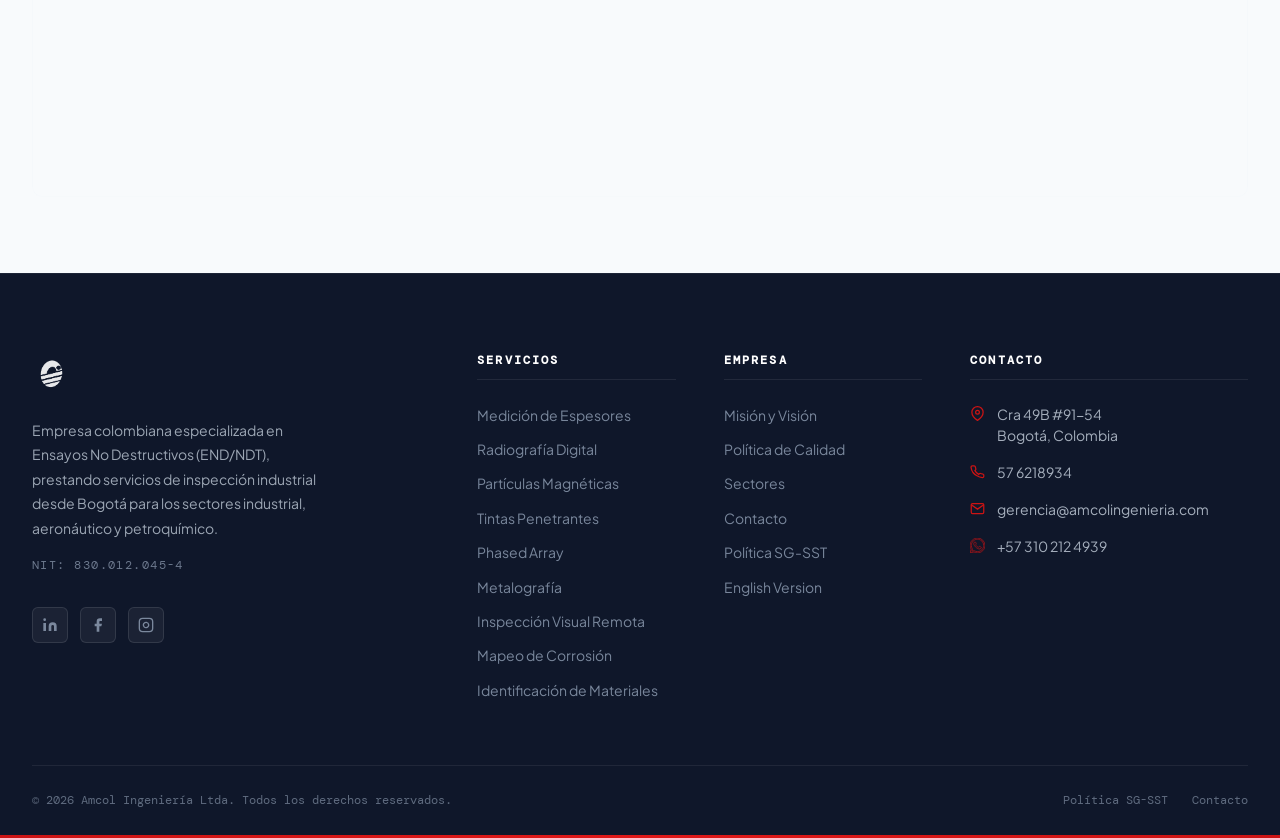
==== commit b8c40042: "Redesign completo: light theme con Plus Jakarta Sans - Nuevos tokens de diseño: fondo blanco, texto " ====
--- a/index.html
+++ b/index.html
@@ -1,5 +1,5 @@
 <!DOCTYPE html>
-<html lang="es" class="dark">
+<html lang="es">
 <head>
   <meta charset="UTF-8" />
   <meta name="viewport" content="width=device-width, initial-scale=1.0" />
@@ -92,9 +92,12 @@
         <li><a href="#inicio"    class="navbar__link active">Inicio</a></li>
         <li><a href="#servicios" class="navbar__link">Servicios</a></li>
         <li><a href="/nosotros.html"     class="navbar__link">Nosotros</a></li>
-        <li><a href="/herramientas.html" class="navbar__link">Herramientas</a></li>
         <li><a href="#sectores"          class="navbar__link">Sectores</a></li>
         <li><a href="#contacto"  class="navbar__link">Contacto</a></li>
+        <li><a href="/portal.html" class="navbar__link navbar__link--portal">
+          <svg width="13" height="13" viewBox="0 0 24 24" fill="none" stroke="currentColor" stroke-width="2.5" aria-hidden="true"><rect x="3" y="11" width="18" height="11" rx="2"/><path d="M7 11V7a5 5 0 0 1 10 0v4"/></svg>
+          Portal
+        </a></li>
       </ul>
 
       <div class="navbar__right">
@@ -116,9 +119,9 @@
       <a href="#inicio"    class="navbar__link">Inicio</a>
       <a href="#servicios" class="navbar__link">Servicios</a>
       <a href="/nosotros.html"     class="navbar__link">Nosotros</a>
-      <a href="/herramientas.html" class="navbar__link">Herramientas</a>
       <a href="#sectores"          class="navbar__link">Sectores</a>
       <a href="#contacto"  class="navbar__link">Contacto</a>
+      <a href="/portal.html" class="navbar__link navbar__link--portal" style="margin-top:0.5rem;">Portal Cliente</a>
       <div class="mobile-menu__footer">
         <div class="lang-switch">
           <a href="/" class="active">ES</a>
@@ -137,73 +140,80 @@
      ══════════════════════════════════════════════════════════ -->
 <section id="inicio" class="hero" aria-label="Portada">
 
-  <!-- Background photo -->
-  <div class="hero__photo">
-    <img src="img/hero/hero-bg.jpg"
-         alt="Técnico de Amcol Ingeniería realizando inspección radiográfica en planta industrial"
-         width="1920" height="1080"
-         fetchpriority="high"
-         id="hero-img" />
-  </div>
-
-  <div class="hero__vignette" aria-hidden="true"></div>
-  <div class="hero__grid"    aria-hidden="true"></div>
-  <div class="hero__scan"   aria-hidden="true"></div>
+  <div class="hero__bg-pattern" aria-hidden="true"></div>
+  <div class="hero__bg-blob"    aria-hidden="true"></div>
 
   <div class="container">
-    <div class="hero__content">
-
-      <div class="hero__label">
-        <span class="mono">END · NDT · Colombia</span>
-        <span class="mono mono-id">// NIT 830.012.045-4</span>
-      </div>
-
-      <h1 class="hero__h1">
-        Inspección<br />
-        <em>Precisa.</em><br />
-        <span class="outline">Industrial.</span>
-      </h1>
-
-      <p class="hero__sub">
-        Servicios de ingeniería en Ensayos No Destructivos para los sectores
-        industrial, aeronáutico y petroquímico. Bogotá, Colombia.
-      </p>
-
-      <div class="hero__actions">
-        <a href="#servicios" class="btn btn-primary">
-          <svg width="18" height="18" viewBox="0 0 24 24" fill="none"
-               stroke="currentColor" stroke-width="2.5" aria-hidden="true">
-            <path d="M9 18l6-6-6-6"/>
-          </svg>
-          Ver Servicios
-        </a>
-        <a href="#contacto" class="btn btn-ghost">Solicitar Cotización</a>
-      </div>
-
-    </div>
-  </div>
-
-  <!-- Stats -->
-  <div class="hero__stats" aria-label="Estadísticas de la empresa">
-    <div class="container">
-      <div class="hero__stats-row">
-        <div class="hero__stat">
-          <span class="hero__stat-num">30<span>+</span></span>
-          <span class="hero__stat-label">Años de Experiencia</span>
-        </div>
-        <div class="hero__stat">
-          <span class="hero__stat-num">6</span>
-          <span class="hero__stat-label">Técnicas END</span>
-        </div>
-        <div class="hero__stat">
-          <span class="hero__stat-num">3</span>
-          <span class="hero__stat-label">Sectores Atendidos</span>
-        </div>
-        <div class="hero__stat">
-          <span class="hero__stat-num">100<span>%</span></span>
-          <span class="hero__stat-label">Satisfacción del Cliente</span>
-        </div>
-      </div>
+    <div class="hero__inner">
+
+      <!-- Text side -->
+      <div class="hero__text">
+
+        <div class="hero__label hero-animate hero-animate-1">
+          <span class="mono">END · NDT · Colombia</span>
+        </div>
+
+        <h1 class="hero__h1 hero-animate hero-animate-2">
+          Inspección<br />
+          <em>Precisa.</em><br />
+          Industrial.
+        </h1>
+
+        <p class="hero__sub hero-animate hero-animate-3">
+          Ensayos No Destructivos para industria, aeronáutica y petroquímica. Con sede en Bogotá, Colombia.
+        </p>
+
+        <div class="hero__actions hero-animate hero-animate-4">
+          <a href="#servicios" class="btn btn-primary">
+            <svg width="16" height="16" viewBox="0 0 24 24" fill="none"
+                 stroke="currentColor" stroke-width="2.5" aria-hidden="true">
+              <path d="M9 18l6-6-6-6"/>
+            </svg>
+            Ver Servicios
+          </a>
+          <a href="#contacto" class="btn btn-ghost">Solicitar Cotización</a>
+        </div>
+
+        <!-- Inline stats -->
+        <div class="hero__mini-stats hero-animate hero-animate-4" aria-label="Estadísticas de la empresa">
+          <div class="hero__mini-stat">
+            <span class="hero__mini-stat-num">30<span>+</span></span>
+            <span class="hero__mini-stat-label">Años de experiencia</span>
+          </div>
+          <div class="hero__mini-stat">
+            <span class="hero__mini-stat-num">6</span>
+            <span class="hero__mini-stat-label">Técnicas END</span>
+          </div>
+          <div class="hero__mini-stat">
+            <span class="hero__mini-stat-num">100<span>%</span></span>
+            <span class="hero__mini-stat-label">Satisfacción cliente</span>
+          </div>
+        </div>
+
+      </div>
+
+      <!-- Visual side -->
+      <div class="hero__visual hero-animate hero-animate-3">
+        <div class="hero__photo-frame">
+          <img src="img/hero/hero-bg.jpg"
+               alt="Técnico de Amcol Ingeniería realizando inspección radiográfica en planta industrial"
+               width="800" height="1000"
+               fetchpriority="high" />
+        </div>
+
+        <!-- Floating status badge -->
+        <div class="hero__badge" aria-hidden="true">
+          <span class="hero__badge-dot"></span>
+          <span class="hero__badge-text">Inspección en curso</span>
+        </div>
+
+        <!-- Floating cert tag -->
+        <div class="hero__cert" aria-hidden="true">
+          <span class="hero__cert-label">Certificados</span>
+          <span class="hero__cert-val">ISO 9001</span>
+        </div>
+      </div>
+
     </div>
   </div>
 
@@ -218,9 +228,7 @@
 
     <div class="section-header centered reveal">
       <span class="label">Nuestros Servicios</span>
-      <h2>Técnicas de Ensayo<br />No Destructivo</h2>
-      <p>Personal calificado. Equipos de última generación.<br />
-         Resultados que garantizan la integridad de sus activos.</p>
+      <h2>Ensayos No<br />Destructivos</h2>
     </div>
 
     <div class="services-list" role="list">
@@ -236,11 +244,7 @@
         <div class="svc-card__body">
           <span class="svc-card__tag"><span class="tag">Ultrasonido</span></span>
           <h3 class="svc-card__title">Medición de<br />Espesores</h3>
-          <p class="svc-card__desc">
-            Medición de espesor remanente y óxido Fe₃O₄ interno/externo mediante EMAT.
-            Evaluamos la condición de creep en tubos de calderas y combinamos con
-            réplicas metalográficas para un diagnóstico integral del componente.
-          </p>
+          <p class="svc-card__desc">Mide espesor remanente y corrosión interna mediante EMAT. Incluye réplicas metalográficas en campo.</p>
           <a href="#contacto" class="svc-card__cta" aria-label="Solicitar servicio de medición de espesores">
             Solicitar servicio
             <svg viewBox="0 0 24 24" fill="none" stroke="currentColor" stroke-width="2" aria-hidden="true"><path d="M5 12h14M12 5l7 7-7 7"/></svg>
@@ -259,11 +263,7 @@
         <div class="svc-card__body">
           <span class="svc-card__tag"><span class="tag">Radiografía</span></span>
           <h3 class="svc-card__title">Radiografía Digital</h3>
-          <p class="svc-card__desc">
-            Inspección volumétrica de soldaduras, fundiciones y componentes
-            con fuentes de rayos gamma QSA Global. Imágenes digitales de alta
-            resolución con interpretación inmediata en campo.
-          </p>
+          <p class="svc-card__desc">Inspección volumétrica de soldaduras y fundiciones con fuentes QSA Global. Imágenes digitales con interpretación en campo.</p>
           <a href="#contacto" class="svc-card__cta" aria-label="Solicitar servicio de radiografía digital">
             Solicitar servicio
             <svg viewBox="0 0 24 24" fill="none" stroke="currentColor" stroke-width="2" aria-hidden="true"><path d="M5 12h14M12 5l7 7-7 7"/></svg>
@@ -282,12 +282,7 @@
         <div class="svc-card__body">
           <span class="svc-card__tag"><span class="tag">Magnético</span></span>
           <h3 class="svc-card__title">Partículas<br />Magnéticas</h3>
-          <p class="svc-card__desc">
-            Detección de discontinuidades superficiales y sub-superficiales
-            en materiales ferromagnéticos. Verificación de integridad en tuberías,
-            recipientes a presión y componentes estructurales con partículas
-            secas o húmedas de alta sensibilidad.
-          </p>
+          <p class="svc-card__desc">Detecta discontinuidades en materiales ferromagnéticos. Para tuberías, recipientes a presión y estructuras metálicas.</p>
           <a href="#contacto" class="svc-card__cta" aria-label="Solicitar servicio de partículas magnéticas">
             Solicitar servicio
             <svg viewBox="0 0 24 24" fill="none" stroke="currentColor" stroke-width="2" aria-hidden="true"><path d="M5 12h14M12 5l7 7-7 7"/></svg>
@@ -306,11 +301,7 @@
         <div class="svc-card__body">
           <span class="svc-card__tag"><span class="tag">Penetrantes</span></span>
           <h3 class="svc-card__title">Tintas<br />Penetrantes</h3>
-          <p class="svc-card__desc">
-            Revelación de discontinuidades superficiales en metales ferrosos y
-            no ferrosos mediante líquidos coloreados o fluorescentes. Alta
-            sensibilidad en soldaduras, fundiciones y componentes aeronáuticos.
-          </p>
+          <p class="svc-card__desc">Revela fisuras superficiales en metales ferrosos y no ferrosos. Para soldaduras, fundiciones y componentes aeronáuticos.</p>
           <a href="#contacto" class="svc-card__cta" aria-label="Solicitar servicio de tintas penetrantes">
             Solicitar servicio
             <svg viewBox="0 0 24 24" fill="none" stroke="currentColor" stroke-width="2" aria-hidden="true"><path d="M5 12h14M12 5l7 7-7 7"/></svg>
@@ -329,12 +320,7 @@
         <div class="svc-card__body">
           <span class="svc-card__tag"><span class="tag">Phased Array</span></span>
           <h3 class="svc-card__title">Phased<br />Array</h3>
-          <p class="svc-card__desc">
-            Verificación de integridad de componentes: detección de grietas en
-            metal base y soldaduras. El plan de inspección muestra el elemento
-            en 2D y 3D, simplificando el setup y sirviendo de referencia para
-            los informes finales.
-          </p>
+          <p class="svc-card__desc">Detecta grietas en metal base y soldaduras con visualización 2D y 3D. Más cobertura en menos tiempo que UT convencional.</p>
           <a href="#contacto" class="svc-card__cta" aria-label="Solicitar servicio de Phased Array">
             Solicitar servicio
             <svg viewBox="0 0 24 24" fill="none" stroke="currentColor" stroke-width="2" aria-hidden="true"><path d="M5 12h14M12 5l7 7-7 7"/></svg>
@@ -353,11 +339,7 @@
         <div class="svc-card__body">
           <span class="svc-card__tag"><span class="tag">Metalografía</span></span>
           <h3 class="svc-card__title">Metalografía</h3>
-          <p class="svc-card__desc">
-            Análisis de creep del material y evaluación microestructural mediante
-            análisis de fases. Preparación superficial, ataque químico y comparación
-            con el estándar de condición y clasificación VGB TW-507.
-          </p>
+          <p class="svc-card__desc">Evaluación microestructural y análisis de creep en campo. Comparación con estándar VGB TW-507 para diagnóstico de vida útil.</p>
           <a href="#contacto" class="svc-card__cta" aria-label="Solicitar servicio de metalografía">
             Solicitar servicio
             <svg viewBox="0 0 24 24" fill="none" stroke="currentColor" stroke-width="2" aria-hidden="true"><path d="M5 12h14M12 5l7 7-7 7"/></svg>
@@ -376,12 +358,7 @@
         <div class="svc-card__body">
           <span class="svc-card__tag"><span class="tag">Visual Remota</span></span>
           <h3 class="svc-card__title">Inspección<br />Visual Remota</h3>
-          <p class="svc-card__desc">
-            Boroscopía en turbinas y calderas para inspección interna de álabes,
-            componentes y superficies. Evaluación de condición por medición
-            estereoscópica para determinar tamaño de grietas y fallas sin
-            necesidad de desmontaje.
-          </p>
+          <p class="svc-card__desc">Boroscopía en turbinas y calderas sin desmontaje. Medición estereoscópica para determinar tamaño de grietas y fallas internas.</p>
           <a href="#contacto" class="svc-card__cta" aria-label="Solicitar servicio de inspección visual remota">
             Solicitar servicio
             <svg viewBox="0 0 24 24" fill="none" stroke="currentColor" stroke-width="2" aria-hidden="true"><path d="M5 12h14M12 5l7 7-7 7"/></svg>
@@ -400,11 +377,7 @@
         <div class="svc-card__body">
           <span class="svc-card__tag"><span class="tag">Ultrasonido 3D</span></span>
           <h3 class="svc-card__title">Mapeo de<br />Corrosión</h3>
-          <p class="svc-card__desc">
-            Representación visual del estado superficial del componente mediante
-            ultrasonido y escaneo 3D. Tolerancias de espesor, parámetros de ruta
-            y avanzado software de análisis para planificación de mantenimiento.
-          </p>
+          <p class="svc-card__desc">Genera mapas 3D del estado superficial mediante ultrasonido. Las tolerancias de espesor quedan documentadas para programar mantenimiento.</p>
           <a href="#contacto" class="svc-card__cta" aria-label="Solicitar servicio de mapeo de corrosión">
             Solicitar servicio
             <svg viewBox="0 0 24 24" fill="none" stroke="currentColor" stroke-width="2" aria-hidden="true"><path d="M5 12h14M12 5l7 7-7 7"/></svg>
@@ -423,12 +396,7 @@
         <div class="svc-card__body">
           <span class="svc-card__tag"><span class="tag">PMI / XRF</span></span>
           <h3 class="svc-card__title">Identificación<br />de Materiales</h3>
-          <p class="svc-card__desc">
-            Identificación positiva de materiales (PMI) con tecnología XRF.
-            Composición exacta de grados de acero y detección de pérdida de Cr
-            en tubos sometidos a altas temperaturas. Alta precisión sin contacto
-            destructivo.
-          </p>
+          <p class="svc-card__desc">Composición exacta de grados de acero mediante XRF. Detección de pérdida de Cr en tubos a alta temperatura sin contacto destructivo.</p>
           <a href="#contacto" class="svc-card__cta" aria-label="Solicitar servicio de identificación de materiales PMI">
             Solicitar servicio
             <svg viewBox="0 0 24 24" fill="none" stroke="currentColor" stroke-width="2" aria-hidden="true"><path d="M5 12h14M12 5l7 7-7 7"/></svg>
@@ -463,10 +431,8 @@
         <img src="img/qsa/fuente-imagen.png" alt="Fuentes de radiografía gamma QSA Global — Ir-192" loading="lazy" />
       </div>
       <div class="qsa-sources__text">
-        <h3 class="qsa-sources__title">Fuentes Disponibles Siempre que las Necesitas</h3>
-        <p>QSA Global gestiona una cadena de suministro global diversificada, incluyendo producción doméstica de Ir-192 a través de su alianza con el Departamento de Energía de EE. UU., garantizando que las fuentes selladas estén disponibles cuando las necesitas.</p>
-        <p>Las fuentes selladas se despachan en contenedores de transporte Tipo A o Tipo B(U), utilizando la flota más grande de cambiadores de fuentes de la industria. Las opciones de cambio incluyen recarga en tus instalaciones por técnicos certificados, centros QSA Global o centros de servicio autorizados en todo el mundo.</p>
-        <p>El programa de intercambio uno a uno de QSA Global te permite canjear fuentes agotadas por fuentes nuevas, totalmente encapsuladas, del mismo isótopo y actividad similar. Este proceso mantiene el cumplimiento normativo, garantiza una gestión segura de las fuentes y mantiene tus equipos de radiografía en servicio.</p>
+        <h3 class="qsa-sources__title">Stock permanente en Colombia</h3>
+        <p>QSA Global produce su propio Ir-192 y tiene un programa de intercambio uno a uno. Tus equipos quedan fuera de servicio el menor tiempo posible.</p>
       </div>
     </div>
 
@@ -485,7 +451,7 @@
         <div class="qsa-card__content">
           <span class="tag">Proyector Gamma</span>
           <h3 class="qsa-card__title">1100 Gamma-Ray<br>Source Projector</h3>
-          <p class="qsa-card__desc">El proyector más avanzado de QSA Global. Combina máxima seguridad, ergonomía mejorada y doble vida útil frente a generaciones anteriores. Ideal para inspección de soldaduras, fundiciones y componentes estructurales.</p>
+          <p class="qsa-card__desc">Diseñado para operación unipersonal. Vida útil doble respecto a modelos anteriores y mejor ergonomía para trabajo en campo.</p>
           <ul class="qsa-card__specs">
             <li><span class="spec-label">Fuentes compatibles</span><span class="spec-val">Ir-192 / Se-75 hasta 150 Ci</span></li>
             <li><span class="spec-label">Peso</span><span class="spec-val">46 lb (20 kg) — operación unipersonal</span></li>
@@ -514,7 +480,7 @@
         <div class="qsa-card__content">
           <span class="tag">Proyector Gamma</span>
           <h3 class="qsa-card__title">880 Series Delta<br>Source Projector</h3>
-          <p class="qsa-card__desc">El estándar de la industria para radiografía de campo de alta actividad. Inspección de tuberías, recipientes a presión y fundiciones de pared gruesa con máxima productividad y seguridad del operador.</p>
+          <p class="qsa-card__desc">Para radiografía de campo con fuentes de alta actividad. Cubre acero de 10 a 90 mm con Ir-192 y de 5 a 40 mm con Se-75.</p>
           <ul class="qsa-card__specs">
             <li><span class="spec-label">Fuentes compatibles</span><span class="spec-val">Ir-192 / Se-75 / Yb-169 hasta 150 Ci</span></li>
             <li><span class="spec-label">Espesor de acero</span><span class="spec-val">10–90 mm (Ir-192) · 5–40 mm (Se-75)</span></li>
@@ -588,32 +554,17 @@
 
         <div id="panel-mision" class="about-panel active"
              role="tabpanel" aria-labelledby="tab-mision">
-          <p>Somos una compañía de carácter privado cuya misión es la satisfacción
-             total de nuestros clientes mediante la prestación de servicios de
-             ingeniería en inspección y el suministro de equipos y materiales
-             para el área de Ensayos No Destructivos, basados en un alto nivel
-             de excelencia, profesionalismo y permanente disposición de nuestro
-             talento humano.</p>
+          <p>Cada cliente tiene requerimientos distintos. Los cumplimos con inspectores certificados, equipos calibrados y procesos aplicados correctamente.</p>
         </div>
 
         <div id="panel-vision" class="about-panel"
              role="tabpanel" aria-labelledby="tab-vision">
-          <p>Seremos una compañía líder en Colombia en la prestación de servicios
-             y venta de equipos de inspección basados en los Ensayos No Destructivos,
-             en el área industrial, aeronáutico y petroquímico, tanto a nivel nacional
-             como latinoamericano, aplicando normas de carácter humano, profesional
-             y tecnológico con los procesos establecidos para contribuir a la
-             satisfacción de nuestros clientes.</p>
+          <p>Ser la referencia en inspección NDT en Colombia y, desde ahí, crecer en Latinoamérica con el mismo nivel técnico.</p>
         </div>
 
         <div id="panel-calidad" class="about-panel"
              role="tabpanel" aria-labelledby="tab-calidad">
-          <p>Nuestra política de calidad está basada en la prestación del servicio
-             acorde con las necesidades particulares de cada cliente, cumpliendo con
-             los compromisos establecidos, sin olvidar los preceptos de eficiencia
-             y calidad, para lo cual contamos con un equipo humano calificado y
-             proveedores reconocidos que apoyan el suministro de materiales y la
-             prestación de servicios de manera oportuna y eficaz.</p>
+          <p>Cada inspección responde a los requerimientos del cliente. Trabajamos con proveedores como Olympus, QSA Global y Zetec porque los equipos que usamos afectan directamente el resultado.</p>
         </div>
 
         <div style="margin-top: 2rem;">
@@ -635,8 +586,6 @@
     <div class="section-header centered reveal">
       <span class="label">Áreas de Aplicación</span>
       <h2>Sectores que<br />Atendemos</h2>
-      <p>Nuestros servicios END están orientados a los sectores que demandan
-         la más alta confiabilidad en la integridad de sus activos.</p>
     </div>
 
     <div class="sectors-grid">
@@ -650,9 +599,7 @@
           </svg>
         </div>
         <h3>Sector Industrial</h3>
-        <p>Inspección de plantas de producción, tuberías, recipientes a presión,
-           estructuras metálicas y equipos de proceso en la industria
-           manufacturera y química.</p>
+        <p>Plantas de producción, tuberías, recipientes a presión y estructuras metálicas.</p>
       </div>
 
       <div class="sector-card reveal reveal-delay-2">
@@ -662,9 +609,7 @@
           </svg>
         </div>
         <h3>Sector Aeronáutico</h3>
-        <p>Inspección de componentes aeronáuticos con técnicas END especializadas
-           que garantizan la integridad estructural y la seguridad en aviación
-           civil y militar.</p>
+        <p>Componentes aeronáuticos con técnicas END certificadas para aviación civil y militar.</p>
       </div>
 
       <div class="sector-card reveal reveal-delay-3">
@@ -678,9 +623,7 @@
           </svg>
         </div>
         <h3>Sector Petroquímico</h3>
-        <p>Inspección de oleoductos, refinerías, tanques de almacenamiento y
-           equipos de proceso en la industria petrolera y petroquímica
-           nacional e internacional.</p>
+        <p>Oleoductos, refinerías, tanques de almacenamiento y equipos de proceso.</p>
       </div>
 
     </div>
@@ -699,10 +642,7 @@
         <span class="label">Nuestras Ventajas</span>
         <h2>¿Por qué<br />Amcol?</h2>
         <div class="accent-line"></div>
-        <p>Desde 1995 analizamos plantas de producción de petróleo y gas,
-           plantas de generación de energía y estructuras industriales.
-           Más de 30 años verificando integridad mecánica de componentes
-           con los más altos estándares de calidad.</p>
+        <p>Llevamos más de 30 años verificando integridad mecánica en plantas industriales, energéticas y petroquímicas. No tercerizamos inspecciones.</p>
         <a href="#contacto" class="btn btn-primary" style="margin-top: 2rem;">
           Solicitar Cotización
         </a>
@@ -719,9 +659,7 @@
           </div>
           <div>
             <h4>Certificación ASNT-TC-1A</h4>
-            <p>Inspectores calificados y certificados según la norma ASNT-TC-1A.
-               Todo nuestro equipo técnico son ingenieros metalúrgicos con amplia
-               experiencia en análisis de integridad de materiales.</p>
+            <p>Inspectores certificados ASNT-TC-1A. Ingenieros metalúrgicos especializados en análisis de integridad de materiales.</p>
           </div>
         </div>
 
@@ -735,9 +673,7 @@
           </div>
           <div>
             <h4>Cobertura Nacional e Internacional</h4>
-            <p>Prestamos servicios en campo en todo Colombia y en el exterior,
-               facilitados por nuestra ubicación central en Bogotá con instalaciones
-               de 300 m² para análisis de laboratorio.</p>
+            <p>Servicios en campo en todo Colombia y el exterior. Instalaciones de 300 m² en Bogotá para análisis de laboratorio.</p>
           </div>
         </div>
 
@@ -752,9 +688,7 @@
           </div>
           <div>
             <h4>Talento Humano Calificado</h4>
-            <p>Staff administrativo con experiencia en negocios internacionales
-               y equipo técnico comprometido con la seguridad SG-SST y con la
-               excelencia en cada inspección.</p>
+            <p>Nuestros técnicos trabajan bajo protocolos SG-SST y están entrenados para operar en entornos industriales exigentes.</p>
           </div>
         </div>
 
@@ -767,9 +701,7 @@
           </div>
           <div>
             <h4>Aliados Internacionales</h4>
-            <p>Red de socios de clase mundial: Olympus (ultrasonido), QSA Global
-               (fuentes radiográficas), Zetec y otros líderes en tecnología NDT
-               que garantizan equipos y materiales de la más alta calidad.</p>
+            <p>Trabajamos con Olympus, QSA Global y Zetec. Ningún equipo sale a campo sin calibración vigente.</p>
           </div>
         </div>
 
@@ -788,8 +720,6 @@
     <div class="section-header centered reveal">
       <span class="label">Contáctenos</span>
       <h2>Solicite su<br />Cotización</h2>
-      <p>Un especialista le responderá a la brevedad para atender
-         su requerimiento de inspección.</p>
     </div>
 
     <div class="contact-layout">
@@ -798,8 +728,7 @@
       <div class="contact-info reveal">
         <span class="label">Información de Contacto</span>
         <h2>Estamos en<br />Bogotá, Colombia</h2>
-        <p>Comuníquese con nosotros por el canal de su preferencia.
-           Le atenderemos con gusto.</p>
+        <p>Escríbanos por el canal que prefiera.</p>
 
         <div class="contact-details">
 
--- a/css/main.css
+++ b/css/main.css
@@ -1,43 +1,61 @@
 /* ============================================================
    AMCOL INGENIERÍA LTDA — main.css
-   Aesthetic: "Precision in Darkness" — Industrial Editorial
-   Fonts: Barlow Condensed (display) + DM Sans (body) + DM Mono (data)
+   Aesthetic: Trust & Authority — clean light, Swiss grid
+   Fonts: Plus Jakarta Sans (display + body) + DM Mono (data)
    ============================================================ */
 
-@import url('https://fonts.googleapis.com/css2?family=Barlow+Condensed:ital,wght@0,300;0,400;0,600;0,700;0,800;0,900;1,700&family=DM+Sans:ital,opsz,wght@0,9..40,300;0,9..40,400;0,9..40,500;0,9..40,600;1,9..40,400&family=DM+Mono:wght@400;500&display=swap');
+@import url('https://fonts.googleapis.com/css2?family=Plus+Jakarta+Sans:ital,wght@0,300;0,400;0,500;0,600;0,700;0,800;1,400&family=DM+Mono:wght@400;500&display=swap');
 
 /* ─── Brand Tokens ─────────────────────────────────────────── */
 :root {
   /* Core palette */
   --red:          #CC1414;
-  --red-hot:      #E01818;
-  --red-dim:      rgba(204, 20, 20, 0.10);
-  --red-glow:     rgba(204, 20, 20, 0.20);
-  --ink:          #FFFFFF;
-  --ink-90:       rgba(255, 255, 255, 0.92);
-  --ink-70:       rgba(255, 255, 255, 0.7);
-  --steel:        #F4F4F5;
-  --steel-light:  #EBEBEB;
-  --wire:         #E0E0E0;
-  --ash:          #B8B8B8;
-  --smoke:        #5A5A5A;
-  --mist:         #333333;
-  --chalk:        #111111;
+  --red-hot:      #B91111;
+  --red-dim:      #FEF2F2;
+  --red-glow:     rgba(204, 20, 20, 0.12);
+
+  /* Light theme surfaces */
+  --background:   #FFFFFF;
+  --surface:      #F8FAFC;
+  --surface-2:    #F1F5F9;
+
+  /* Text */
+  --ink:          #0F172A;
+  --ink-muted:    #475569;
+  --ink-subtle:   #94A3B8;
+
+  /* Borders */
+  --border:       #E2E8F0;
+  --border-strong:#CBD5E1;
+
+  /* Anchors */
   --white:        #FFFFFF;
+  --black:        #0D0D0D;
+
+  /* Footer (intentionally dark) */
+  --footer-bg:    #0F172A;
+  --footer-text:  #CBD5E1;
+
+  /* Legacy aliases kept for backwards compat */
+  --steel:        var(--surface);
+  --steel-light:  var(--surface-2);
+  --wire:         var(--border);
+  --chalk:        var(--ink);
+  --smoke:        var(--ink-muted);
 
   /* Semantic aliases */
   --color-primary:      var(--red);
-  --color-bg:           var(--ink);
-  --color-surface:      var(--steel);
-  --color-surface-2:    var(--steel-light);
-  --color-border:       var(--wire);
-  --color-text:         var(--chalk);
-  --color-text-muted:   var(--smoke);
-  --color-heading:      var(--chalk);
+  --color-bg:           var(--background);
+  --color-surface:      var(--surface);
+  --color-surface-2:    var(--surface-2);
+  --color-border:       var(--border);
+  --color-text:         var(--ink);
+  --color-text-muted:   var(--ink-muted);
+  --color-heading:      var(--ink);
 
   /* Typography */
-  --font-display: 'Barlow Condensed', sans-serif;
-  --font-body:    'DM Sans', sans-serif;
+  --font-display: 'Plus Jakarta Sans', sans-serif;
+  --font-body:    'Plus Jakarta Sans', sans-serif;
   --font-mono:    'DM Mono', monospace;
 
   /* Type scale */
@@ -73,22 +91,24 @@
   --max-w-text: 720px;
 
   /* Radii */
-  --r-sm: 2px;
-  --r-md: 4px;
-  --r-lg: 8px;
+  --r-sm:  6px;
+  --r-md:  10px;
+  --r-lg:  14px;
+  --r-xl:  20px;
 
   /* Shadows */
-  --shadow-red:  0 0 40px rgba(204,20,20,0.2);
-  --shadow-deep: 0 24px 64px rgba(0,0,0,0.12);
-  --shadow-card: 0 4px 24px rgba(0,0,0,0.08);
+  --shadow-card:       0 1px 3px rgba(0,0,0,0.07), 0 4px 12px rgba(0,0,0,0.05);
+  --shadow-card-hover: 0 4px 16px rgba(0,0,0,0.10), 0 1px 4px rgba(0,0,0,0.06);
+  --shadow-deep:       0 24px 64px rgba(0,0,0,0.10);
+  --shadow-red:        0 8px 24px rgba(204,20,20,0.25);
 
   /* Transitions */
   --ease:      cubic-bezier(0.25, 0.1, 0.25, 1);
   --ease-out:  cubic-bezier(0.0, 0.0, 0.2, 1);
   --ease-in:   cubic-bezier(0.4, 0.0, 1, 1);
   --t-fast:    160ms;
-  --t-base:    280ms;
-  --t-slow:    480ms;
+  --t-base:    220ms;
+  --t-slow:    400ms;
 }
 
 /* ─── Reset ─────────────────────────────────────────────────── */
@@ -101,31 +121,20 @@
 html {
   scroll-behavior: smooth;
   font-size: 16px;
-  background-color: var(--ink);
+  background-color: var(--background);
 }
 
 body {
   font-family: var(--font-body);
   font-size: var(--fs-base);
-  color: var(--color-text);
-  background-color: var(--ink);
+  color: var(--ink);
+  background-color: var(--background);
   line-height: 1.6;
   -webkit-font-smoothing: antialiased;
   -moz-osx-font-smoothing: grayscale;
   overflow-x: hidden;
 }
 
-/* Subtle noise texture on entire page */
-body::before {
-  content: '';
-  position: fixed;
-  inset: 0;
-  background-image: url("data:image/svg+xml,%3Csvg viewBox='0 0 256 256' xmlns='http://www.w3.org/2000/svg'%3E%3Cfilter id='noise'%3E%3CfeTurbulence type='fractalNoise' baseFrequency='0.9' numOctaves='4' stitchTiles='stitch'/%3E%3C/filter%3E%3Crect width='100%25' height='100%25' filter='url(%23noise)' opacity='0.035'/%3E%3C/svg%3E");
-  pointer-events: none;
-  z-index: 9999;
-  opacity: 0.4;
-}
-
 img { max-width: 100%; height: auto; display: block; }
 a { text-decoration: none; color: inherit; }
 ul, ol { list-style: none; }
@@ -135,26 +144,23 @@
 h1, h2, h3, h4, h5, h6 {
   font-family: var(--font-display);
   font-weight: 800;
-  line-height: 1.05;
-  color: var(--color-heading);
-  letter-spacing: -0.01em;
-  text-transform: uppercase;
-}
-
-h1 { font-size: var(--fs-5xl);  font-weight: 900; }
+  line-height: 1.1;
+  color: var(--ink);
+  letter-spacing: -0.02em;
+}
+
+h1 { font-size: var(--fs-5xl);  font-weight: 800; }
 h2 { font-size: var(--fs-4xl);  font-weight: 800; }
 h3 { font-size: var(--fs-2xl);  font-weight: 700; }
 h4 { font-size: var(--fs-lg);   font-weight: 700; }
-h5 { font-size: var(--fs-base); font-weight: 600; font-family: var(--font-body); text-transform: none; letter-spacing: 0; }
+h5 { font-size: var(--fs-base); font-weight: 600; letter-spacing: 0; }
 
 p {
   font-family: var(--font-body);
   font-size: var(--fs-base);
-  color: var(--color-text-muted);
+  color: var(--ink-muted);
   line-height: 1.75;
   font-weight: 400;
-  text-transform: none;
-  letter-spacing: 0;
 }
 
 .mono {
@@ -188,7 +194,7 @@
   font-family: var(--font-mono);
   font-size: var(--fs-xs);
   font-weight: 500;
-  letter-spacing: 0.18em;
+  letter-spacing: 0.14em;
   text-transform: uppercase;
   color: var(--red);
 }
@@ -196,8 +202,8 @@
 .label::before {
   content: '';
   display: inline-block;
-  width: 24px;
-  height: 1px;
+  width: 20px;
+  height: 1.5px;
   background-color: var(--red);
   flex-shrink: 0;
 }
@@ -222,8 +228,8 @@
 .section-header.centered .label::after {
   content: '';
   display: inline-block;
-  width: 24px;
-  height: 1px;
+  width: 20px;
+  height: 1.5px;
   background-color: var(--red);
   flex-shrink: 0;
 }
@@ -247,9 +253,10 @@
 
 /* ─── Red accent line ────────────────────────────────────────── */
 .accent-line {
-  width: 48px;
+  width: 40px;
   height: 3px;
   background: var(--red);
+  border-radius: 2px;
   margin: var(--sp-4) 0 var(--sp-6);
 }
 
@@ -262,79 +269,80 @@
   display: inline-flex;
   align-items: center;
   gap: var(--sp-2);
-  padding: 0.875rem 1.875rem;
-  font-family: var(--font-display);
-  font-size: var(--fs-base);
-  font-weight: 700;
-  letter-spacing: 0.08em;
-  text-transform: uppercase;
+  padding: 0.75rem 1.75rem;
+  font-family: var(--font-body);
+  font-size: var(--fs-sm);
+  font-weight: 600;
+  letter-spacing: 0.02em;
   border-radius: var(--r-sm);
   transition: all var(--t-base) var(--ease-out);
   white-space: nowrap;
-  position: relative;
-  overflow: hidden;
-}
-
-.btn::after {
-  content: '';
-  position: absolute;
-  inset: 0;
-  background: rgba(255,255,255,0.06);
-  opacity: 0;
-  transition: opacity var(--t-fast);
-}
-
-.btn:hover::after { opacity: 1; }
+  cursor: pointer;
+}
 
 .btn-primary {
   background-color: var(--red);
   color: var(--white);
-  border: 1px solid var(--red);
+  border: 1.5px solid var(--red);
 }
 
 .btn-primary:hover {
   background-color: var(--red-hot);
   border-color: var(--red-hot);
-  transform: translateY(-2px);
-  box-shadow: 0 8px 24px rgba(204,20,20,0.4);
+  transform: translateY(-1px);
+  box-shadow: var(--shadow-red);
 }
 
 .btn-ghost {
   background: transparent;
-  color: var(--white);
-  border: 1px solid var(--wire);
+  color: var(--ink);
+  border: 1.5px solid var(--border);
 }
 
 .btn-ghost:hover {
-  border-color: rgba(255,255,255,0.5);
-  transform: translateY(-2px);
+  border-color: var(--border-strong);
+  background: var(--surface);
+  transform: translateY(-1px);
 }
 
 .btn-outline-red {
   background: transparent;
   color: var(--red);
-  border: 1px solid var(--red);
+  border: 1.5px solid var(--red);
 }
 
 .btn-outline-red:hover {
   background: var(--red);
   color: var(--white);
-  transform: translateY(-2px);
-  box-shadow: 0 8px 24px rgba(204,20,20,0.3);
+  transform: translateY(-1px);
+  box-shadow: var(--shadow-red);
 }
 
 /* ─── Animated entry ─────────────────────────────────────────── */
 .reveal {
-  opacity: 0;
-  transform: translateY(24px);
-  transition: opacity var(--t-slow) var(--ease-out),
-              transform var(--t-slow) var(--ease-out);
+  opacity: 0.1;
+  transform: translateY(20px);
+  transition: opacity 0.6s var(--ease-out),
+              transform 0.6s var(--ease-out);
 }
 
 .reveal.in-view {
   opacity: 1;
   transform: translateY(0);
 }
+
+@keyframes fadeInUp {
+  from { opacity: 0; transform: translateY(24px); }
+  to   { opacity: 1; transform: translateY(0); }
+}
+
+.hero-animate {
+  animation: fadeInUp 0.7s var(--ease-out) both;
+}
+.hero-animate-1 { animation-delay: 0.1s; }
+.hero-animate-2 { animation-delay: 0.22s; }
+.hero-animate-3 { animation-delay: 0.36s; }
+.hero-animate-4 { animation-delay: 0.50s; }
 
 .reveal-delay-1 { transition-delay: 80ms; }
 .reveal-delay-2 { transition-delay: 160ms; }
@@ -342,60 +350,47 @@
 .reveal-delay-4 { transition-delay: 320ms; }
 .reveal-delay-5 { transition-delay: 400ms; }
 
-/* ─── Technical decorative grid (background pattern) ─────────── */
+/* ─── Subtle dot-grid background pattern ────────────────────── */
 .grid-bg {
   position: absolute;
   inset: 0;
-  background-image:
-    linear-gradient(rgba(0,0,0,0.04) 1px, transparent 1px),
-    linear-gradient(90deg, rgba(0,0,0,0.04) 1px, transparent 1px);
-  background-size: 60px 60px;
+  background-image: radial-gradient(circle, rgba(15,23,42,0.06) 1px, transparent 1px);
+  background-size: 28px 28px;
   pointer-events: none;
-}
-
-/* ─── Diagonal section clip ─────────────────────────────────── */
-.clip-bottom {
-  clip-path: polygon(0 0, 100% 0, 100% 92%, 0 100%);
-}
-
-.clip-top {
-  clip-path: polygon(0 8%, 100% 0, 100% 100%, 0 100%);
-  margin-top: -4rem;
-  padding-top: calc(var(--sp-24) + 4rem);
 }
 
 /* ─── Horizontal rule ────────────────────────────────────────── */
 .hr {
   border: none;
-  border-top: 1px solid var(--wire);
+  border-top: 1px solid var(--border);
   margin: var(--sp-8) 0;
 }
 
 /* ─── Tag chip ───────────────────────────────────────────────── */
 .tag {
   display: inline-block;
-  padding: 0.25rem 0.6rem;
+  padding: 0.2rem 0.6rem;
   font-family: var(--font-mono);
   font-size: var(--fs-2xs);
   font-weight: 500;
-  letter-spacing: 0.12em;
+  letter-spacing: 0.10em;
   text-transform: uppercase;
   background: var(--red-dim);
   color: var(--red);
-  border: 1px solid rgba(204,20,20,0.3);
+  border: 1px solid rgba(204,20,20,0.2);
   border-radius: var(--r-sm);
 }
 
 /* ─── Scrollbar ──────────────────────────────────────────────── */
-::-webkit-scrollbar { width: 6px; }
-::-webkit-scrollbar-track { background: var(--steel); }
-::-webkit-scrollbar-thumb { background: var(--ash); border-radius: 3px; }
-::-webkit-scrollbar-thumb:hover { background: #999; }
+::-webkit-scrollbar { width: 5px; }
+::-webkit-scrollbar-track { background: transparent; }
+::-webkit-scrollbar-thumb { background: rgba(0,0,0,0.12); border-radius: 10px; }
+::-webkit-scrollbar-thumb:hover { background: rgba(0,0,0,0.22); }
 
 /* ─── Selection ──────────────────────────────────────────────── */
 ::selection {
-  background: rgba(204,20,20,0.35);
-  color: var(--white);
+  background: rgba(204,20,20,0.15);
+  color: var(--ink);
 }
 
 /* ─── Focus visible ──────────────────────────────────────────── */
@@ -403,3 +398,6 @@
   outline: 2px solid var(--red);
   outline-offset: 3px;
 }
+
+/* ─── Utility ────────────────────────────────────────────────── */
+.text-red { color: var(--red); }
--- a/css/components.css
+++ b/css/components.css
@@ -1,6 +1,6 @@
 /* ============================================================
    AMCOL INGENIERÍA LTDA — components.css
-   Aesthetic: "Precision in Darkness" — Industrial Editorial
+   Aesthetic: Trust & Authority — clean light, Swiss grid
    ============================================================ */
 
 /* ============================================================
@@ -14,14 +14,13 @@
   background: rgba(255,255,255,0.92);
   backdrop-filter: blur(20px) saturate(180%);
   -webkit-backdrop-filter: blur(20px) saturate(180%);
-  border-bottom: 1px solid var(--wire);
-  box-shadow: 0 1px 16px rgba(0,0,0,0.06);
+  border-bottom: 1px solid var(--border);
   transition: background var(--t-base), box-shadow var(--t-base);
 }
 
 .navbar.opaque {
-  background: var(--ink);
-  box-shadow: 0 2px 20px rgba(0,0,0,0.08);
+  background: rgba(255,255,255,0.97);
+  box-shadow: 0 1px 0 var(--border), 0 4px 16px rgba(0,0,0,0.04);
 }
 
 .navbar__inner {
@@ -40,9 +39,8 @@
 }
 
 .navbar__logo img {
-  height: 38px;
+  height: 36px;
   width: auto;
-  /* transparent PNG logo shows well on dark */
 }
 
 /* Nav links */
@@ -56,12 +54,10 @@
   position: relative;
   display: block;
   padding: 0.4rem 0.85rem;
-  font-family: var(--font-display);
+  font-family: var(--font-body);
   font-size: var(--fs-sm);
-  font-weight: 700;
-  letter-spacing: 0.1em;
-  text-transform: uppercase;
-  color: var(--mist);
+  font-weight: 500;
+  color: var(--ink-muted);
   transition: color var(--t-fast);
   border-radius: var(--r-sm);
 }
@@ -69,16 +65,17 @@
 .navbar__link::after {
   content: '';
   position: absolute;
-  bottom: -1px; left: 50%; right: 50%;
+  bottom: 0px; left: 50%; right: 50%;
   height: 2px;
   background: var(--red);
+  border-radius: 2px;
   transition: left var(--t-base) var(--ease-out),
               right var(--t-base) var(--ease-out);
 }
 
 .navbar__link:hover,
 .navbar__link.active {
-  color: var(--chalk);
+  color: var(--ink);
 }
 
 .navbar__link:hover::after,
@@ -87,6 +84,27 @@
   right: 0.85rem;
 }
 
+/* Portal link */
+.navbar__link--portal {
+  display: inline-flex;
+  align-items: center;
+  gap: 5px;
+  background: var(--red);
+  color: var(--white) !important;
+  border-radius: var(--r-sm);
+  padding: 0.4rem 1rem;
+  font-weight: 600;
+  transition: background var(--t-fast), transform var(--t-fast), box-shadow var(--t-fast);
+}
+
+.navbar__link--portal:hover {
+  background: var(--red-hot) !important;
+  transform: translateY(-1px);
+  box-shadow: var(--shadow-red);
+}
+
+.navbar__link--portal::after { display: none; }
+
 /* Right side */
 .navbar__right {
   display: flex;
@@ -99,10 +117,10 @@
 .lang-switch {
   display: flex;
   align-items: center;
-  background: var(--wire);
+  background: var(--surface);
   border-radius: var(--r-sm);
   overflow: hidden;
-  border: 1px solid var(--ash);
+  border: 1px solid var(--border);
 }
 
 .lang-switch a {
@@ -112,7 +130,7 @@
   font-size: var(--fs-xs);
   font-weight: 500;
   letter-spacing: 0.1em;
-  color: var(--smoke);
+  color: var(--ink-muted);
   transition: all var(--t-fast);
 }
 
@@ -122,7 +140,8 @@
 }
 
 .lang-switch a:hover:not(.active) {
-  color: var(--chalk);
+  color: var(--ink);
+  background: var(--surface-2);
 }
 
 /* CTA button in nav */
@@ -147,7 +166,7 @@
 .hamburger span {
   display: block;
   height: 2px;
-  background: var(--mist);
+  background: var(--ink);
   border-radius: 2px;
   transition: all var(--t-base) var(--ease);
 }
@@ -166,20 +185,24 @@
   position: absolute;
   top: var(--navbar-h);
   left: 0; right: 0;
-  background: var(--ink);
-  border-bottom: 1px solid var(--wire);
+  background: rgba(255,255,255,0.98);
+  backdrop-filter: blur(20px);
+  -webkit-backdrop-filter: blur(20px);
+  border-bottom: 1px solid var(--border);
   padding: var(--sp-4) var(--sp-8) var(--sp-6);
   flex-direction: column;
   gap: var(--sp-2);
-  box-shadow: var(--shadow-deep);
+  box-shadow: 0 8px 32px rgba(0,0,0,0.06);
 }
 
 .mobile-menu.open { display: flex; }
 
 .mobile-menu .navbar__link {
-  font-size: var(--fs-xl);
+  font-size: var(--fs-lg);
+  font-weight: 500;
+  color: var(--ink);
   padding: var(--sp-3) 0;
-  border-bottom: 1px solid var(--wire);
+  border-bottom: 1px solid var(--border);
 }
 
 .mobile-menu .navbar__link::after { display: none; }
@@ -192,333 +215,305 @@
 }
 
 /* ============================================================
-   HERO
+   HERO — Split layout, clean light
    ============================================================ */
 .hero {
   position: relative;
   min-height: 100svh;
-  display: grid;
+  display: flex;
   align-items: center;
   overflow: hidden;
   padding-top: var(--navbar-h);
-  background: #0D0D0D;
-  /* Restore dark-theme tokens for this dark photo section */
-  --ink: #0D0D0D;
-  --steel: #1C1C1C;
-  --steel-light: #242424;
-  --wire: #2E2E2E;
-  --ash: #3A3A3A;
-  --smoke: #888888;
-  --mist: #B8B8B8;
-  --chalk: #E8E8E8;
-  --white: #FFFFFF;
-}
-
-/* Full-bleed photo */
-.hero__photo {
+  background: var(--background);
+}
+
+/* Subtle dot-grid background */
+.hero__bg-pattern {
   position: absolute;
   inset: 0;
+  background-image: radial-gradient(circle, rgba(15,23,42,0.05) 1px, transparent 1px);
+  background-size: 28px 28px;
+  pointer-events: none;
+}
+
+/* Red gradient top-left accent blob */
+.hero__bg-blob {
+  position: absolute;
+  top: -120px;
+  left: -120px;
+  width: 600px;
+  height: 600px;
+  background: radial-gradient(circle, rgba(204,20,20,0.05) 0%, transparent 70%);
+  pointer-events: none;
+}
+
+/* Content layout */
+.hero__inner {
+  position: relative;
+  z-index: 2;
+  display: grid;
+  grid-template-columns: 1fr 1fr;
+  gap: var(--sp-16);
+  align-items: center;
+  padding: var(--sp-16) 0 var(--sp-20);
+  width: 100%;
+}
+
+/* Text side */
+.hero__text {
+  display: flex;
+  flex-direction: column;
+  gap: var(--sp-6);
+}
+
+.hero__label {
+  display: inline-flex;
+  align-items: center;
+  gap: var(--sp-3);
+}
+
+.hero__label .mono {
+  color: var(--red);
+  font-size: var(--fs-xs);
+  letter-spacing: 0.22em;
+  text-transform: uppercase;
+}
+
+.hero__h1 {
+  font-size: clamp(2.8rem, 5.5vw, 5rem);
+  font-weight: 800;
+  line-height: 1.05;
+  letter-spacing: -0.03em;
+  color: var(--ink);
+  margin: 0;
+}
+
+.hero__h1 em {
+  font-style: normal;
+  color: var(--red);
+  position: relative;
+  display: inline-block;
+}
+
+/* Underline accent on italic word */
+.hero__h1 em::after {
+  content: '';
+  position: absolute;
+  bottom: 0;
+  left: 0;
+  right: 0;
+  height: 3px;
+  background: var(--red);
+  border-radius: 2px;
+}
+
+.hero__sub {
+  font-size: var(--fs-md);
+  color: var(--ink-muted);
+  line-height: 1.75;
+  max-width: 480px;
+  font-weight: 400;
+}
+
+.hero__actions {
+  display: flex;
+  gap: var(--sp-4);
+  flex-wrap: wrap;
+  align-items: center;
+  padding-top: var(--sp-2);
+}
+
+/* Stat row below actions */
+.hero__mini-stats {
+  display: flex;
+  gap: var(--sp-8);
+  padding-top: var(--sp-6);
+  border-top: 1px solid var(--border);
+  margin-top: var(--sp-2);
+  flex-wrap: wrap;
+}
+
+.hero__mini-stat {
+  display: flex;
+  flex-direction: column;
+  gap: 2px;
+}
+
+.hero__mini-stat-num {
+  font-family: var(--font-display);
+  font-size: var(--fs-2xl);
+  font-weight: 800;
+  line-height: 1;
+  letter-spacing: -0.02em;
+  color: var(--ink);
+}
+
+.hero__mini-stat-num span {
+  color: var(--red);
+}
+
+.hero__mini-stat-label {
+  font-family: var(--font-mono);
+  font-size: var(--fs-2xs);
+  letter-spacing: 0.12em;
+  text-transform: uppercase;
+  color: var(--ink-subtle);
+}
+
+/* Photo side */
+.hero__visual {
+  position: relative;
+}
+
+.hero__photo-frame {
+  position: relative;
+  border-radius: 20px;
   overflow: hidden;
-}
-
-.hero__photo img {
+  aspect-ratio: 4/5;
+  box-shadow: var(--shadow-deep);
+}
+
+.hero__photo-frame img {
   width: 100%;
   height: 100%;
   object-fit: cover;
   object-position: center 30%;
-  filter: brightness(0.28) contrast(1.1);
-  transform: scale(1.04);
-  transition: transform 8s ease-out;
-}
-
-.hero__photo img.loaded {
-  transform: scale(1);
-}
-
-/* Red scan-line overlay */
-.hero__photo::after {
+  filter: brightness(0.88) saturate(0.75);
+}
+
+/* Red border accent on photo frame */
+.hero__photo-frame::after {
   content: '';
   position: absolute;
   inset: 0;
-  background: repeating-linear-gradient(
-    0deg,
-    transparent,
-    transparent 3px,
-    rgba(204,20,20,0.012) 3px,
-    rgba(204,20,20,0.012) 4px
-  );
+  border-radius: inherit;
+  border: 2px solid rgba(204,20,20,0.25);
   pointer-events: none;
 }
 
-/* Gradient vignette */
-.hero__vignette {
-  position: absolute;
-  inset: 0;
-  background:
-    linear-gradient(to bottom, rgba(13,13,13,0.45) 0%, rgba(13,13,13,0.15) 35%, rgba(13,13,13,0.88) 100%),
-    radial-gradient(ellipse at 50% 40%, transparent 30%, rgba(13,13,13,0.45) 100%);
-  pointer-events: none;
-}
-
-/* Technical grid overlay */
-.hero__grid {
-  position: absolute;
-  inset: 0;
-  background-image:
-    linear-gradient(rgba(255,255,255,0.018) 1px, transparent 1px),
-    linear-gradient(90deg, rgba(255,255,255,0.018) 1px, transparent 1px);
-  background-size: 80px 80px;
-  pointer-events: none;
-}
-
-/* Animated red horizontal scan */
-@keyframes scan {
-  0%   { top: -4px; opacity: 0; }
-  5%   { opacity: 1; }
-  95%  { opacity: 1; }
-  100% { top: 100%; opacity: 0; }
-}
-
-.hero__scan {
-  position: absolute;
-  left: 0; right: 0;
-  height: 2px;
-  background: linear-gradient(90deg, transparent, var(--red), transparent);
-  top: -4px;
-  animation: scan 6s linear infinite;
-  pointer-events: none;
-  opacity: 0.5;
-}
-
-/* Content */
-.hero__content {
-  position: relative;
-  z-index: 2;
-  padding: var(--sp-16) 0 var(--sp-32);
-  max-width: 860px;
-  margin: 0 auto;
-  text-align: center;
-}
-
-.hero__label {
-  display: inline-flex;
-  align-items: center;
-  gap: var(--sp-6);
-  margin-bottom: var(--sp-12);
-}
-
-.hero__label .mono {
-  color: var(--red);
-  font-size: var(--fs-xs);
-  letter-spacing: 0.26em;
-}
-
-.hero__label .mono-id {
-  color: var(--smoke);
-  font-size: var(--fs-xs);
-  letter-spacing: 0.14em;
-  opacity: 0.65;
-}
-
-.hero__label::before,
-.hero__label::after {
-  content: '';
-  width: 56px;
-  height: 1px;
-  background: linear-gradient(90deg, transparent, var(--red));
+/* Floating badge on photo */
+.hero__badge {
+  position: absolute;
+  bottom: var(--sp-6);
+  left: var(--sp-6);
+  background: var(--white);
+  border: 1px solid var(--border);
+  border-radius: var(--r-md);
+  padding: var(--sp-3) var(--sp-4);
+  box-shadow: var(--shadow-card);
+  display: flex;
+  align-items: center;
+  gap: var(--sp-3);
+}
+
+.hero__badge-dot {
+  width: 10px;
+  height: 10px;
+  border-radius: 50%;
+  background: #22C55E;
   flex-shrink: 0;
-}
-
-.hero__label::after {
-  background: linear-gradient(90deg, var(--red), transparent);
-}
-
-/* The big headline */
-.hero__h1 {
-  font-size: clamp(3.6rem, 9vw, 7.5rem);
-  font-weight: 900;
-  line-height: 0.96;
-  letter-spacing: -0.02em;
-  text-transform: uppercase;
-  color: var(--white);
-  margin-bottom: var(--sp-8);
-}
-
-.hero__h1 em {
-  font-style: italic;
-  color: var(--red);
-}
-
-.hero__h1 .outline {
-  -webkit-text-stroke: 2px rgba(255,255,255,0.55);
-  color: transparent;
-}
-
-.hero__sub {
-  font-size: var(--fs-md);
-  color: rgba(184,184,184,0.82);
-  line-height: 1.85;
-  margin: 0 auto var(--sp-12);
-  max-width: 540px;
-  font-weight: 300;
-  letter-spacing: 0.01em;
-}
-
-.hero__actions {
-  display: flex;
-  gap: var(--sp-6);
-  flex-wrap: wrap;
-  align-items: center;
-  justify-content: center;
-}
-
-/* Stats strip at bottom */
-.hero__stats {
-  position: absolute;
-  bottom: 0; left: 0; right: 0;
-  z-index: 3;
-  border-top: 1px solid rgba(255,255,255,0.08);
-  background: rgba(10,10,10,0.92);
-  backdrop-filter: blur(16px);
-}
-
-.hero__stats-row {
-  display: flex;
-}
-
-.hero__stat {
-  flex: 1;
-  padding: var(--sp-6) var(--sp-6);
-  border-right: 1px solid rgba(255,255,255,0.08);
-  position: relative;
-  overflow: hidden;
-  display: flex;
-  flex-direction: column;
-  justify-content: center;
-}
-
-.hero__stat:last-child { border-right: none; }
-
-.hero__stat::before {
-  content: '';
-  position: absolute;
-  top: 0; left: 0;
-  width: 3px;
-  height: 100%;
-  background: var(--red);
-  transform: scaleY(0);
-  transform-origin: top;
-  transition: transform 0.5s var(--ease-out);
-}
-
-.hero__stat:hover::before {
-  transform: scaleY(1);
-}
-
-.hero__stat-num {
-  display: block;
-  font-family: var(--font-display);
-  font-size: var(--fs-4xl);
-  font-weight: 900;
-  line-height: 1;
-  color: var(--white);
-  letter-spacing: -0.02em;
-}
-
-.hero__stat-num span {
-  color: var(--red);
-}
-
-.hero__stat-label {
-  display: block;
+  box-shadow: 0 0 0 3px rgba(34,197,94,0.2);
+}
+
+.hero__badge-text {
   font-family: var(--font-mono);
   font-size: var(--fs-xs);
+  color: var(--ink);
+  letter-spacing: 0.06em;
+}
+
+/* Floating certif tag */
+.hero__cert {
+  position: absolute;
+  top: var(--sp-6);
+  right: calc(-1 * var(--sp-6));
+  background: var(--red);
+  color: var(--white);
+  border-radius: var(--r-md);
+  padding: var(--sp-3) var(--sp-4);
+  box-shadow: var(--shadow-red);
+}
+
+.hero__cert-label {
+  font-family: var(--font-mono);
+  font-size: var(--fs-2xs);
   letter-spacing: 0.14em;
   text-transform: uppercase;
-  color: rgba(136,136,136,0.85);
-  margin-top: var(--sp-2);
+  opacity: 0.8;
+  display: block;
+  margin-bottom: 2px;
+}
+
+.hero__cert-val {
+  font-family: var(--font-display);
+  font-size: var(--fs-xl);
+  font-weight: 800;
+  line-height: 1;
+  display: block;
+}
+
+/* Stats strip — kept at bottom on mobile, hidden on desktop (using mini-stats inline) */
+.hero__stats {
+  display: none;
 }
 
 /* ============================================================
    SERVICES
    ============================================================ */
 .services-section {
-  background: var(--ink);
+  background: var(--surface);
   padding: var(--sp-24) 0;
 }
 
-/* Photo-forward card grid */
 .services-list {
   display: grid;
   grid-template-columns: repeat(3, 1fr);
   gap: 1.25rem;
-  background: transparent;
-  border: none;
 }
 
 .svc-card {
   position: relative;
-  background: #0e0e0e;
+  background: var(--white);
   overflow: hidden;
-  min-height: 420px;
   display: flex;
   flex-direction: column;
   cursor: default;
-  border-radius: 6px;
-  border: 1px solid rgba(255,255,255,0.06);
+  border-radius: var(--r-lg);
+  border: 1px solid var(--border);
+  box-shadow: var(--shadow-card);
   transition: transform var(--t-base) var(--ease-out),
-              box-shadow var(--t-base) var(--ease-out);
+              box-shadow var(--t-base) var(--ease-out),
+              border-color var(--t-base);
 }
 
 .svc-card:hover {
   transform: translateY(-6px);
-  box-shadow: 0 24px 60px rgba(0,0,0,0.22), 0 0 0 1px rgba(204,20,20,0.25);
-}
-
-/* Photo — always visible */
+  box-shadow: var(--shadow-card-hover);
+  border-color: rgba(204,20,20,0.15);
+}
+
+/* Photo — top portion */
 .svc-card__photo {
-  position: absolute;
-  inset: 0;
-  opacity: 1;
-  pointer-events: none;
+  height: 192px;
+  overflow: hidden;
+  flex-shrink: 0;
 }
 
 .svc-card__photo img {
   width: 100%;
   height: 100%;
   object-fit: cover;
-  filter: brightness(0.28) saturate(0.5);
+  filter: brightness(0.85) saturate(0.65);
   transform: scale(1.05);
-  transition: transform 0.7s var(--ease-out),
-              filter 0.7s var(--ease-out);
+  transition: transform 0.7s var(--ease-out), filter 0.7s var(--ease-out);
 }
 
 .svc-card:hover .svc-card__photo img {
   transform: scale(1);
-  filter: brightness(0.6) saturate(0.85);
-}
-
-/* Gradient vignette for readability */
-.svc-card::after {
-  content: '';
-  position: absolute;
-  inset: 0;
-  background: linear-gradient(
-    to bottom,
-    rgba(0,0,0,0.05) 0%,
-    rgba(0,0,0,0.42) 40%,
-    rgba(0,0,0,0.88) 100%
-  );
-  z-index: 1;
-  pointer-events: none;
-  transition: opacity 0.5s;
-}
-
-.svc-card:hover::after {
-  opacity: 0.7;
-}
-
-/* Red scan line on hover */
+  filter: brightness(0.95) saturate(0.8);
+}
+
+/* Red accent line on top */
 .svc-card::before {
   content: '';
   position: absolute;
@@ -530,74 +525,55 @@
   transition: transform var(--t-base) var(--ease-out);
   z-index: 3;
 }
-
-.svc-card:hover::before {
-  transform: scaleX(1);
-}
-
-/* Number */
+.svc-card:hover::before { transform: scaleX(1); }
+.svc-card::after { display: none; }
+
+/* Number badge */
 .svc-card__num {
   position: absolute;
-  top: var(--sp-4);
+  top: calc(192px - 24px);
   right: var(--sp-4);
   font-family: var(--font-mono);
   font-size: var(--fs-2xs);
-  color: rgba(255,255,255,0.3);
+  color: rgba(255,255,255,0.6);
   letter-spacing: 0.1em;
+  z-index: 2;
   transition: color var(--t-base);
-  z-index: 2;
-}
-
-.svc-card:hover .svc-card__num { color: var(--red); }
+}
+.svc-card:hover .svc-card__num { color: rgba(255,255,255,0.95); }
 
 /* Card body */
 .svc-card__body {
-  position: relative;
-  z-index: 2;
-  padding: var(--sp-8) var(--sp-6) var(--sp-6);
+  padding: var(--sp-6);
   display: flex;
   flex-direction: column;
   flex: 1;
-  justify-content: flex-end;
-}
-
-.svc-card__tag {
-  margin-bottom: var(--sp-3);
-}
-
-/* Tag overrides for dark card context */
+}
+
+.svc-card__tag { margin-bottom: var(--sp-3); }
+
 .svc-card .tag {
-  background: rgba(204,20,20,0.18);
-  border-color: rgba(204,20,20,0.35);
-  color: #ff6b6b;
+  background: var(--red-dim);
+  border-color: rgba(204,20,20,0.2);
+  color: var(--red);
 }
 
 .svc-card__title {
   font-family: var(--font-display);
-  font-size: var(--fs-2xl);
-  font-weight: 800;
+  font-size: var(--fs-lg);
+  font-weight: 700;
   letter-spacing: -0.01em;
-  text-transform: uppercase;
-  color: #FFFFFF;
-  line-height: 1.1;
+  color: var(--ink);
+  line-height: 1.2;
   margin-bottom: var(--sp-3);
 }
 
 .svc-card__desc {
   font-size: var(--fs-sm);
-  color: rgba(200,200,200,0.72);
-  line-height: 1.7;
-  max-width: 290px;
+  color: var(--ink-muted);
+  line-height: 1.65;
   flex: 1;
-  transition: color var(--t-base);
-  display: -webkit-box;
-  -webkit-line-clamp: 4;
-  line-clamp: 4;
-  -webkit-box-orient: vertical;
-  overflow: hidden;
-}
-
-.svc-card:hover .svc-card__desc { color: rgba(232,232,232,0.85); }
+}
 
 .svc-card__cta {
   display: inline-flex;
@@ -607,7 +583,7 @@
   font-family: var(--font-mono);
   font-size: var(--fs-xs);
   font-weight: 500;
-  letter-spacing: 0.12em;
+  letter-spacing: 0.10em;
   text-transform: uppercase;
   color: var(--red);
   transition: gap var(--t-base);
@@ -618,37 +594,22 @@
   height: 14px;
   transition: transform var(--t-base);
 }
-
-.svc-card:hover .svc-card__cta {
-  gap: var(--sp-3);
-}
-
-.svc-card:hover .svc-card__cta svg {
-  transform: translateX(4px);
-}
+.svc-card:hover .svc-card__cta { gap: var(--sp-3); }
+.svc-card:hover .svc-card__cta svg { transform: translateX(4px); }
 
 /* ============================================================
-   QSA GLOBAL DISTRIBUTOR
+   QSA GLOBAL DISTRIBUTOR — Light version
    ============================================================ */
 .qsa-section {
-  background: #111111;
-  border-top: 3px solid var(--red);
-  border-bottom: 3px solid var(--red);
+  background: var(--surface-2);
+  border-top: 1px solid var(--border);
+  border-bottom: 1px solid var(--border);
   padding: var(--sp-20) 0;
   position: relative;
   overflow: hidden;
-  /* Restore dark-theme tokens for this dark accent section */
-  --ink: #0D0D0D;
-  --steel: #1C1C1C;
-  --steel-light: #242424;
-  --wire: #2E2E2E;
-  --ash: #3A3A3A;
-  --smoke: #888888;
-  --mist: #B8B8B8;
-  --chalk: #E8E8E8;
-  --white: #FFFFFF;
-}
-
+}
+
+/* Subtle watermark */
 .qsa-section::before {
   content: 'QSA';
   position: absolute;
@@ -657,11 +618,12 @@
   transform: translateY(-50%);
   font-family: var(--font-display);
   font-size: clamp(8rem, 18vw, 18rem);
-  font-weight: 900;
-  color: rgba(204,20,20,0.04);
+  font-weight: 800;
+  color: rgba(15,23,42,0.04);
   line-height: 1;
   pointer-events: none;
   user-select: none;
+  letter-spacing: -0.04em;
 }
 
 .qsa-header {
@@ -677,16 +639,15 @@
 
 .qsa-title {
   font-family: var(--font-display);
-  font-size: clamp(2.2rem, 4vw, 3.8rem);
-  font-weight: 900;
-  color: var(--white);
+  font-size: clamp(2rem, 4vw, 3.5rem);
+  font-weight: 800;
+  color: var(--ink);
   line-height: 1.1;
   margin: 0 0 var(--sp-6);
-  text-transform: uppercase;
-  letter-spacing: 0.02em;
-}
-
-/* Bloque foto + texto fuentes */
+  letter-spacing: -0.02em;
+}
+
+/* Sources block */
 .qsa-sources {
   display: grid;
   grid-template-columns: 1fr 1fr;
@@ -696,10 +657,10 @@
 }
 
 .qsa-sources__img {
-  border-radius: 6px;
+  border-radius: var(--r-md);
   overflow: hidden;
-  background: var(--steel-light);
-  border: 1px solid var(--wire);
+  background: var(--surface);
+  border: 1px solid var(--border);
 }
 
 .qsa-sources__img img {
@@ -711,19 +672,17 @@
 
 .qsa-sources__title {
   font-family: var(--font-display);
-  font-size: clamp(1.4rem, 2.5vw, 1.9rem);
-  font-weight: 800;
-  color: var(--white);
-  text-transform: uppercase;
-  letter-spacing: 0.03em;
+  font-size: clamp(1.25rem, 2.5vw, 1.75rem);
+  font-weight: 700;
+  color: var(--ink);
+  letter-spacing: -0.02em;
   margin-bottom: var(--sp-5);
-  line-height: 1.15;
+  line-height: 1.2;
 }
 
 .qsa-sources__text p {
-  font-family: var(--font-body);
   font-size: 0.95rem;
-  color: var(--smoke);
+  color: var(--ink-muted);
   line-height: 1.75;
   margin-bottom: var(--sp-4);
 }
@@ -732,30 +691,29 @@
 
 .qsa-divider {
   border: none;
-  border-top: 1px solid var(--wire);
+  border-top: 1px solid var(--border);
   margin-bottom: var(--sp-14);
 }
 
+/* Distributor badge */
 .qsa-badge {
   display: inline-flex;
   align-items: flex-start;
   gap: var(--sp-3);
-  background: rgba(204,20,20,0.08);
-  border: 1px solid rgba(204,20,20,0.3);
+  background: var(--white);
+  border: 1px solid var(--border);
   border-left: 4px solid var(--red);
-  border-radius: 4px;
+  border-radius: var(--r-md);
   padding: var(--sp-4) var(--sp-6);
-  font-family: var(--font-body);
   font-size: 0.9rem;
-  color: var(--chalk);
+  color: var(--ink-muted);
   text-align: left;
   line-height: 1.6;
   max-width: 700px;
-}
-
-.qsa-badge span {
-  flex: 1;
-}
+  box-shadow: var(--shadow-card);
+}
+
+.qsa-badge span { flex: 1; }
 
 .qsa-grid {
   display: grid;
@@ -764,77 +722,27 @@
 }
 
 .qsa-card {
-  background: var(--ink);
-  border: 1px solid var(--wire);
+  background: var(--white);
+  border: 1px solid var(--border);
   border-top: 3px solid var(--red);
-  border-radius: 10px;
+  border-radius: var(--r-lg);
   padding: var(--sp-8);
   position: relative;
   overflow: hidden;
-  transition: transform var(--t-base), box-shadow var(--t-base);
-  /* spotlight custom props */
-  --x: 50%;
-  --y: 50%;
-}
-
-/* Spotlight glow layer — follows cursor */
-.qsa-card::before {
-  content: '';
-  position: absolute;
-  inset: 0;
-  border-radius: inherit;
-  background: radial-gradient(
-    600px circle at var(--x) var(--y),
-    rgba(204, 20, 20, 0.12),
-    transparent 60%
-  );
-  opacity: 0;
-  transition: opacity 0.4s ease;
-  pointer-events: none;
-  z-index: 0;
-}
-
-/* Border glow layer */
-.qsa-card::after {
-  content: '';
-  position: absolute;
-  inset: -1px;
-  border-radius: inherit;
-  background: radial-gradient(
-    400px circle at var(--x) var(--y),
-    rgba(204, 20, 20, 0.5),
-    transparent 60%
-  );
-  opacity: 0;
-  transition: opacity 0.4s ease;
-  pointer-events: none;
-  z-index: 0;
-  -webkit-mask:
-    linear-gradient(#fff 0 0) content-box,
-    linear-gradient(#fff 0 0);
-  mask:
-    linear-gradient(#fff 0 0) content-box,
-    linear-gradient(#fff 0 0);
-  -webkit-mask-composite: xor;
-  mask-composite: exclude;
-  padding: 1px;
-}
-
-.qsa-card:hover::before,
-.qsa-card:hover::after {
-  opacity: 1;
+  transition: transform var(--t-base), box-shadow var(--t-base), border-color var(--t-base);
 }
 
 .qsa-card:hover {
   transform: translateY(-4px);
-  box-shadow: 0 16px 48px rgba(0,0,0,0.6), 0 0 0 1px rgba(204,20,20,0.2);
-}
-
-/* Ensure card content sits above glow layers */
-.qsa-card > * {
-  position: relative;
-  z-index: 1;
-}
+  box-shadow: var(--shadow-card-hover);
+  border-color: rgba(204,20,20,0.2);
+}
+
+/* No pseudo-element glow on light theme — use simple hover */
+.qsa-card::before,
+.qsa-card::after { display: none; }
+
+.qsa-card > * { position: relative; z-index: 1; }
 
 .qsa-card__badge {
   position: absolute;
@@ -847,19 +755,20 @@
   font-weight: 500;
   letter-spacing: 0.1em;
   padding: 3px 10px;
-  border-radius: 2px;
+  border-radius: var(--r-sm);
 }
 
 .qsa-card__img-wrap {
   width: 100%;
-  height: 260px;
-  background: var(--steel-light);
-  border-radius: 4px;
+  height: 240px;
+  background: var(--surface);
+  border-radius: var(--r-md);
   overflow: hidden;
   margin-bottom: var(--sp-5);
   display: flex;
   align-items: center;
   justify-content: center;
+  border: 1px solid var(--border);
 }
 
 .qsa-card__img {
@@ -870,32 +779,28 @@
   transition: transform var(--t-base);
 }
 
-.qsa-card:hover .qsa-card__img {
-  transform: scale(1.04);
-}
+.qsa-card:hover .qsa-card__img { transform: scale(1.04); }
 
 .qsa-card__content { display: flex; flex-direction: column; gap: var(--sp-3); }
 
 .qsa-card__title {
   font-family: var(--font-display);
-  font-size: clamp(1.5rem, 2.5vw, 2rem);
-  font-weight: 800;
-  color: var(--white);
-  text-transform: uppercase;
-  letter-spacing: 0.02em;
+  font-size: clamp(1.4rem, 2.5vw, 1.85rem);
+  font-weight: 700;
+  color: var(--ink);
+  letter-spacing: -0.02em;
   line-height: 1.15;
 }
 
 .qsa-card__desc {
-  font-family: var(--font-body);
   font-size: 0.95rem;
-  color: var(--smoke);
+  color: var(--ink-muted);
   line-height: 1.7;
 }
 
 .qsa-card__specs {
   list-style: none;
-  border-top: 1px solid var(--wire);
+  border-top: 1px solid var(--border);
   padding-top: var(--sp-4);
   margin-top: var(--sp-2);
   display: flex;
@@ -912,16 +817,8 @@
   font-size: 0.8rem;
 }
 
-.spec-label {
-  color: var(--smoke);
-  white-space: nowrap;
-  flex-shrink: 0;
-}
-
-.spec-val {
-  color: var(--chalk);
-  text-align: right;
-}
+.spec-label { color: var(--ink-subtle); white-space: nowrap; flex-shrink: 0; }
+.spec-val   { color: var(--ink); text-align: right; font-weight: 500; }
 
 .qsa-card__actions {
   display: flex;
@@ -954,14 +851,14 @@
   align-items: center;
   gap: var(--sp-2);
   padding: var(--sp-2) var(--sp-3);
-  border: 1px solid var(--wire);
-  border-radius: 4px;
+  border: 1px solid var(--border);
+  border-radius: var(--r-sm);
   font-family: var(--font-mono);
   font-size: var(--fs-xs);
   font-weight: 500;
   letter-spacing: 0.08em;
   text-transform: uppercase;
-  color: var(--smoke);
+  color: var(--ink-muted);
   text-decoration: none;
   transition: border-color var(--t-fast), color var(--t-fast), background var(--t-fast);
 }
@@ -969,14 +866,14 @@
 .qsa-card__download:hover {
   border-color: var(--red);
   color: var(--red);
-  background: rgba(204,20,20,0.06);
+  background: var(--red-dim);
 }
 
 /* ============================================================
    ABOUT
    ============================================================ */
 .about-section {
-  background: var(--ink);
+  background: var(--white);
   padding: var(--sp-24) 0;
   overflow: hidden;
 }
@@ -996,63 +893,56 @@
 .about-visual__frame {
   position: relative;
   aspect-ratio: 3/4;
-  border-radius: var(--r-md);
+  border-radius: var(--r-lg);
   overflow: hidden;
+  box-shadow: var(--shadow-deep);
 }
 
 .about-visual__frame img {
   width: 100%;
   height: 100%;
   object-fit: cover;
-  filter: brightness(0.75) contrast(1.1) saturate(0.8);
+  filter: brightness(0.82) saturate(0.75);
 }
 
 /* Red border accent */
 .about-visual__frame::before {
   content: '';
   position: absolute;
-  top: -var(--sp-3);
-  left: -var(--sp-3);
-  right: var(--sp-6);
-  bottom: var(--sp-6);
-  border: 2px solid var(--red);
-  border-radius: var(--r-md);
+  inset: -4px;
+  border: 2px solid rgba(204,20,20,0.2);
+  border-radius: calc(var(--r-lg) + 4px);
   pointer-events: none;
   z-index: 1;
-  opacity: 0.4;
-}
-
-/* Technical overlay on photo */
+}
+
+/* Gradient at bottom */
 .about-visual__frame::after {
   content: '';
   position: absolute;
   inset: 0;
-  background: linear-gradient(
-    to bottom,
-    transparent 40%,
-    rgba(13,13,13,0.7) 100%
-  );
+  background: linear-gradient(to bottom, transparent 55%, rgba(15,23,42,0.5) 100%);
   pointer-events: none;
 }
 
-/* Big decorative number */
+/* Decorative number */
 .about-visual__num {
   position: absolute;
   bottom: calc(-1 * var(--sp-4));
   right: calc(-1 * var(--sp-6));
   font-family: var(--font-display);
   font-size: 9rem;
-  font-weight: 900;
+  font-weight: 800;
   line-height: 1;
   color: transparent;
-  -webkit-text-stroke: 1px var(--wire);
+  -webkit-text-stroke: 1px var(--border);
   letter-spacing: -0.04em;
   user-select: none;
   pointer-events: none;
   z-index: 0;
 }
 
-/* Small label badge on image */
+/* Badge on photo */
 .about-visual__badge {
   position: absolute;
   bottom: var(--sp-6);
@@ -1061,10 +951,11 @@
   background: var(--red);
   padding: var(--sp-3) var(--sp-4);
   border-radius: var(--r-sm);
+  box-shadow: var(--shadow-red);
 }
 
 .about-visual__badge .mono {
-  color: var(--white);
+  color: rgba(255,255,255,0.8);
   font-size: var(--fs-xs);
   display: block;
 }
@@ -1075,92 +966,78 @@
   font-size: var(--fs-lg);
   font-weight: 700;
   color: var(--white);
-  text-transform: uppercase;
 }
 
 /* Text column */
-.about-text .label {
-  margin-bottom: var(--sp-4);
-}
-
-.about-text h2 {
-  margin-bottom: var(--sp-2);
-}
+.about-text .label { margin-bottom: var(--sp-4); }
+.about-text h2 { margin-bottom: var(--sp-2); }
 
 .about-text .about-lead {
   font-size: var(--fs-lg);
-  color: var(--mist);
-  font-weight: 300;
-  line-height: 1.6;
+  color: var(--ink-muted);
+  font-weight: 400;
+  line-height: 1.65;
   margin-top: var(--sp-6);
   margin-bottom: var(--sp-8);
   padding-left: var(--sp-4);
-  border-left: 2px solid var(--red);
+  border-left: 3px solid var(--red);
 }
 
 /* Tab system */
 .about-tabs {
   display: flex;
-  gap: var(--sp-3);
-  border-bottom: none;
+  gap: var(--sp-2);
   margin-bottom: var(--sp-8);
+  background: var(--surface);
+  border-radius: 980px;
+  padding: 4px;
+  border: 1px solid var(--border);
 }
 
 .about-tab {
   flex: 1;
-  padding: var(--sp-4) var(--sp-5);
-  font-family: var(--font-display);
-  font-size: 1.25rem;
-  font-weight: 800;
-  letter-spacing: 0.1em;
-  text-transform: uppercase;
-  color: var(--smoke);
+  padding: 0.6rem var(--sp-4);
+  font-family: var(--font-body);
+  font-size: var(--fs-sm);
+  font-weight: 600;
+  color: var(--ink-muted);
   cursor: pointer;
-  background: var(--steel);
-  border: 2px solid var(--wire);
-  border-radius: 4px;
+  background: transparent;
+  border: none;
+  border-radius: 980px;
   text-align: center;
   transition: all var(--t-fast);
 }
 
 .about-tab.active {
-  color: var(--white);
-  background: var(--red);
-  border-color: var(--red);
-  box-shadow: 0 4px 20px rgba(204,20,20,0.4);
+  color: var(--ink);
+  background: var(--white);
+  box-shadow: var(--shadow-card);
 }
 
 .about-tab:hover:not(.active) {
-  color: var(--chalk);
-  border-color: var(--smoke);
-  background: var(--steel-light);
-}
-
-.about-panel {
-  display: none;
-}
+  color: var(--ink);
+  background: rgba(255,255,255,0.6);
+}
+
+.about-panel { display: none; }
 
 .about-panel.active {
   display: block;
   animation: fadeInUp 0.35s var(--ease-out) both;
 }
 
-@keyframes fadeInUp {
-  from { opacity: 0; transform: translateY(12px); }
-  to   { opacity: 1; transform: translateY(0); }
-}
-
 .about-panel p {
   font-size: var(--fs-md);
   line-height: 1.8;
-  color: var(--smoke);
+  color: var(--ink-muted);
 }
 
 /* ============================================================
    SECTORS
    ============================================================ */
 .sectors-section {
-  background: var(--steel);
+  background: var(--surface);
   padding: var(--sp-24) 0;
 }
 
@@ -1171,13 +1048,14 @@
 }
 
 .sector-card {
-  background: var(--steel-light);
-  border: 1px solid var(--wire);
-  border-radius: var(--r-md);
+  background: var(--white);
+  border: 1px solid var(--border);
+  border-radius: var(--r-lg);
   padding: var(--sp-8) var(--sp-6);
   position: relative;
   overflow: hidden;
-  transition: border-color var(--t-base), transform var(--t-base);
+  box-shadow: var(--shadow-card);
+  transition: transform var(--t-base), box-shadow var(--t-base), border-color var(--t-base);
 }
 
 .sector-card::before {
@@ -1192,58 +1070,57 @@
 }
 
 .sector-card:hover {
-  border-color: rgba(204,20,20,0.3);
-  transform: translateY(-4px);
-}
-
-.sector-card:hover::before {
-  transform: scaleX(1);
-}
+  transform: translateY(-5px);
+  box-shadow: var(--shadow-card-hover);
+  border-color: rgba(204,20,20,0.15);
+}
+
+.sector-card:hover::before { transform: scaleX(1); }
 
 .sector-card__icon {
-  width: 56px;
-  height: 56px;
+  width: 52px;
+  height: 52px;
   margin-bottom: var(--sp-6);
   display: flex;
   align-items: center;
   justify-content: center;
   background: var(--red-dim);
-  border: 1px solid rgba(204,20,20,0.2);
+  border: 1px solid rgba(204,20,20,0.15);
   border-radius: var(--r-md);
   transition: background var(--t-base);
 }
 
-.sector-card:hover .sector-card__icon {
-  background: rgba(204,20,20,0.2);
-}
+.sector-card:hover .sector-card__icon { background: rgba(204,20,20,0.12); }
 
 .sector-card__icon svg {
-  width: 28px;
-  height: 28px;
+  width: 26px;
+  height: 26px;
   stroke: var(--red);
 }
 
 .sector-card h3 {
   font-size: var(--fs-xl);
   margin-bottom: var(--sp-3);
+  color: var(--ink);
 }
 
 .sector-card p {
   font-size: var(--fs-sm);
   line-height: 1.65;
+  color: var(--ink-muted);
 }
 
 /* ============================================================
    WHY AMCOL
    ============================================================ */
 .why-section {
-  background: var(--ink);
+  background: var(--white);
   padding: var(--sp-24) 0;
   position: relative;
   overflow: hidden;
 }
 
-/* Big watermark text */
+/* Watermark */
 .why-section::before {
   content: 'NDT';
   position: absolute;
@@ -1252,14 +1129,14 @@
   transform: translateY(-50%);
   font-family: var(--font-display);
   font-size: 22rem;
-  font-weight: 900;
+  font-weight: 800;
   line-height: 1;
   color: transparent;
-  -webkit-text-stroke: 1px var(--wire);
+  -webkit-text-stroke: 1px var(--border);
   pointer-events: none;
   user-select: none;
   letter-spacing: -0.05em;
-  opacity: 0.4;
+  opacity: 0.6;
 }
 
 .why-layout {
@@ -1274,14 +1151,13 @@
   top: calc(var(--navbar-h) + var(--sp-8));
 }
 
-.why-left h2 {
-  margin-bottom: var(--sp-6);
-}
+.why-left h2 { margin-bottom: var(--sp-6); }
 
 .why-left p {
   font-size: var(--fs-md);
   line-height: 1.8;
   margin-bottom: var(--sp-8);
+  color: var(--ink-muted);
 }
 
 .why-right {
@@ -1291,14 +1167,15 @@
 }
 
 .why-item {
-  background: var(--steel);
-  border: 1px solid var(--wire);
-  border-radius: var(--r-md);
+  background: var(--white);
+  border: 1px solid var(--border);
+  border-radius: var(--r-lg);
   padding: var(--sp-6);
   display: flex;
   gap: var(--sp-6);
   align-items: flex-start;
-  transition: border-color var(--t-base), background var(--t-base);
+  box-shadow: var(--shadow-card);
+  transition: transform var(--t-base), box-shadow var(--t-base), border-color var(--t-base);
   position: relative;
   overflow: hidden;
 }
@@ -1307,28 +1184,28 @@
   content: '';
   position: absolute;
   left: 0; top: 0; bottom: 0;
-  width: 2px;
+  width: 3px;
   background: var(--red);
+  border-radius: 0 2px 2px 0;
   transform: scaleY(0);
   transform-origin: top;
   transition: transform var(--t-base) var(--ease-out);
 }
 
 .why-item:hover {
-  border-color: rgba(204,20,20,0.25);
-  background: var(--steel-light);
-}
-
-.why-item:hover::before {
-  transform: scaleY(1);
-}
+  transform: translateX(4px);
+  box-shadow: var(--shadow-card-hover);
+  border-color: rgba(204,20,20,0.15);
+}
+
+.why-item:hover::before { transform: scaleY(1); }
 
 .why-item__icon {
   width: 44px;
   height: 44px;
   flex-shrink: 0;
   background: var(--red-dim);
-  border: 1px solid rgba(204,20,20,0.2);
+  border: 1px solid rgba(204,20,20,0.15);
   border-radius: var(--r-md);
   display: flex;
   align-items: center;
@@ -1344,18 +1221,20 @@
 .why-item h4 {
   font-size: var(--fs-lg);
   margin-bottom: var(--sp-2);
+  color: var(--ink);
 }
 
 .why-item p {
   font-size: var(--fs-sm);
-  line-height: 1.6;
+  line-height: 1.65;
+  color: var(--ink-muted);
 }
 
 /* ============================================================
    CONTACT
    ============================================================ */
 .contact-section {
-  background: var(--steel);
+  background: var(--surface);
   padding: var(--sp-24) 0;
 }
 
@@ -1389,7 +1268,7 @@
   height: 40px;
   flex-shrink: 0;
   background: var(--red-dim);
-  border: 1px solid rgba(204,20,20,0.2);
+  border: 1px solid rgba(204,20,20,0.15);
   border-radius: var(--r-md);
   display: flex;
   align-items: center;
@@ -1402,9 +1281,7 @@
   stroke: var(--red);
 }
 
-.contact-item__text {
-  flex: 1;
-}
+.contact-item__text { flex: 1; }
 
 .contact-item__text strong {
   display: block;
@@ -1412,14 +1289,14 @@
   font-size: var(--fs-2xs);
   letter-spacing: 0.15em;
   text-transform: uppercase;
-  color: var(--smoke);
+  color: var(--ink-subtle);
   margin-bottom: 3px;
 }
 
 .contact-item__text a,
 .contact-item__text span {
   font-size: var(--fs-base);
-  color: var(--mist);
+  color: var(--ink);
   transition: color var(--t-fast);
 }
 
@@ -1430,15 +1307,13 @@
   display: inline-flex;
   align-items: center;
   gap: var(--sp-3);
-  padding: 0.875rem 1.5rem;
+  padding: 0.75rem 1.5rem;
   background: #25D366;
   color: var(--white);
   border-radius: var(--r-sm);
-  font-family: var(--font-display);
+  font-family: var(--font-body);
   font-size: var(--fs-base);
-  font-weight: 700;
-  letter-spacing: 0.06em;
-  text-transform: uppercase;
+  font-weight: 600;
   transition: all var(--t-base) var(--ease-out);
 }
 
@@ -1451,21 +1326,23 @@
 
 .btn-wa:hover {
   background: #1ebe5a;
-  transform: translateY(-2px);
-  box-shadow: 0 8px 24px rgba(37,211,102,0.35);
+  transform: translateY(-1px);
+  box-shadow: 0 8px 24px rgba(37,211,102,0.3);
 }
 
 /* Right: form */
 .contact-form-box {
-  background: var(--steel-light);
-  border: 1px solid var(--wire);
-  border-radius: var(--r-md);
+  background: var(--white);
+  border: 1px solid var(--border);
+  border-radius: var(--r-lg);
   padding: var(--sp-8);
+  box-shadow: var(--shadow-card);
 }
 
 .contact-form-box h3 {
   font-size: var(--fs-2xl);
   margin-bottom: var(--sp-6);
+  color: var(--ink);
 }
 
 .form-row {
@@ -1474,9 +1351,7 @@
   gap: var(--sp-4);
 }
 
-.form-field {
-  margin-bottom: var(--sp-5);
-}
+.form-field { margin-bottom: var(--sp-5); }
 
 .form-field label {
   display: block;
@@ -1484,7 +1359,7 @@
   font-size: var(--fs-xs);
   letter-spacing: 0.12em;
   text-transform: uppercase;
-  color: var(--smoke);
+  color: var(--ink-muted);
   margin-bottom: var(--sp-2);
 }
 
@@ -1493,12 +1368,12 @@
 .form-field textarea {
   width: 100%;
   padding: 0.75rem 1rem;
-  background: var(--steel);
-  border: 1px solid var(--wire);
+  background: var(--white);
+  border: 1.5px solid var(--border);
   border-radius: var(--r-sm);
   font-family: var(--font-body);
   font-size: var(--fs-base);
-  color: var(--chalk);
+  color: var(--ink);
   transition: border-color var(--t-fast), box-shadow var(--t-fast);
   outline: none;
   appearance: none;
@@ -1506,18 +1381,16 @@
 
 .form-field input::placeholder,
 .form-field textarea::placeholder {
-  color: var(--ash);
-}
-
-.form-field select option {
-  background: var(--steel-light);
-}
+  color: var(--ink-subtle);
+}
+
+.form-field select option { background: var(--white); }
 
 .form-field input:focus,
 .form-field select:focus,
 .form-field textarea:focus {
   border-color: var(--red);
-  box-shadow: 0 0 0 3px rgba(204,20,20,0.12);
+  box-shadow: 0 0 0 3px rgba(204,20,20,0.08);
 }
 
 .form-field textarea {
@@ -1529,7 +1402,7 @@
   width: 100%;
   justify-content: center;
   margin-top: var(--sp-2);
-  padding: 1rem;
+  padding: 0.875rem;
   font-size: var(--fs-base);
 }
 
@@ -1545,7 +1418,7 @@
   margin-top: var(--sp-16);
   border-radius: var(--r-md);
   overflow: hidden;
-  border: 1px solid var(--wire);
+  border: 1px solid var(--border);
 }
 
 .contact-map iframe {
@@ -1556,21 +1429,11 @@
 }
 
 /* ============================================================
-   FOOTER
+   FOOTER — stays dark (intentional brand anchor)
    ============================================================ */
 .footer {
-  background: #161616;
-  border-top: 1px solid #252525;
-  /* Restore dark-theme tokens for footer */
-  --ink: #0D0D0D;
-  --steel: #1C1C1C;
-  --steel-light: #242424;
-  --wire: #2E2E2E;
-  --ash: #3A3A3A;
-  --smoke: #888888;
-  --mist: #B8B8B8;
-  --chalk: #E8E8E8;
-  --white: #FFFFFF;
+  background: var(--footer-bg);
+  border-top: 1px solid rgba(255,255,255,0.06);
 }
 
 .footer__main {
@@ -1583,17 +1446,17 @@
 
 /* Brand col */
 .footer-brand__logo {
-  height: 44px;
+  height: 40px;
   width: auto;
   margin-bottom: var(--sp-6);
   filter: brightness(0) invert(1);
-  opacity: 1;
+  opacity: 0.9;
 }
 
 .footer-brand p {
   font-size: var(--fs-sm);
   line-height: 1.75;
-  color: rgba(136,136,136,0.9);
+  color: rgba(203,213,225,0.75);
   max-width: 300px;
   margin-bottom: var(--sp-4);
 }
@@ -1601,7 +1464,7 @@
 .footer-brand__nit {
   font-family: var(--font-mono);
   font-size: var(--fs-xs);
-  color: rgba(90,90,90,0.9);
+  color: rgba(148,163,184,0.7);
   letter-spacing: 0.12em;
   margin-bottom: var(--sp-8);
 }
@@ -1612,38 +1475,35 @@
 }
 
 .footer-social {
-  width: 38px;
-  height: 38px;
-  background: rgba(255,255,255,0.04);
+  width: 36px;
+  height: 36px;
+  background: rgba(255,255,255,0.05);
   border: 1px solid rgba(255,255,255,0.1);
   border-radius: var(--r-sm);
   display: flex;
   align-items: center;
   justify-content: center;
-  color: rgba(136,136,136,0.9);
+  color: rgba(148,163,184,0.8);
   transition: all var(--t-base);
 }
 
-.footer-social svg {
-  width: 16px;
-  height: 16px;
-}
+.footer-social svg { width: 16px; height: 16px; }
 
 .footer-social:hover {
   background: var(--red);
   border-color: var(--red);
-  color: #fff;
-  transform: translateY(-3px);
-  box-shadow: 0 6px 18px rgba(204,20,20,0.35);
+  color: var(--white);
+  transform: translateY(-2px);
+  box-shadow: var(--shadow-red);
 }
 
 /* Link cols */
 .footer-col h5 {
   font-family: var(--font-mono);
   font-size: var(--fs-xs);
-  letter-spacing: 0.2em;
+  letter-spacing: 0.18em;
   text-transform: uppercase;
-  color: #ffffff;
+  color: var(--white);
   margin-bottom: var(--sp-6);
   padding-bottom: var(--sp-3);
   border-bottom: 1px solid rgba(255,255,255,0.08);
@@ -1657,12 +1517,12 @@
 
 .footer-links a {
   font-size: var(--fs-sm);
-  color: rgba(136,136,136,0.85);
+  color: rgba(148,163,184,0.8);
   transition: color var(--t-fast), padding-left var(--t-fast);
 }
 
 .footer-links a:hover {
-  color: #ffffff;
+  color: var(--white);
   padding-left: var(--sp-2);
 }
 
@@ -1690,12 +1550,12 @@
 .footer-contact-item a,
 .footer-contact-item span {
   font-size: var(--fs-sm);
-  color: rgba(184,184,184,0.85);
+  color: rgba(203,213,225,0.8);
   transition: color var(--t-fast);
   line-height: 1.5;
 }
 
-.footer-contact-item a:hover { color: #fff; }
+.footer-contact-item a:hover { color: var(--white); }
 
 /* Bottom bar */
 .footer__bottom {
@@ -1710,7 +1570,7 @@
 .footer__bottom p {
   font-family: var(--font-mono);
   font-size: var(--fs-xs);
-  color: rgba(90,90,90,0.9);
+  color: rgba(148,163,184,0.6);
   margin: 0;
 }
 
@@ -1722,16 +1582,16 @@
 .footer-legal a {
   font-family: var(--font-mono);
   font-size: var(--fs-xs);
-  color: rgba(90,90,90,0.9);
+  color: rgba(148,163,184,0.6);
   transition: color var(--t-fast);
 }
 
-.footer-legal a:hover { color: rgba(184,184,184,0.9); }
+.footer-legal a:hover { color: rgba(203,213,225,0.9); }
 
 /* Red strip */
 .footer__strip {
   height: 3px;
-  background: linear-gradient(90deg, var(--red) 0%, var(--red-hot) 50%, var(--red) 100%);
+  background: linear-gradient(90deg, var(--red) 0%, #E01818 50%, var(--red) 100%);
 }
 
 /* ============================================================
@@ -1755,20 +1615,9 @@
   transform: translateY(12px);
   transition: all var(--t-base) var(--ease-out);
   z-index: 50;
-  box-shadow: 0 4px 16px rgba(204,20,20,0.35);
-}
-
-.scroll-top.show {
-  opacity: 1;
-  transform: translateY(0);
-}
-
-.scroll-top:hover {
-  background: var(--red-hot);
-  transform: translateY(-3px);
-}
-
-.scroll-top svg {
-  width: 20px;
-  height: 20px;
-}
+  box-shadow: var(--shadow-red);
+}
+
+.scroll-top.show { opacity: 1; transform: translateY(0); }
+.scroll-top:hover { background: var(--red-hot); transform: translateY(-2px); }
+.scroll-top svg { width: 20px; height: 20px; }
--- a/css/responsive.css
+++ b/css/responsive.css
@@ -1,6 +1,6 @@
 /* ============================================================
    AMCOL INGENIERÍA LTDA — responsive.css
-   Mobile-first breakpoints: 480 | 640 | 768 | 1024 | 1280
+   Breakpoints: 480 | 768 | 1024 | 1280
    ============================================================ */
 
 /* ─── Tablet (≤ 1024px) ──────────────────────────────────────── */
@@ -11,16 +11,20 @@
   .navbar__cta { display: none; }
   .hamburger   { display: flex; }
 
-  /* Hero */
-  .hero__h1 { font-size: clamp(3rem, 7vw, 5rem); }
-
-  .hero__stats-row { flex-wrap: wrap; }
-  .hero__stat {
-    flex: 1 1 50%;
-    border-bottom: 1px solid rgba(255,255,255,0.08);
-  }
-  .hero__stat:nth-child(2),
-  .hero__stat:nth-child(4) { border-right: none; }
+  /* Hero — stack on tablet */
+  .hero__inner {
+    grid-template-columns: 1fr;
+    gap: var(--sp-12);
+    padding: var(--sp-12) 0 var(--sp-16);
+  }
+
+  .hero__visual { order: -1; }
+
+  .hero__photo-frame { aspect-ratio: 16/8; }
+
+  .hero__cert { right: var(--sp-4); }
+
+  .hero__h1 { font-size: clamp(2.6rem, 6vw, 4rem); }
 
   /* Services */
   .services-list { grid-template-columns: repeat(2, 1fr); }
@@ -87,7 +91,6 @@
   h2 { font-size: var(--fs-3xl); }
   h3 { font-size: var(--fs-xl);  }
 
-  /* Container — use 1rem (valid) instead of broken sp-5 */
   .container { padding: 0 1rem; }
 
   /* Section headers */
@@ -96,18 +99,16 @@
   .section-header p      { font-size: var(--fs-sm); }
 
   /* ── Hero ── */
-  .hero__h1 { font-size: clamp(2.5rem, 9vw, 4rem); }
-
-  .hero__content {
-    padding-top: var(--sp-8);
-    padding-bottom: var(--sp-24);
-  }
-
-  .hero__label { margin-bottom: var(--sp-8); }
+  .hero__inner {
+    grid-template-columns: 1fr;
+    gap: var(--sp-8);
+    padding: var(--sp-8) 0 var(--sp-12);
+  }
+
+  .hero__h1 { font-size: clamp(2.2rem, 9vw, 3.5rem); }
 
   .hero__sub {
     font-size: var(--fs-base);
-    margin-bottom: var(--sp-8);
   }
 
   .hero__actions {
@@ -116,27 +117,25 @@
   }
   .hero__actions .btn { justify-content: center; }
 
-  .hero__stats-row { flex-direction: column; }
-  .hero__stat {
-    flex: auto;
-    border-right: none;
-    border-bottom: 1px solid rgba(255,255,255,0.08);
-    display: flex;
-    align-items: center;
-    gap: var(--sp-4);
-    padding: var(--sp-4) var(--sp-4);
-  }
-  .hero__stat:last-child { border-bottom: none; }
-  .hero__stat-num {
-    font-size: var(--fs-2xl);
-    min-width: 64px;
-  }
-  .hero__stat-label { font-size: var(--fs-xs); }
+  .hero__mini-stats {
+    gap: var(--sp-6);
+    flex-wrap: wrap;
+  }
+
+  .hero__mini-stat-num { font-size: var(--fs-xl); }
+
+  .hero__photo-frame { aspect-ratio: 16/9; }
+
+  .hero__cert { display: none; }
+
+  .hero__badge {
+    bottom: var(--sp-3);
+    left: var(--sp-3);
+  }
 
   /* ── Services ── */
   .services-section { padding: var(--sp-16) 0; }
   .services-list    { grid-template-columns: 1fr; gap: 1rem; }
-  .svc-card         { min-height: 320px; }
 
   /* ── QSA ── */
   .qsa-section { padding: var(--sp-16) 0; }
@@ -169,7 +168,7 @@
   }
   .about-tabs::-webkit-scrollbar { display: none; }
 
-  .tab-btn {
+  .about-tab {
     padding: var(--sp-3) var(--sp-4);
     font-size: var(--fs-xs);
     white-space: nowrap;
@@ -188,22 +187,21 @@
     align-items: flex-start;
     padding: var(--sp-4);
   }
-  .sector-card__icon {
-    margin-bottom: 0;
-    flex-shrink: 0;
-  }
+  .sector-card__icon { margin-bottom: 0; flex-shrink: 0; }
   .sector-card h3 { font-size: var(--fs-base); }
 
   /* ── Why Amcol ── */
   .why-section       { padding: var(--sp-16) 0; }
   .why-section::before { display: none; }
   .why-left p        { font-size: var(--fs-base); }
+  .why-item:hover    { transform: none; }
 
   /* ── Contact ── */
   .contact-section  { padding: var(--sp-16) 0; }
   .form-row         { grid-template-columns: 1fr; }
   .contact-form-box { padding: var(--sp-6); }
-  .contact-map      { height: 220px; }
+  .contact-map      { margin-top: var(--sp-8); }
+  .contact-map iframe { height: 240px; }
 
   /* ── Footer ── */
   .footer__main {
@@ -258,24 +256,19 @@
 
   .container { padding: 0 0.75rem; }
 
-  .hero__h1 { font-size: clamp(2.2rem, 10vw, 3.2rem); }
+  .hero__h1 { font-size: clamp(2rem, 10vw, 3rem); }
 
   .navbar__logo img { height: 32px; }
 
   .btn {
     font-size: var(--fs-sm);
-    padding: 0.75rem 1.25rem;
-  }
-
-  .hero__stat-num {
-    font-size: var(--fs-xl);
-    min-width: 50px;
-  }
-
-  .svc-card { min-height: 280px; }
+    padding: 0.7rem 1.25rem;
+  }
+
+  .hero__mini-stat-num { font-size: var(--fs-xl); }
 
   /* QSA */
-  .qsa-card__title { font-size: 1.4rem; }
+  .qsa-card__title { font-size: 1.35rem; }
 
   /* About stats */
   .about-stats__grid  { grid-template-columns: repeat(2, 1fr); gap: 0.75rem; }
@@ -286,12 +279,12 @@
   .about-cta__card    { padding: 1.5rem 1rem; }
 
   /* Nosotros hero */
-  .about-hero__title  { font-size: clamp(2.4rem, 11vw, 3.2rem); }
+  .about-hero__title  { font-size: clamp(2.2rem, 11vw, 3rem); }
 
   .about-visual__badge strong { font-size: var(--fs-base); }
 
   /* Footer */
-  .footer-brand__logo { height: 36px; }
+  .footer-brand__logo { height: 34px; }
 }
 
 /* ─── Accessibility: reduced motion ─────────────────────────── */
@@ -306,8 +299,9 @@
 
 /* ─── Print ──────────────────────────────────────────────────── */
 @media print {
-  .navbar, .scroll-top, .hero__scan, .mobile-menu,
-  .contact-form-box, .footer__strip { display: none !important; }
+  .navbar, .scroll-top, .mobile-menu,
+  .contact-form-box, .footer__strip,
+  .hero__bg-pattern, .hero__bg-blob { display: none !important; }
 
   body {
     background: white;
@@ -322,7 +316,4 @@
     background: white;
     color: black;
   }
-  .hero__photo,
-  .hero__vignette,
-  .hero__grid { display: none; }
-}
+}
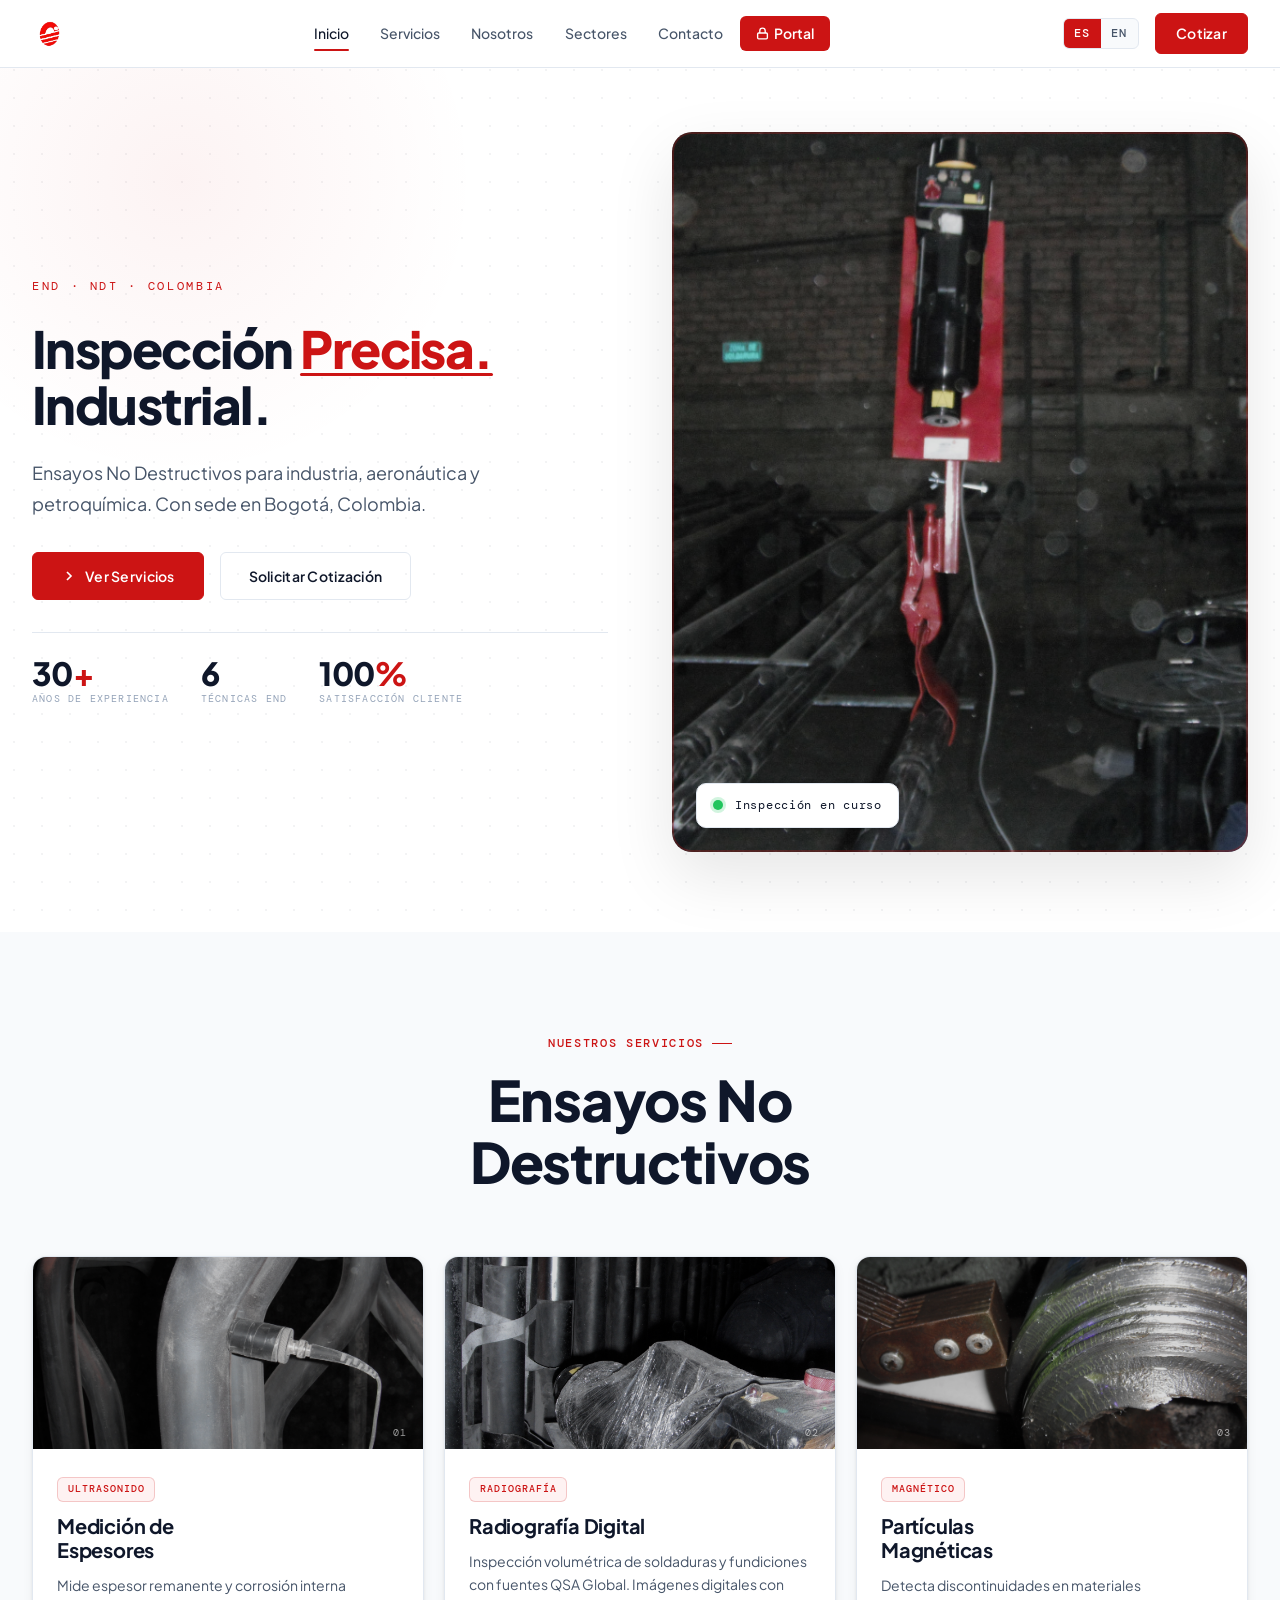
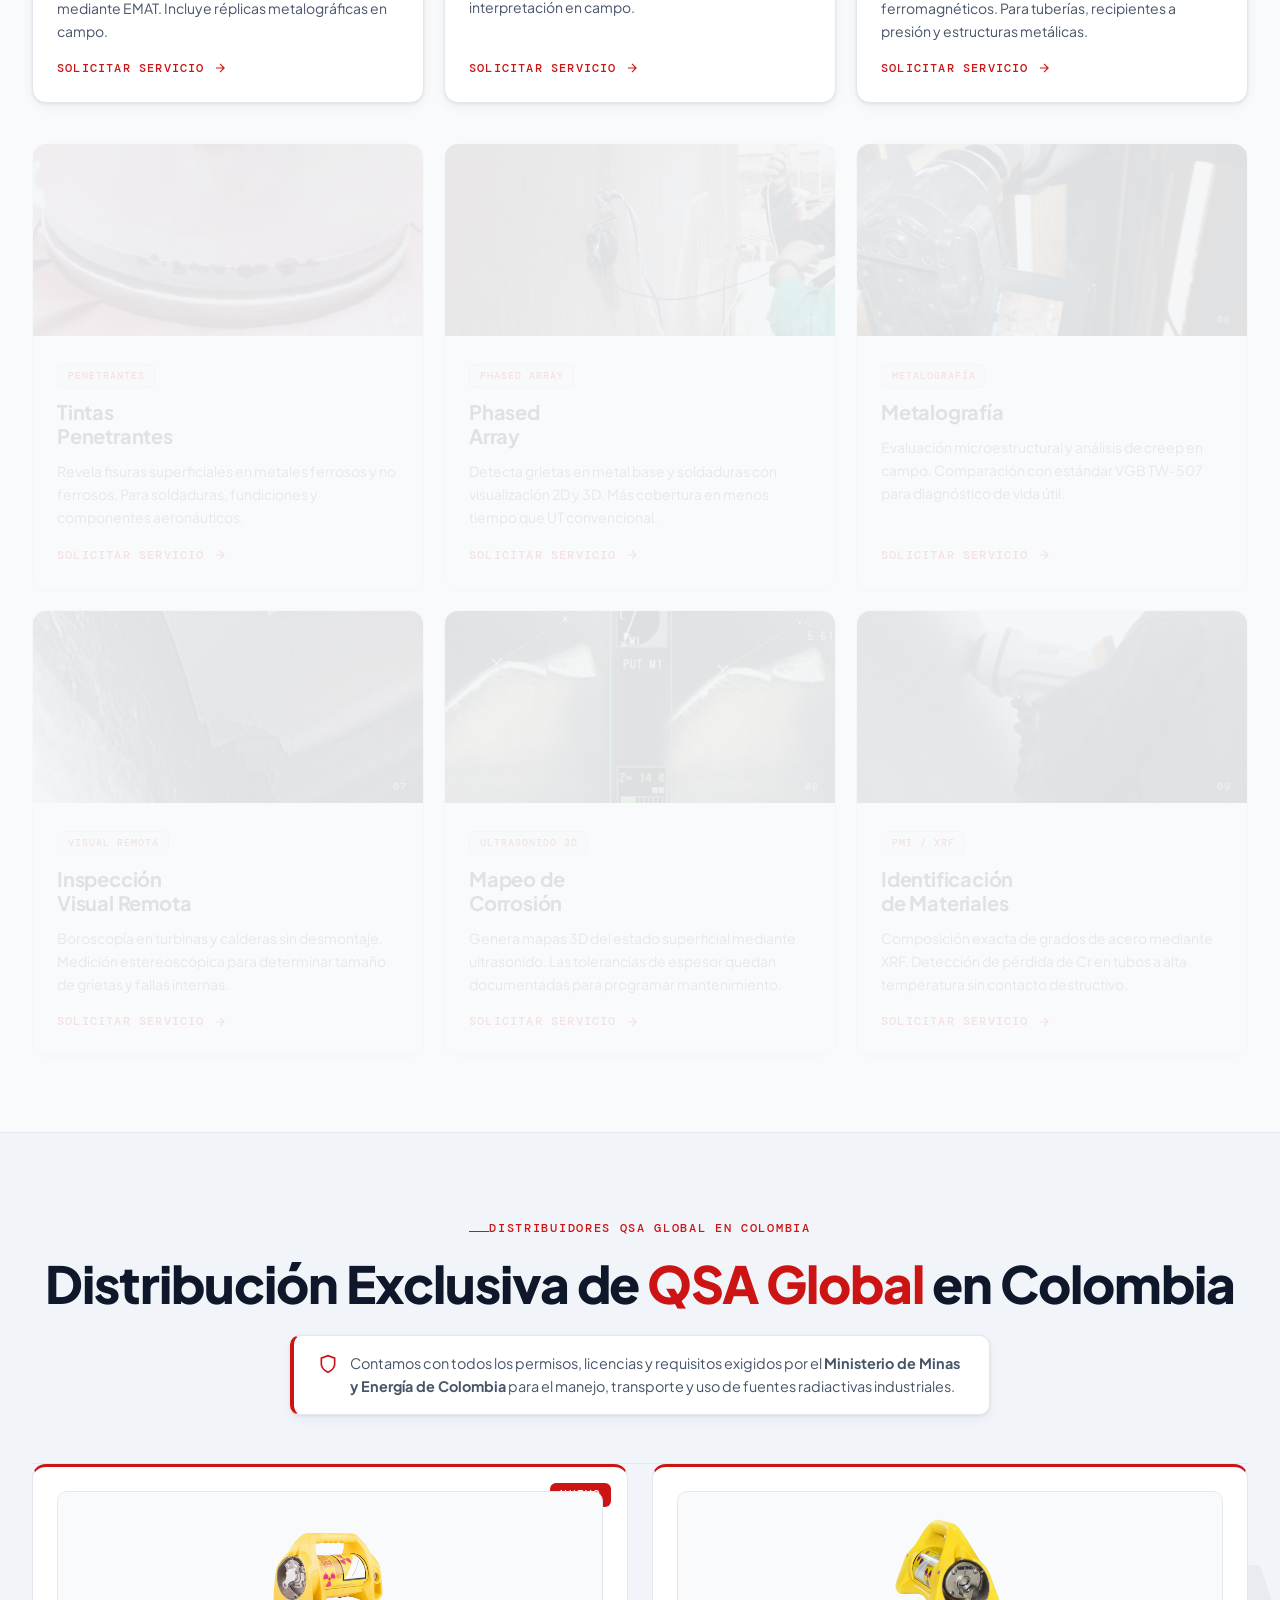
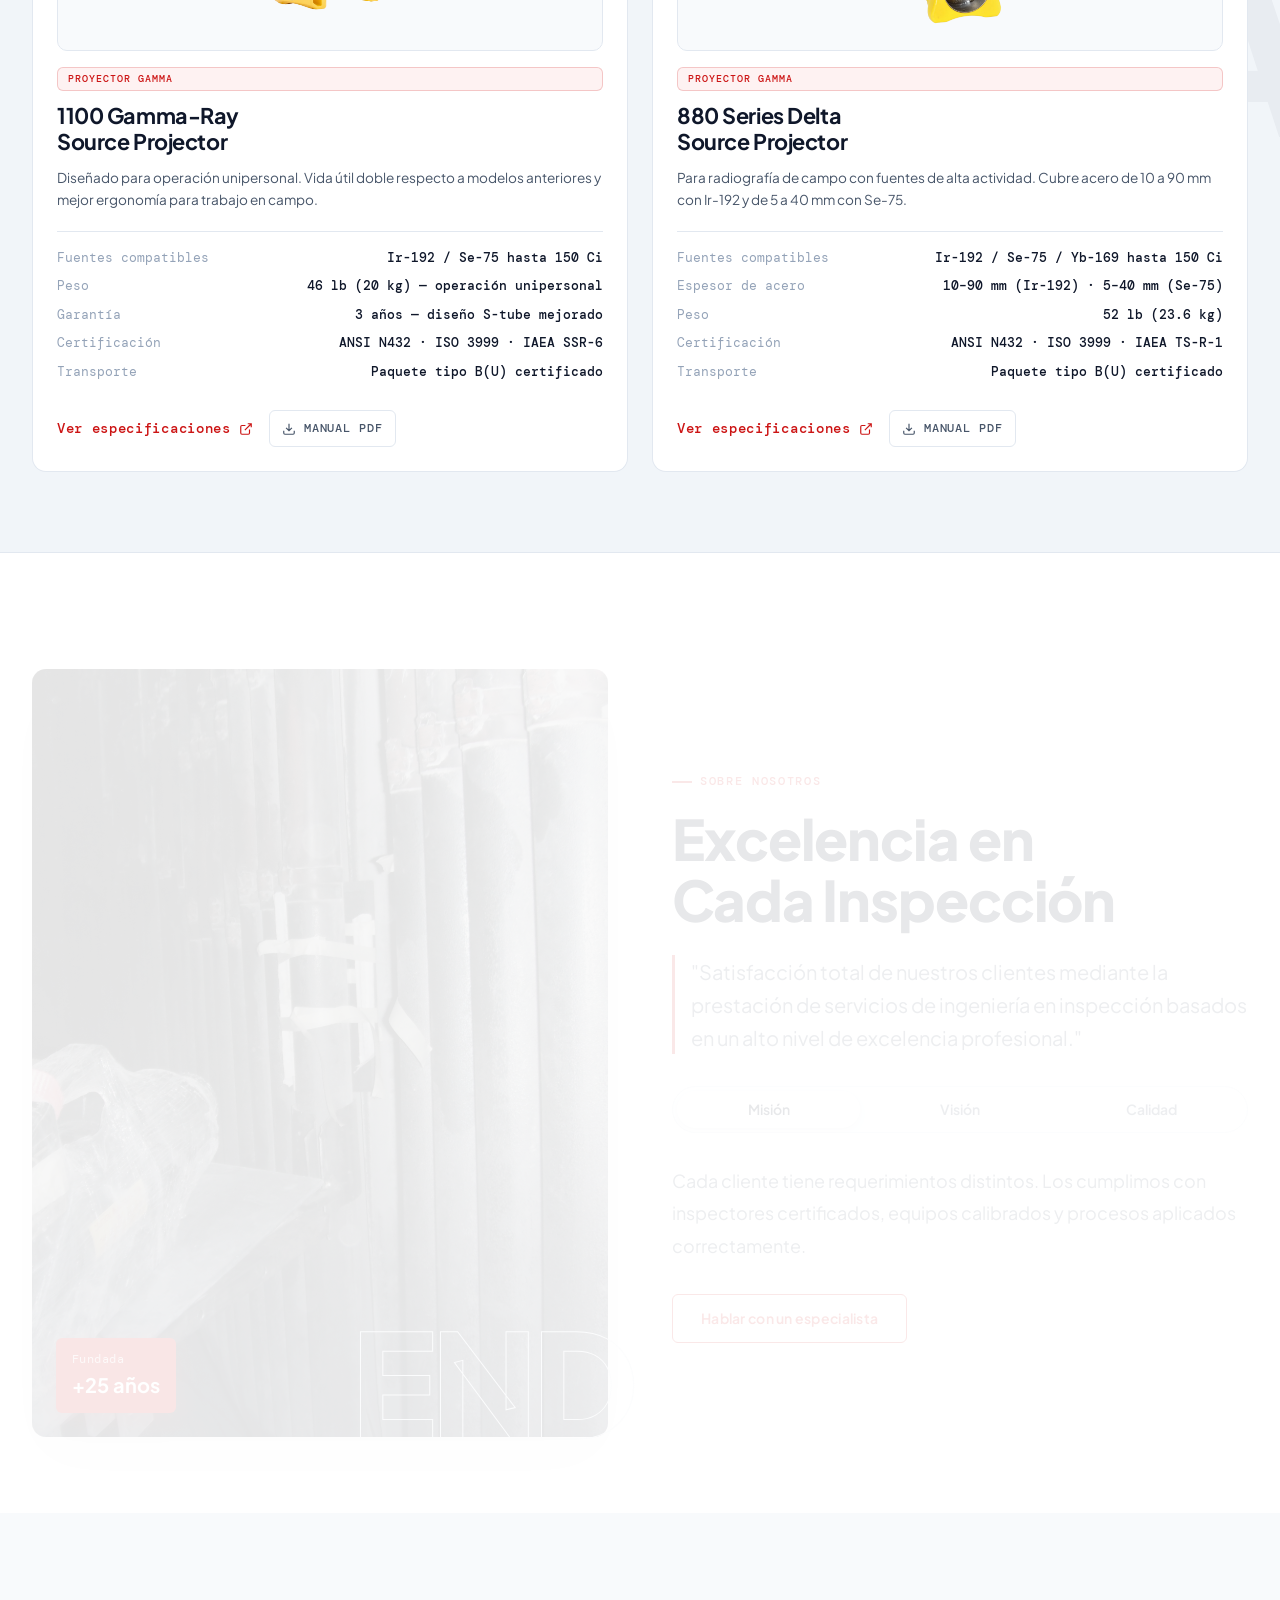
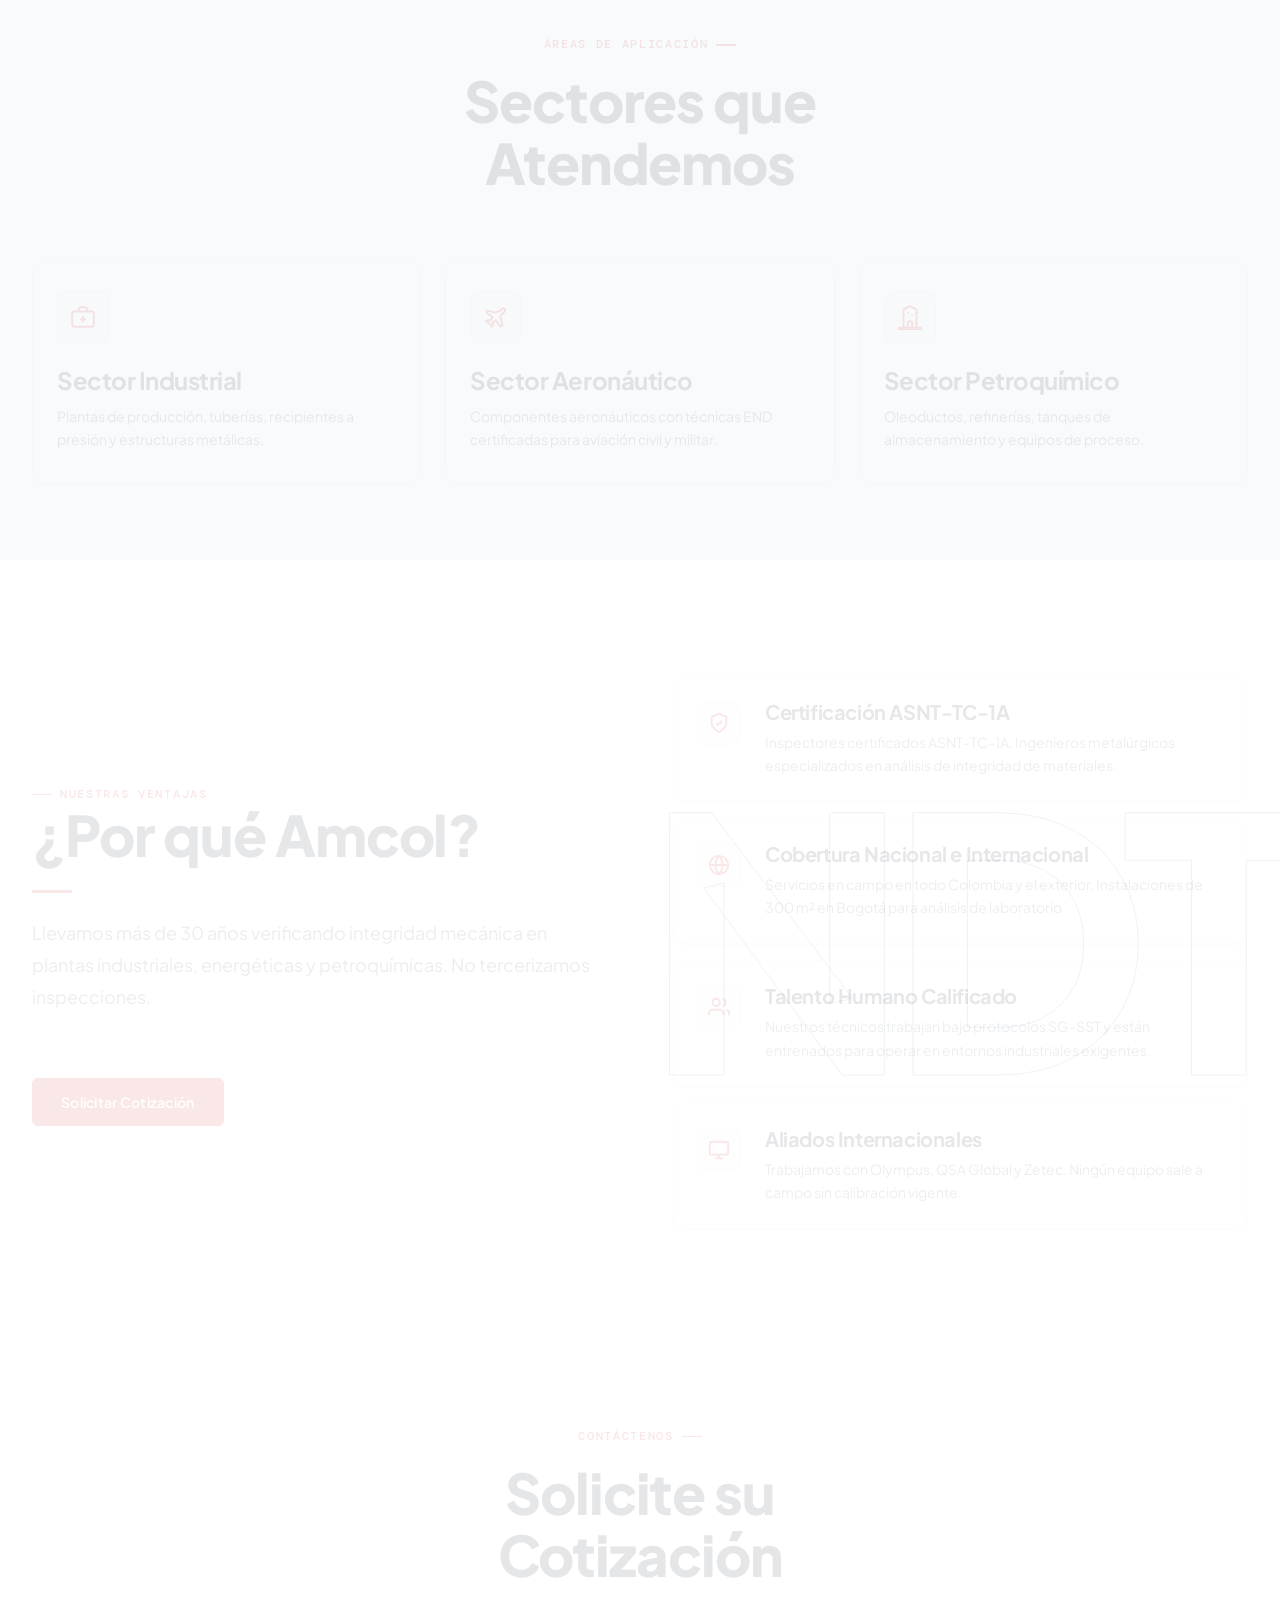
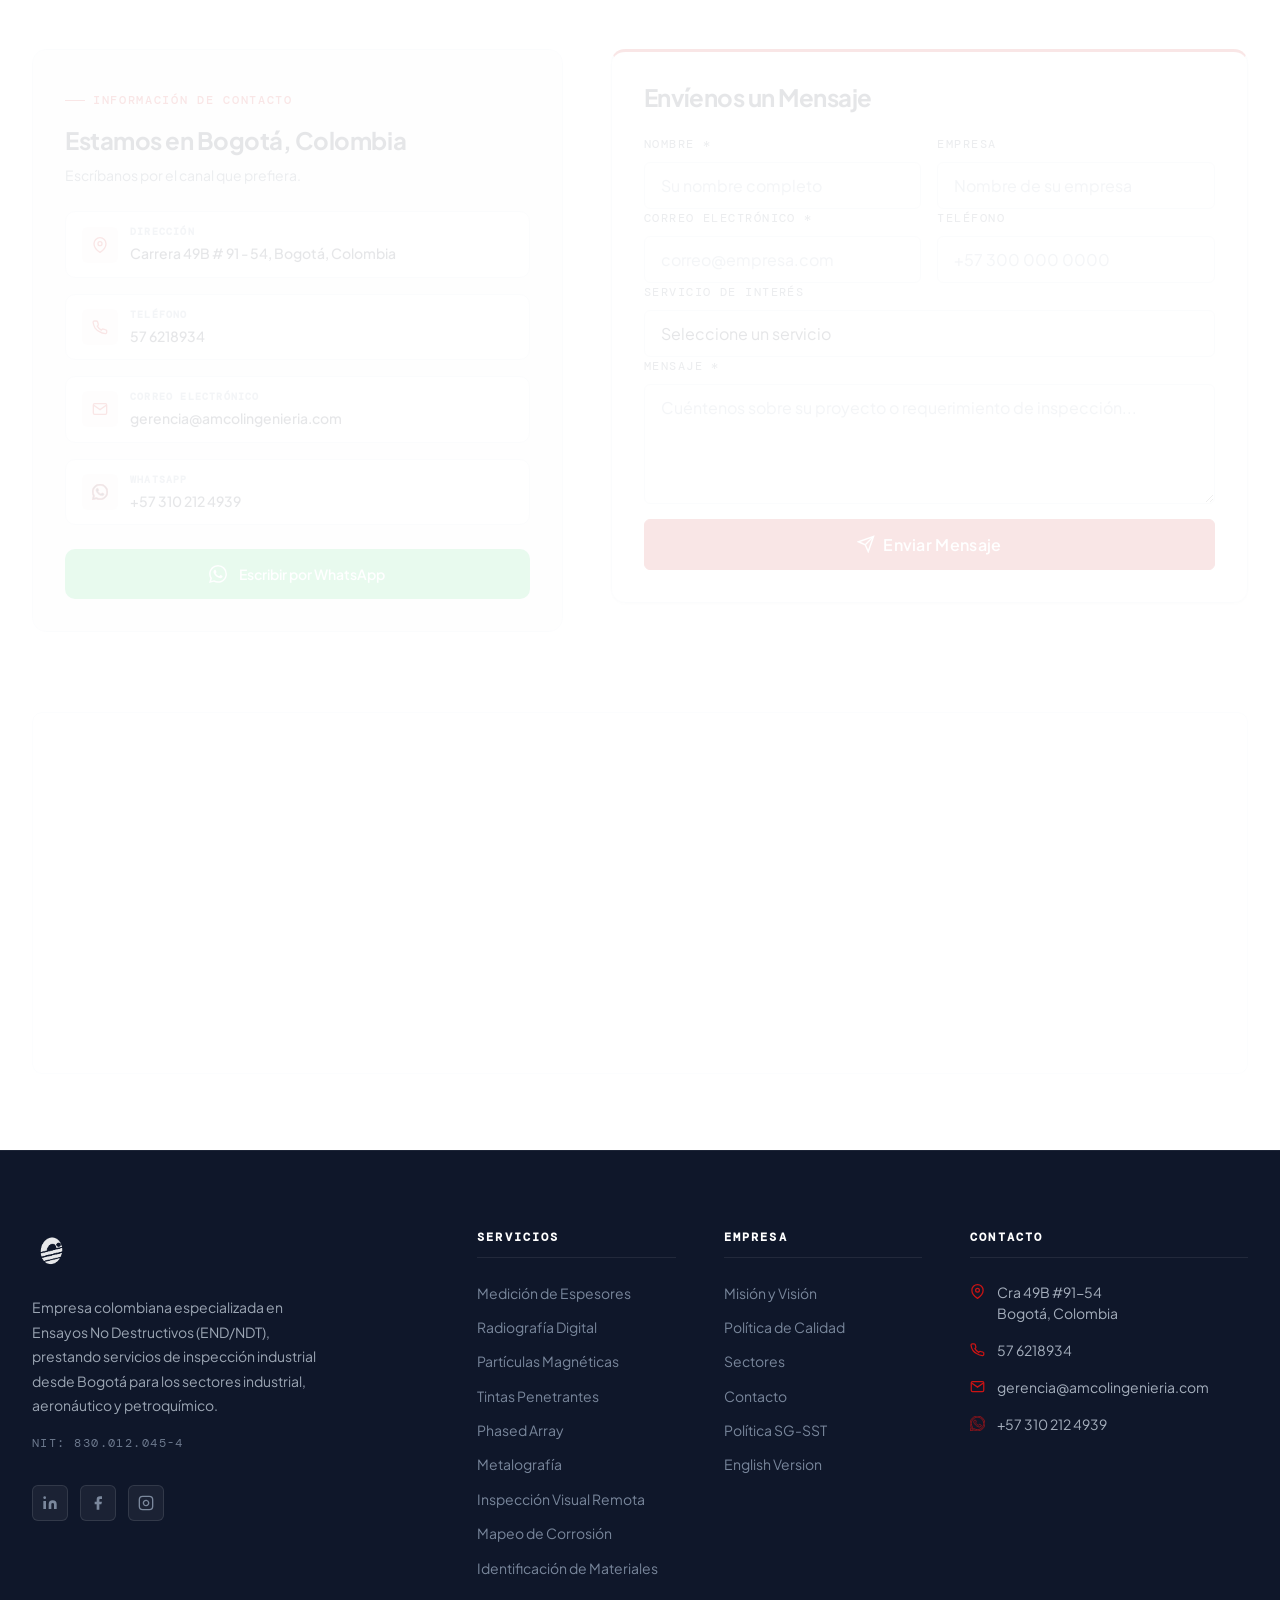
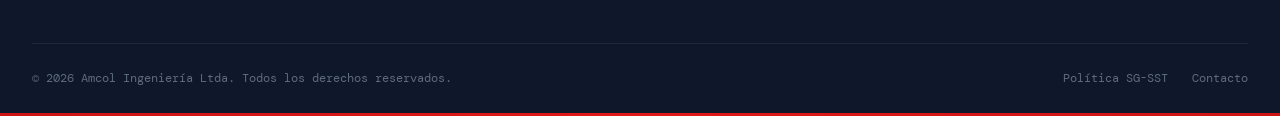
==== commit bb59df34: "Ajustes UI: hero, QSA cards, sección contacto - Hero: título en dos líneas (Inspección Precisa. / In" ====
--- a/index.html
+++ b/index.html
@@ -154,9 +154,7 @@
         </div>
 
         <h1 class="hero__h1 hero-animate hero-animate-2">
-          Inspección<br />
-          <em>Precisa.</em><br />
-          Industrial.
+          Inspección <em>Precisa.</em><br />Industrial.
         </h1>
 
         <p class="hero__sub hero-animate hero-animate-3">
@@ -207,11 +205,6 @@
           <span class="hero__badge-text">Inspección en curso</span>
         </div>
 
-        <!-- Floating cert tag -->
-        <div class="hero__cert" aria-hidden="true">
-          <span class="hero__cert-label">Certificados</span>
-          <span class="hero__cert-val">ISO 9001</span>
-        </div>
       </div>
 
     </div>
@@ -417,22 +410,11 @@
 
     <!-- Encabezado centrado -->
     <div class="qsa-header">
-      <span class="label">Distribución Exclusiva</span>
-      <h2 class="qsa-title">Únicos Distribuidores Autorizados de <span class="text-red">QSA Global</span> en Colombia</h2>
+      <span class="label">Distribuidores QSA Global en Colombia</span>
+      <h2 class="qsa-title">Distribución Exclusiva de <span class="text-red">QSA Global</span> en Colombia</h2>
       <div class="qsa-badge">
         <svg width="20" height="20" viewBox="0 0 24 24" fill="none" stroke="currentColor" stroke-width="2" style="flex-shrink:0;margin-top:2px;color:var(--red)"><path d="M12 22s8-4 8-10V5l-8-3-8 3v7c0 6 8 10 8 10z"/></svg>
         <span>Contamos con todos los permisos, licencias y requisitos exigidos por el <strong>Ministerio de Minas y Energía de Colombia</strong> para el manejo, transporte y uso de fuentes radiactivas industriales.</span>
-      </div>
-    </div>
-
-    <!-- Bloque foto + texto fuentes -->
-    <div class="qsa-sources">
-      <div class="qsa-sources__img">
-        <img src="img/qsa/fuente-imagen.png" alt="Fuentes de radiografía gamma QSA Global — Ir-192" loading="lazy" />
-      </div>
-      <div class="qsa-sources__text">
-        <h3 class="qsa-sources__title">Stock permanente en Colombia</h3>
-        <p>QSA Global produce su propio Ir-192 y tiene un programa de intercambio uno a uno. Tus equipos quedan fuera de servicio el menor tiempo posible.</p>
       </div>
     </div>
 
@@ -640,7 +622,7 @@
 
       <div class="why-left reveal">
         <span class="label">Nuestras Ventajas</span>
-        <h2>¿Por qué<br />Amcol?</h2>
+        <h2>¿Por qué Amcol?</h2>
         <div class="accent-line"></div>
         <p>Llevamos más de 30 años verificando integridad mecánica en plantas industriales, energéticas y petroquímicas. No tercerizamos inspecciones.</p>
         <a href="#contacto" class="btn btn-primary" style="margin-top: 2rem;">
@@ -727,7 +709,7 @@
       <!-- Info -->
       <div class="contact-info reveal">
         <span class="label">Información de Contacto</span>
-        <h2>Estamos en<br />Bogotá, Colombia</h2>
+        <h3 class="contact-location-title">Estamos en Bogotá, Colombia</h3>
         <p>Escríbanos por el canal que prefiera.</p>
 
         <div class="contact-details">
--- a/css/components.css
+++ b/css/components.css
@@ -280,9 +280,9 @@
 }
 
 .hero__h1 {
-  font-size: clamp(2.8rem, 5.5vw, 5rem);
+  font-size: clamp(2rem, 4vw, 3.5rem);
   font-weight: 800;
-  line-height: 1.05;
+  line-height: 1.1;
   letter-spacing: -0.03em;
   color: var(--ink);
   margin: 0;
@@ -726,7 +726,7 @@
   border: 1px solid var(--border);
   border-top: 3px solid var(--red);
   border-radius: var(--r-lg);
-  padding: var(--sp-8);
+  padding: var(--sp-6);
   position: relative;
   overflow: hidden;
   transition: transform var(--t-base), box-shadow var(--t-base), border-color var(--t-base);
@@ -760,11 +760,11 @@
 
 .qsa-card__img-wrap {
   width: 100%;
-  height: 240px;
+  height: 160px;
   background: var(--surface);
   border-radius: var(--r-md);
   overflow: hidden;
-  margin-bottom: var(--sp-5);
+  margin-bottom: var(--sp-4);
   display: flex;
   align-items: center;
   justify-content: center;
@@ -785,17 +785,17 @@
 
 .qsa-card__title {
   font-family: var(--font-display);
-  font-size: clamp(1.4rem, 2.5vw, 1.85rem);
+  font-size: clamp(1.1rem, 2vw, 1.35rem);
   font-weight: 700;
   color: var(--ink);
   letter-spacing: -0.02em;
-  line-height: 1.15;
+  line-height: 1.2;
 }
 
 .qsa-card__desc {
-  font-size: 0.95rem;
+  font-size: 0.85rem;
   color: var(--ink-muted);
-  line-height: 1.7;
+  line-height: 1.6;
 }
 
 .qsa-card__specs {
@@ -1234,92 +1234,123 @@
    CONTACT
    ============================================================ */
 .contact-section {
-  background: var(--surface);
+  background: var(--background);
   padding: var(--sp-24) 0;
 }
 
 .contact-layout {
   display: grid;
-  grid-template-columns: 1fr 1.1fr;
-  gap: var(--sp-16);
+  grid-template-columns: 1fr 1.2fr;
+  gap: var(--sp-12);
   align-items: start;
 }
 
-/* Left: info */
+/* Left: info panel */
+.contact-info {
+  background: var(--surface);
+  border: 1px solid var(--border);
+  border-radius: var(--r-lg);
+  padding: var(--sp-8);
+}
+
+.contact-location-title {
+  font-size: var(--fs-xl);
+  font-weight: 700;
+  color: var(--ink);
+  letter-spacing: -0.02em;
+  margin-bottom: var(--sp-2);
+  line-height: 1.2;
+}
+
 .contact-info .label { margin-bottom: var(--sp-4); }
-.contact-info h2 { margin-bottom: var(--sp-4); }
-.contact-info > p { font-size: var(--fs-md); margin-bottom: var(--sp-8); }
+.contact-info > p { font-size: var(--fs-sm); margin-bottom: var(--sp-6); color: var(--ink-muted); }
 
 .contact-details {
   display: flex;
   flex-direction: column;
-  gap: var(--sp-5);
-  margin-bottom: var(--sp-8);
+  gap: var(--sp-4);
+  margin-bottom: var(--sp-6);
 }
 
 .contact-item {
   display: flex;
-  gap: var(--sp-4);
-  align-items: flex-start;
+  gap: var(--sp-3);
+  align-items: center;
+  padding: var(--sp-3) var(--sp-4);
+  background: var(--white);
+  border: 1px solid var(--border);
+  border-radius: var(--r-md);
+  transition: border-color var(--t-fast), box-shadow var(--t-fast);
+}
+
+.contact-item:hover {
+  border-color: rgba(204,20,20,0.25);
+  box-shadow: 0 2px 8px rgba(204,20,20,0.06);
 }
 
 .contact-item__icon {
-  width: 40px;
-  height: 40px;
+  width: 36px;
+  height: 36px;
   flex-shrink: 0;
   background: var(--red-dim);
-  border: 1px solid rgba(204,20,20,0.15);
-  border-radius: var(--r-md);
+  border-radius: var(--r-sm);
   display: flex;
   align-items: center;
   justify-content: center;
 }
 
 .contact-item__icon svg {
-  width: 18px;
-  height: 18px;
+  width: 16px;
+  height: 16px;
   stroke: var(--red);
 }
 
-.contact-item__text { flex: 1; }
+.contact-item__text { flex: 1; min-width: 0; }
 
 .contact-item__text strong {
   display: block;
   font-family: var(--font-mono);
   font-size: var(--fs-2xs);
-  letter-spacing: 0.15em;
+  letter-spacing: 0.12em;
   text-transform: uppercase;
   color: var(--ink-subtle);
-  margin-bottom: 3px;
+  margin-bottom: 2px;
 }
 
 .contact-item__text a,
 .contact-item__text span {
-  font-size: var(--fs-base);
+  font-size: var(--fs-sm);
+  font-weight: 500;
   color: var(--ink);
   transition: color var(--t-fast);
+  white-space: nowrap;
+  overflow: hidden;
+  text-overflow: ellipsis;
+  display: block;
 }
 
 .contact-item__text a:hover { color: var(--red); }
 
 /* WhatsApp button */
 .btn-wa {
-  display: inline-flex;
-  align-items: center;
+  display: flex;
+  align-items: center;
+  justify-content: center;
   gap: var(--sp-3);
-  padding: 0.75rem 1.5rem;
+  padding: 0.875rem 1.5rem;
   background: #25D366;
   color: var(--white);
-  border-radius: var(--r-sm);
+  border-radius: var(--r-md);
   font-family: var(--font-body);
-  font-size: var(--fs-base);
+  font-size: var(--fs-sm);
   font-weight: 600;
   transition: all var(--t-base) var(--ease-out);
+  width: 100%;
 }
 
 .btn-wa svg {
-  width: 20px;
-  height: 20px;
+  width: 18px;
+  height: 18px;
   fill: var(--white);
   flex-shrink: 0;
 }
@@ -1327,22 +1358,25 @@
 .btn-wa:hover {
   background: #1ebe5a;
   transform: translateY(-1px);
-  box-shadow: 0 8px 24px rgba(37,211,102,0.3);
+  box-shadow: 0 8px 20px rgba(37,211,102,0.3);
 }
 
 /* Right: form */
 .contact-form-box {
   background: var(--white);
   border: 1px solid var(--border);
+  border-top: 3px solid var(--red);
   border-radius: var(--r-lg);
   padding: var(--sp-8);
   box-shadow: var(--shadow-card);
 }
 
 .contact-form-box h3 {
-  font-size: var(--fs-2xl);
+  font-size: var(--fs-xl);
+  font-weight: 700;
   margin-bottom: var(--sp-6);
   color: var(--ink);
+  letter-spacing: -0.02em;
 }
 
 .form-row {
--- a/css/responsive.css
+++ b/css/responsive.css
@@ -24,7 +24,7 @@
 
   .hero__cert { right: var(--sp-4); }
 
-  .hero__h1 { font-size: clamp(2.6rem, 6vw, 4rem); }
+  .hero__h1 { font-size: clamp(1.8rem, 4.5vw, 3rem); white-space: normal; }
 
   /* Services */
   .services-list { grid-template-columns: repeat(2, 1fr); }
@@ -105,7 +105,7 @@
     padding: var(--sp-8) 0 var(--sp-12);
   }
 
-  .hero__h1 { font-size: clamp(2.2rem, 9vw, 3.5rem); }
+  .hero__h1 { font-size: clamp(1.5rem, 5.5vw, 2.2rem); white-space: normal; }
 
   .hero__sub {
     font-size: var(--fs-base);
